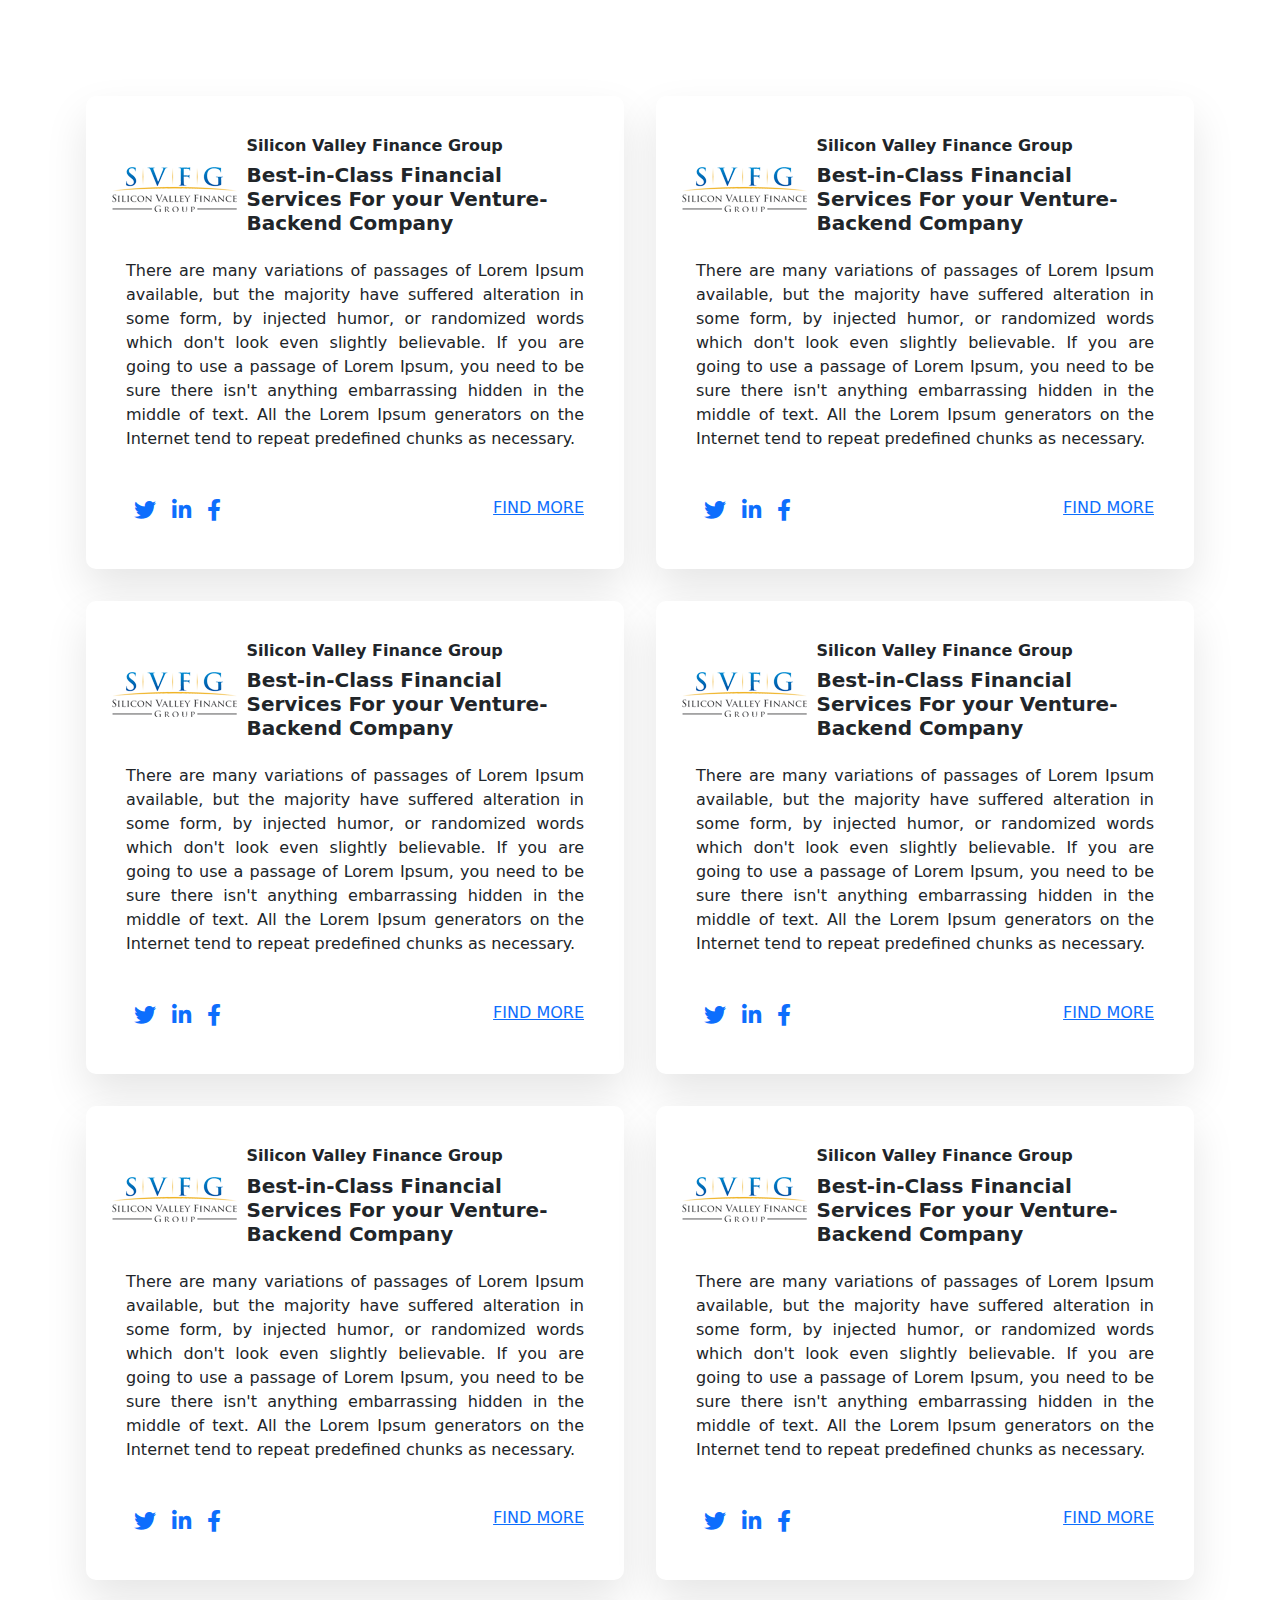
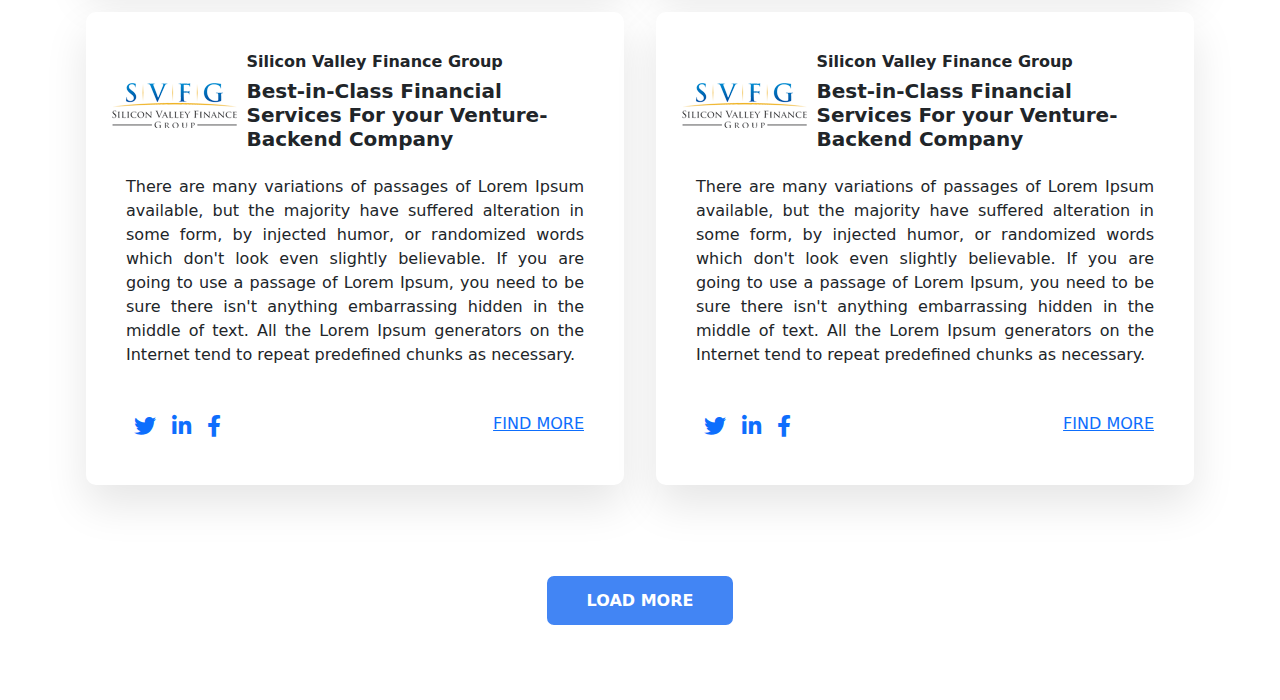
==== supporting-act/index.html @ d415fa14 "changed name to index page" ====
<!DOCTYPE html>
<html lang="en">

<head>
    <meta charset="utf-8">
    <meta name="viewport" content="width=device-width, initial-scale=1.0, shrink-to-fit=no">
    <title>themainstage</title>
    <link rel="stylesheet" href="assets/bootstrap/css/bootstrap.min.css">
    <link rel="stylesheet" href="https://fonts.googleapis.com/css?family=Open+Sans:400,600,700,800&amp;display=swap">
    <link rel="stylesheet" href="assets/fonts/fontawesome-all.min.css">
    <link rel="stylesheet" href="https://cdnjs.cloudflare.com/ajax/libs/animate.css/3.5.2/animate.min.css">
    <link rel="stylesheet" href="assets/css/Navigation-Clean.css">
    <link rel="stylesheet" href="assets/css/Navigation-with-Button.css">
    <link rel="stylesheet" href="assets/css/Navigation-with-Search.css">
    <link rel="stylesheet" href="assets/css/Social-Icons.css">
    <link rel="stylesheet" href="assets/css/styles.css">
    <link rel="stylesheet" href="assets/css/supporting-act-list.css">
</head>

<body>
    <section id="news-section">
        <div class="container">
            <div class="row">
                <div class="col-md-12 col-xl-6 col-md-6 col-sm-12 p-3" data-bss-hover-animate="pulse">
                    <div class="card news-item">
                        <div class="card-body">
                            <div class="row">
                                <div class="col-xl-3 d-xl-flex justify-content-xl-center align-items-xl-center text-center"><img class="d-xl-flex" src="assets/img/BG_svfg.png"></div>
                                <div class="col news-item-company-name-div">
                                    <h6 class="fw-bold news-item-company-name">Silicon Valley Finance Group</h6>
                                    <h5 class="fw-bold">Best-in-Class Financial Services For your Venture-Backend Company</h5>
                                </div>
                            </div>
                            <div class="row">
                                <div class="col-xl-12 text-center">
                                    <p class="mt-3" style="text-align: justify;">There are many variations of passages of Lorem Ipsum available, but the majority have suffered alteration in some form, by injected humor, or randomized words which don't look even slightly believable. If you are going to use a passage of Lorem Ipsum, you need to be sure there isn't anything embarrassing hidden in the middle of text. All the Lorem Ipsum generators on the Internet tend to repeat predefined chunks as necessary.<br><br></p>
                                </div>
                            </div>
                            <div class="row">
                                <div class="col"><a class="social-link" href="#"><i class="fab fa-twitter m-2"></i></a><a class="social-link" href="#"><i class="fab fa-linkedin-in m-2"></i></a><a class="social-link" href="#"><i class="fab fa-facebook-f m-2"></i></a></div>
                                <div class="col"><a class="d-xl-flex justify-content-xl-end align-items-xl-center find-more-link" href="#">FIND MORE</a></div>
                            </div>
                        </div>
                    </div>
                </div>
                <div class="col-md-12 col-xl-6 col-md-6 col-sm-12 p-3" data-bss-hover-animate="pulse">
                    <div class="card news-item">
                        <div class="card-body">
                            <div class="row">
                                <div class="col-xl-3 d-xl-flex justify-content-xl-center align-items-xl-center text-center"><img class="d-xl-flex" src="assets/img/BG_svfg.png"></div>
                                <div class="col">
                                    <h6 class="fw-bold news-item-company-name">Silicon Valley Finance Group</h6>
                                    <h5 class="fw-bold">Best-in-Class Financial Services For your Venture-Backend Company</h5>
                                </div>
                            </div>
                            <div class="row">
                                <div class="col-xl-12 text-center">
                                    <p class="mt-3" style="text-align: justify;">There are many variations of passages of Lorem Ipsum available, but the majority have suffered alteration in some form, by injected humor, or randomized words which don't look even slightly believable. If you are going to use a passage of Lorem Ipsum, you need to be sure there isn't anything embarrassing hidden in the middle of text. All the Lorem Ipsum generators on the Internet tend to repeat predefined chunks as necessary.<br><br></p>
                                </div>
                            </div>
                            <div class="row">
                                <div class="col"><a class="social-link" href="#"><i class="fab fa-twitter m-2"></i></a><a class="social-link" href="#"><i class="fab fa-linkedin-in m-2"></i></a><a class="social-link" href="#"><i class="fab fa-facebook-f m-2"></i></a></div>
                                <div class="col"><a class="d-xl-flex justify-content-xl-end align-items-xl-center find-more-link" href="#">FIND MORE</a></div>
                            </div>
                        </div>
                    </div>
                </div>
                <div class="col-md-12 col-xl-6 col-md-6 col-sm-12 p-3" data-bss-hover-animate="pulse">
                    <div class="card news-item">
                        <div class="card-body">
                            <div class="row">
                                <div class="col-xl-3 d-xl-flex justify-content-xl-center align-items-xl-center text-center"><img class="d-xl-flex" src="assets/img/BG_svfg.png"></div>
                                <div class="col">
                                    <h6 class="fw-bold news-item-company-name">Silicon Valley Finance Group</h6>
                                    <h5 class="fw-bold">Best-in-Class Financial Services For your Venture-Backend Company</h5>
                                </div>
                            </div>
                            <div class="row">
                                <div class="col-xl-12 text-center">
                                    <p class="mt-3" style="text-align: justify;">There are many variations of passages of Lorem Ipsum available, but the majority have suffered alteration in some form, by injected humor, or randomized words which don't look even slightly believable. If you are going to use a passage of Lorem Ipsum, you need to be sure there isn't anything embarrassing hidden in the middle of text. All the Lorem Ipsum generators on the Internet tend to repeat predefined chunks as necessary.<br><br></p>
                                </div>
                            </div>
                            <div class="row">
                                <div class="col"><a class="social-link" href="#"><i class="fab fa-twitter m-2"></i></a><a class="social-link" href="#"><i class="fab fa-linkedin-in m-2"></i></a><a class="social-link" href="#"><i class="fab fa-facebook-f m-2"></i></a></div>
                                <div class="col"><a class="d-xl-flex justify-content-xl-end align-items-xl-center find-more-link" href="#">FIND MORE</a></div>
                            </div>
                        </div>
                    </div>
                </div>
                <div class="col-md-12 col-xl-6 col-md-6 col-sm-12 p-3" data-bss-hover-animate="pulse">
                    <div class="card news-item">
                        <div class="card-body">
                            <div class="row">
                                <div class="col-xl-3 d-xl-flex justify-content-xl-center align-items-xl-center text-center"><img class="d-xl-flex" src="assets/img/BG_svfg.png"></div>
                                <div class="col">
                                    <h6 class="fw-bold news-item-company-name">Silicon Valley Finance Group</h6>
                                    <h5 class="fw-bold">Best-in-Class Financial Services For your Venture-Backend Company</h5>
                                </div>
                            </div>
                            <div class="row">
                                <div class="col-xl-12 text-center">
                                    <p class="mt-3" style="text-align: justify;">There are many variations of passages of Lorem Ipsum available, but the majority have suffered alteration in some form, by injected humor, or randomized words which don't look even slightly believable. If you are going to use a passage of Lorem Ipsum, you need to be sure there isn't anything embarrassing hidden in the middle of text. All the Lorem Ipsum generators on the Internet tend to repeat predefined chunks as necessary.<br><br></p>
                                </div>
                            </div>
                            <div class="row">
                                <div class="col"><a class="social-link" href="#"><i class="fab fa-twitter m-2"></i></a><a class="social-link" href="#"><i class="fab fa-linkedin-in m-2"></i></a><a class="social-link" href="#"><i class="fab fa-facebook-f m-2"></i></a></div>
                                <div class="col"><a class="d-xl-flex justify-content-xl-end align-items-xl-center find-more-link" href="#">FIND MORE</a></div>
                            </div>
                        </div>
                    </div>
                </div>
                <div class="col-md-12 col-xl-6 col-md-6 col-sm-12 p-3" data-bss-hover-animate="pulse">
                    <div class="card news-item">
                        <div class="card-body">
                            <div class="row">
                                <div class="col-xl-3 d-xl-flex justify-content-xl-center align-items-xl-center text-center"><img class="d-xl-flex" src="assets/img/BG_svfg.png"></div>
                                <div class="col">
                                    <h6 class="fw-bold news-item-company-name">Silicon Valley Finance Group</h6>
                                    <h5 class="fw-bold">Best-in-Class Financial Services For your Venture-Backend Company</h5>
                                </div>
                            </div>
                            <div class="row">
                                <div class="col-xl-12 text-center">
                                    <p class="mt-3" style="text-align: justify;">There are many variations of passages of Lorem Ipsum available, but the majority have suffered alteration in some form, by injected humor, or randomized words which don't look even slightly believable. If you are going to use a passage of Lorem Ipsum, you need to be sure there isn't anything embarrassing hidden in the middle of text. All the Lorem Ipsum generators on the Internet tend to repeat predefined chunks as necessary.<br><br></p>
                                </div>
                            </div>
                            <div class="row">
                                <div class="col"><a class="social-link" href="#"><i class="fab fa-twitter m-2"></i></a><a class="social-link" href="#"><i class="fab fa-linkedin-in m-2"></i></a><a class="social-link" href="#"><i class="fab fa-facebook-f m-2"></i></a></div>
                                <div class="col"><a class="d-xl-flex justify-content-xl-end align-items-xl-center find-more-link" href="#">FIND MORE</a></div>
                            </div>
                        </div>
                    </div>
                </div>
                <div class="col-md-12 col-xl-6 col-md-6 col-sm-12 p-3" data-bss-hover-animate="pulse">
                    <div class="card news-item">
                        <div class="card-body">
                            <div class="row">
                                <div class="col-xl-3 d-xl-flex justify-content-xl-center align-items-xl-center text-center"><img class="d-xl-flex" src="assets/img/BG_svfg.png"></div>
                                <div class="col">
                                    <h6 class="fw-bold news-item-company-name">Silicon Valley Finance Group</h6>
                                    <h5 class="fw-bold">Best-in-Class Financial Services For your Venture-Backend Company</h5>
                                </div>
                            </div>
                            <div class="row">
                                <div class="col-xl-12 text-center">
                                    <p class="mt-3" style="text-align: justify;">There are many variations of passages of Lorem Ipsum available, but the majority have suffered alteration in some form, by injected humor, or randomized words which don't look even slightly believable. If you are going to use a passage of Lorem Ipsum, you need to be sure there isn't anything embarrassing hidden in the middle of text. All the Lorem Ipsum generators on the Internet tend to repeat predefined chunks as necessary.<br><br></p>
                                </div>
                            </div>
                            <div class="row">
                                <div class="col"><a class="social-link" href="#"><i class="fab fa-twitter m-2"></i></a><a class="social-link" href="#"><i class="fab fa-linkedin-in m-2"></i></a><a class="social-link" href="#"><i class="fab fa-facebook-f m-2"></i></a></div>
                                <div class="col"><a class="d-xl-flex justify-content-xl-end align-items-xl-center find-more-link" href="#">FIND MORE</a></div>
                            </div>
                        </div>
                    </div>
                </div>
                <div class="col-md-12 col-xl-6 col-md-6 col-sm-12 p-3" data-bss-hover-animate="pulse">
                    <div class="card news-item">
                        <div class="card-body">
                            <div class="row">
                                <div class="col-xl-3 d-xl-flex justify-content-xl-center align-items-xl-center text-center"><img class="d-xl-flex" src="assets/img/BG_svfg.png"></div>
                                <div class="col">
                                    <h6 class="fw-bold news-item-company-name">Silicon Valley Finance Group</h6>
                                    <h5 class="fw-bold">Best-in-Class Financial Services For your Venture-Backend Company</h5>
                                </div>
                            </div>
                            <div class="row">
                                <div class="col-xl-12 text-center">
                                    <p class="mt-3" style="text-align: justify;">There are many variations of passages of Lorem Ipsum available, but the majority have suffered alteration in some form, by injected humor, or randomized words which don't look even slightly believable. If you are going to use a passage of Lorem Ipsum, you need to be sure there isn't anything embarrassing hidden in the middle of text. All the Lorem Ipsum generators on the Internet tend to repeat predefined chunks as necessary.<br><br></p>
                                </div>
                            </div>
                            <div class="row">
                                <div class="col"><a class="social-link" href="#"><i class="fab fa-twitter m-2"></i></a><a class="social-link" href="#"><i class="fab fa-linkedin-in m-2"></i></a><a class="social-link" href="#"><i class="fab fa-facebook-f m-2"></i></a></div>
                                <div class="col"><a class="d-xl-flex justify-content-xl-end align-items-xl-center find-more-link" href="#">FIND MORE</a></div>
                            </div>
                        </div>
                    </div>
                </div>
                <div class="col-md-12 col-xl-6 col-md-6 col-sm-12 p-3" data-bss-hover-animate="pulse">
                    <div class="card news-item">
                        <div class="card-body">
                            <div class="row">
                                <div class="col-xl-3 d-xl-flex justify-content-xl-center align-items-xl-center text-center"><img class="d-xl-flex" src="assets/img/BG_svfg.png"></div>
                                <div class="col">
                                    <h6 class="fw-bold news-item-company-name">Silicon Valley Finance Group</h6>
                                    <h5 class="fw-bold">Best-in-Class Financial Services For your Venture-Backend Company</h5>
                                </div>
                            </div>
                            <div class="row">
                                <div class="col-xl-12 text-center">
                                    <p class="mt-3" style="text-align: justify;">There are many variations of passages of Lorem Ipsum available, but the majority have suffered alteration in some form, by injected humor, or randomized words which don't look even slightly believable. If you are going to use a passage of Lorem Ipsum, you need to be sure there isn't anything embarrassing hidden in the middle of text. All the Lorem Ipsum generators on the Internet tend to repeat predefined chunks as necessary.<br><br></p>
                                </div>
                            </div>
                            <div class="row">
                                <div class="col"><a class="social-link" href="#"><i class="fab fa-twitter m-2"></i></a><a class="social-link" href="#"><i class="fab fa-linkedin-in m-2"></i></a><a class="social-link" href="#"><i class="fab fa-facebook-f m-2"></i></a></div>
                                <div class="col"><a class="d-xl-flex justify-content-xl-end align-items-xl-center find-more-link" href="#">FIND MORE</a></div>
                            </div>
                        </div>
                    </div>
                </div>
            </div>
            <div class="row mt-5 mb-5">
                <div class="col d-flex d-sm-flex d-lg-flex d-xl-flex justify-content-center justify-content-sm-center justify-content-lg-center justify-content-xl-center align-items-xl-center"><button class="btn btn-primary news-load-more-button" type="button">LOAD MORE</button></div>
            </div>
        </div>
    </section>
    <script src="assets/bootstrap/js/bootstrap.min.js"></script>
    <script src="assets/js/bs-init.js"></script>
</body>

</html>
---- supporting-act/assets/css/supporting-act-list.css ----
#news-section {
  margin-top: 5em;
}

.news-item {
  padding: 1.5em;
  border: none;
  /*margin: 0.7em;*/
  border-radius: 10px;
  background-color: rgb(255, 255, 255);
  box-shadow: 0px 20px 43px 0px rgba(0, 0, 0, 0.1);
}

#news-section .social-link {
  font-size: 22px;
}

#news-section .find-more-link {
  margin-top: 0.3em;
}

news-item-company-name {
  color: rgb(13, 21, 72);
}

.news-load-more-button {
  font-weight: bold;
  margin: 1.5em 0;
  padding: 0.8em 2.5em;
  background-color: rgb(66, 133, 244);
  border-radius: 10px;
  border: 3px solid;
}

.news-load-more-button:hover {
  font-weight: bold;
  color: rgb(66, 133, 244);
  background-color: #FFF;
  border: 3px solid;
  border-radius: 10px;
}

@media (max-width: 992px) {
  .news-item-company-name-div {
    margin-top: 2em;
  }
}
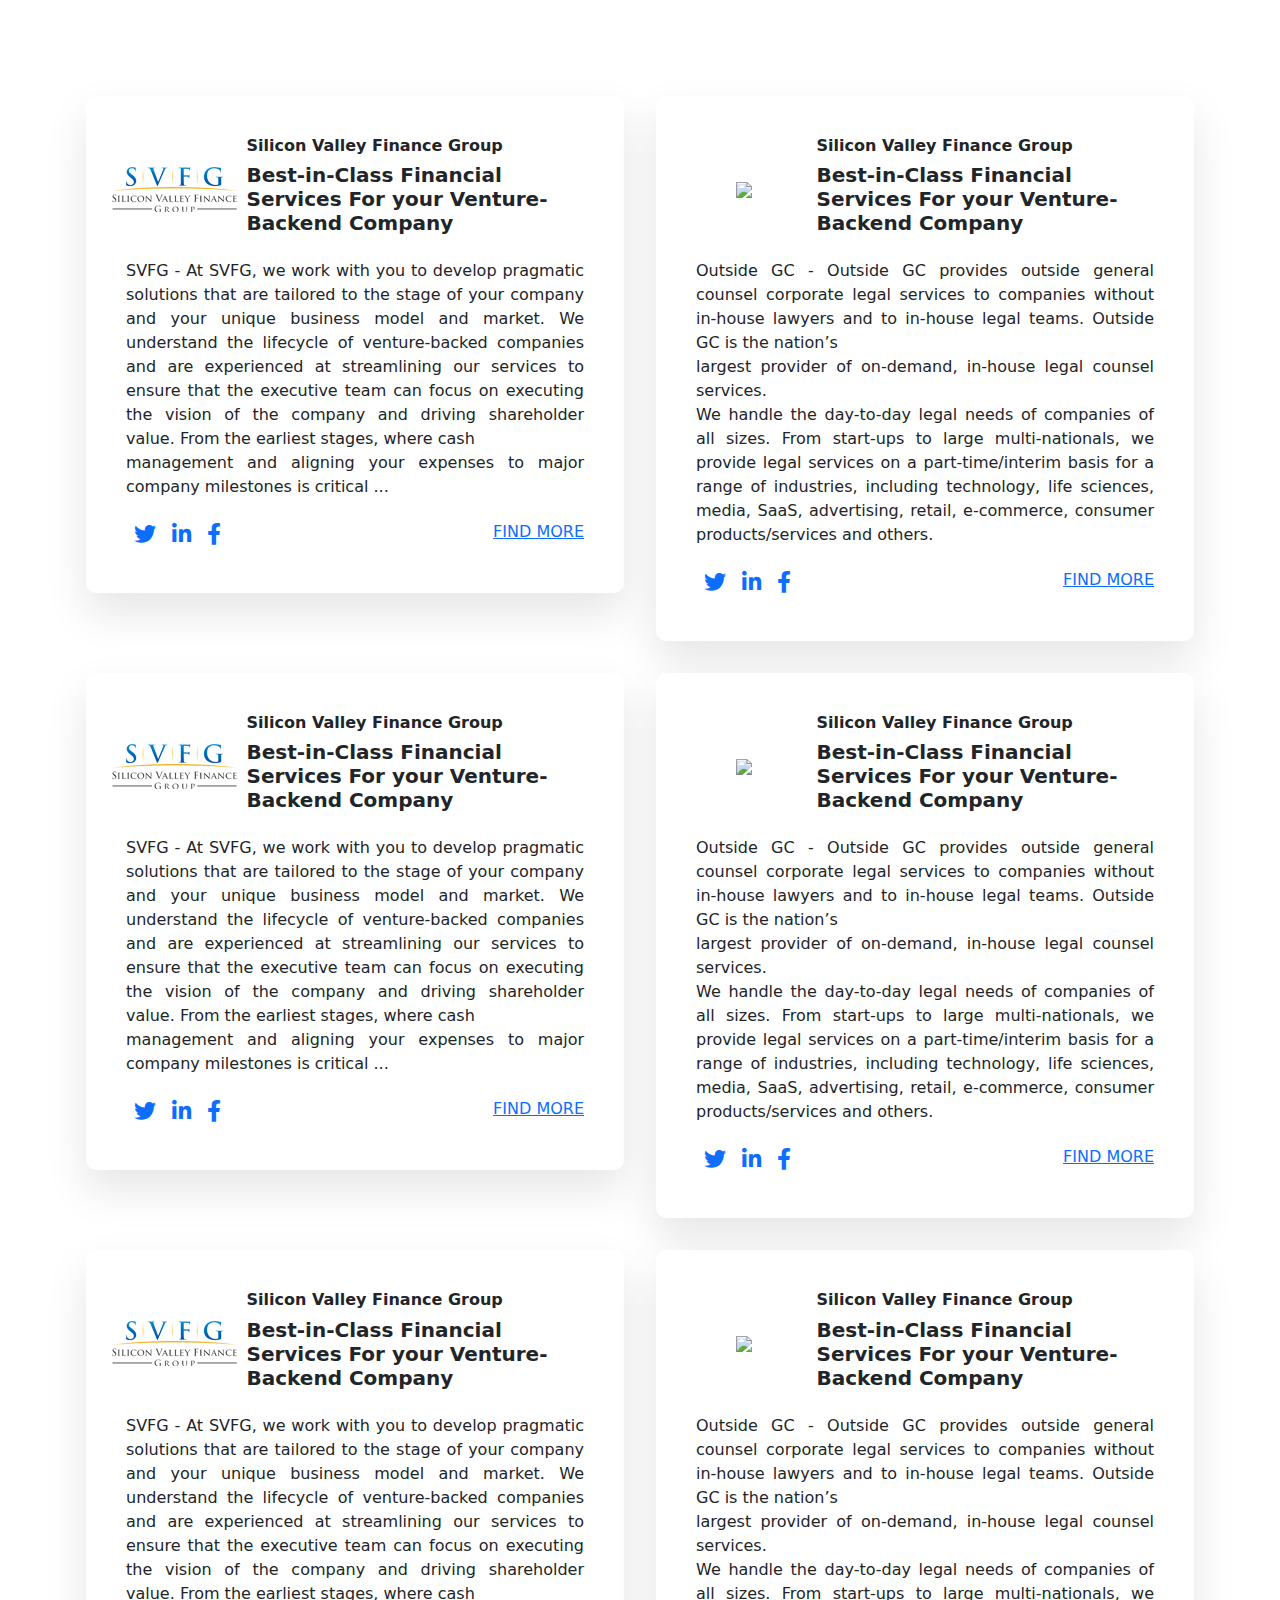
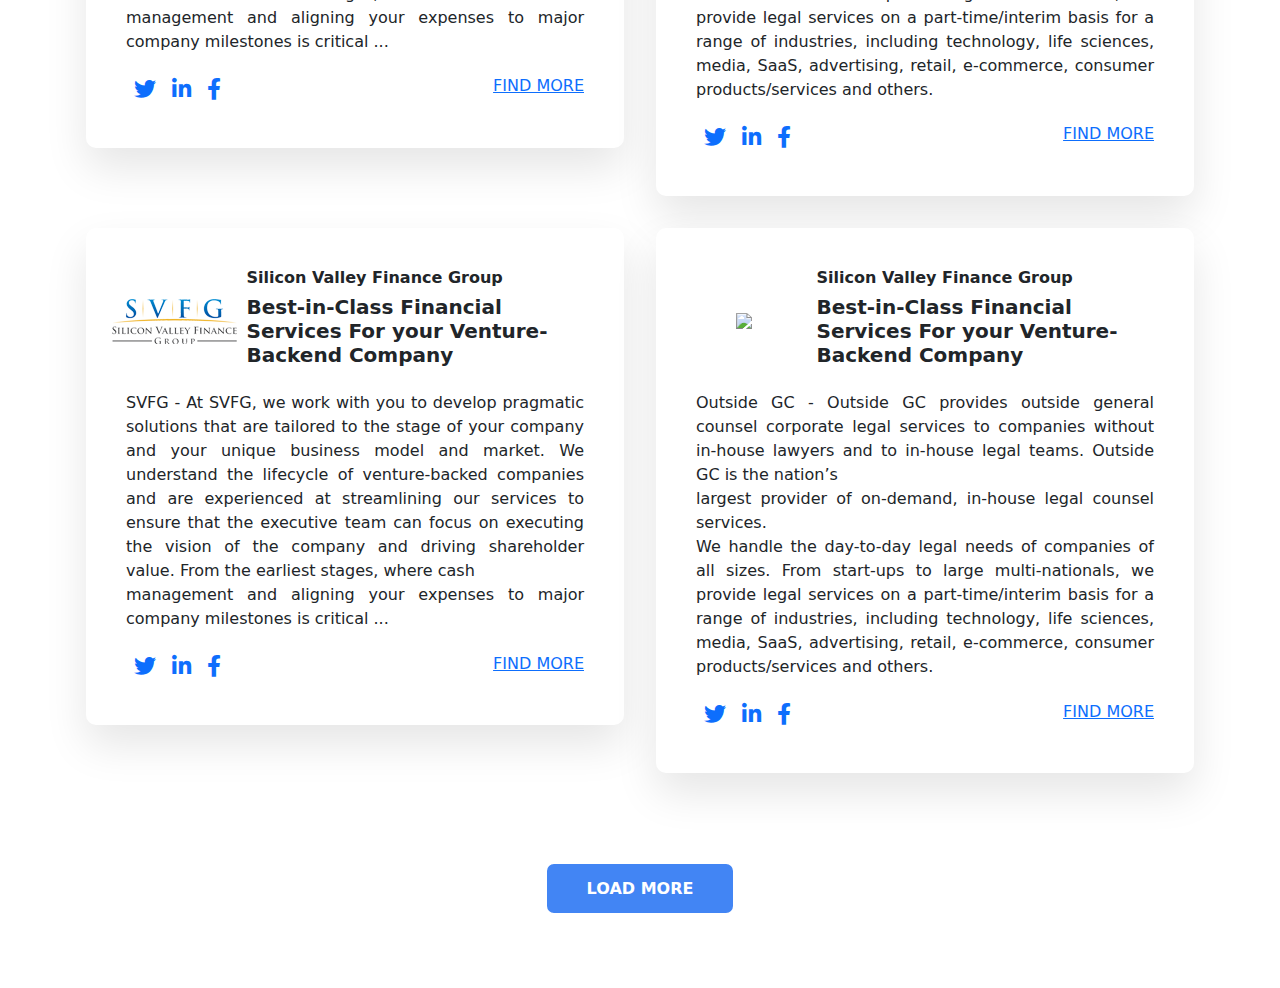
==== commit f570bee4: "links updated" ====
--- a/supporting-act/index.html
+++ b/supporting-act/index.html
@@ -21,177 +21,177 @@
     <section id="news-section">
         <div class="container">
             <div class="row">
-                <div class="col-md-12 col-xl-6 col-md-6 col-sm-12 p-3" data-bss-hover-animate="pulse">
-                    <div class="card news-item">
-                        <div class="card-body">
-                            <div class="row">
-                                <div class="col-xl-3 d-xl-flex justify-content-xl-center align-items-xl-center text-center"><img class="d-xl-flex" src="assets/img/BG_svfg.png"></div>
-                                <div class="col news-item-company-name-div">
-                                    <h6 class="fw-bold news-item-company-name">Silicon Valley Finance Group</h6>
-                                    <h5 class="fw-bold">Best-in-Class Financial Services For your Venture-Backend Company</h5>
-                                </div>
-                            </div>
-                            <div class="row">
-                                <div class="col-xl-12 text-center">
-                                    <p class="mt-3" style="text-align: justify;">There are many variations of passages of Lorem Ipsum available, but the majority have suffered alteration in some form, by injected humor, or randomized words which don't look even slightly believable. If you are going to use a passage of Lorem Ipsum, you need to be sure there isn't anything embarrassing hidden in the middle of text. All the Lorem Ipsum generators on the Internet tend to repeat predefined chunks as necessary.<br><br></p>
-                                </div>
-                            </div>
-                            <div class="row">
-                                <div class="col"><a class="social-link" href="#"><i class="fab fa-twitter m-2"></i></a><a class="social-link" href="#"><i class="fab fa-linkedin-in m-2"></i></a><a class="social-link" href="#"><i class="fab fa-facebook-f m-2"></i></a></div>
-                                <div class="col"><a class="d-xl-flex justify-content-xl-end align-items-xl-center find-more-link" href="#">FIND MORE</a></div>
-                            </div>
-                        </div>
-                    </div>
-                </div>
-                <div class="col-md-12 col-xl-6 col-md-6 col-sm-12 p-3" data-bss-hover-animate="pulse">
-                    <div class="card news-item">
-                        <div class="card-body">
-                            <div class="row">
-                                <div class="col-xl-3 d-xl-flex justify-content-xl-center align-items-xl-center text-center"><img class="d-xl-flex" src="assets/img/BG_svfg.png"></div>
-                                <div class="col">
-                                    <h6 class="fw-bold news-item-company-name">Silicon Valley Finance Group</h6>
-                                    <h5 class="fw-bold">Best-in-Class Financial Services For your Venture-Backend Company</h5>
-                                </div>
-                            </div>
-                            <div class="row">
-                                <div class="col-xl-12 text-center">
-                                    <p class="mt-3" style="text-align: justify;">There are many variations of passages of Lorem Ipsum available, but the majority have suffered alteration in some form, by injected humor, or randomized words which don't look even slightly believable. If you are going to use a passage of Lorem Ipsum, you need to be sure there isn't anything embarrassing hidden in the middle of text. All the Lorem Ipsum generators on the Internet tend to repeat predefined chunks as necessary.<br><br></p>
-                                </div>
-                            </div>
-                            <div class="row">
-                                <div class="col"><a class="social-link" href="#"><i class="fab fa-twitter m-2"></i></a><a class="social-link" href="#"><i class="fab fa-linkedin-in m-2"></i></a><a class="social-link" href="#"><i class="fab fa-facebook-f m-2"></i></a></div>
-                                <div class="col"><a class="d-xl-flex justify-content-xl-end align-items-xl-center find-more-link" href="#">FIND MORE</a></div>
-                            </div>
-                        </div>
-                    </div>
-                </div>
-                <div class="col-md-12 col-xl-6 col-md-6 col-sm-12 p-3" data-bss-hover-animate="pulse">
-                    <div class="card news-item">
-                        <div class="card-body">
-                            <div class="row">
-                                <div class="col-xl-3 d-xl-flex justify-content-xl-center align-items-xl-center text-center"><img class="d-xl-flex" src="assets/img/BG_svfg.png"></div>
-                                <div class="col">
-                                    <h6 class="fw-bold news-item-company-name">Silicon Valley Finance Group</h6>
-                                    <h5 class="fw-bold">Best-in-Class Financial Services For your Venture-Backend Company</h5>
-                                </div>
-                            </div>
-                            <div class="row">
-                                <div class="col-xl-12 text-center">
-                                    <p class="mt-3" style="text-align: justify;">There are many variations of passages of Lorem Ipsum available, but the majority have suffered alteration in some form, by injected humor, or randomized words which don't look even slightly believable. If you are going to use a passage of Lorem Ipsum, you need to be sure there isn't anything embarrassing hidden in the middle of text. All the Lorem Ipsum generators on the Internet tend to repeat predefined chunks as necessary.<br><br></p>
-                                </div>
-                            </div>
-                            <div class="row">
-                                <div class="col"><a class="social-link" href="#"><i class="fab fa-twitter m-2"></i></a><a class="social-link" href="#"><i class="fab fa-linkedin-in m-2"></i></a><a class="social-link" href="#"><i class="fab fa-facebook-f m-2"></i></a></div>
-                                <div class="col"><a class="d-xl-flex justify-content-xl-end align-items-xl-center find-more-link" href="#">FIND MORE</a></div>
-                            </div>
-                        </div>
-                    </div>
-                </div>
-                <div class="col-md-12 col-xl-6 col-md-6 col-sm-12 p-3" data-bss-hover-animate="pulse">
-                    <div class="card news-item">
-                        <div class="card-body">
-                            <div class="row">
-                                <div class="col-xl-3 d-xl-flex justify-content-xl-center align-items-xl-center text-center"><img class="d-xl-flex" src="assets/img/BG_svfg.png"></div>
-                                <div class="col">
-                                    <h6 class="fw-bold news-item-company-name">Silicon Valley Finance Group</h6>
-                                    <h5 class="fw-bold">Best-in-Class Financial Services For your Venture-Backend Company</h5>
-                                </div>
-                            </div>
-                            <div class="row">
-                                <div class="col-xl-12 text-center">
-                                    <p class="mt-3" style="text-align: justify;">There are many variations of passages of Lorem Ipsum available, but the majority have suffered alteration in some form, by injected humor, or randomized words which don't look even slightly believable. If you are going to use a passage of Lorem Ipsum, you need to be sure there isn't anything embarrassing hidden in the middle of text. All the Lorem Ipsum generators on the Internet tend to repeat predefined chunks as necessary.<br><br></p>
-                                </div>
-                            </div>
-                            <div class="row">
-                                <div class="col"><a class="social-link" href="#"><i class="fab fa-twitter m-2"></i></a><a class="social-link" href="#"><i class="fab fa-linkedin-in m-2"></i></a><a class="social-link" href="#"><i class="fab fa-facebook-f m-2"></i></a></div>
-                                <div class="col"><a class="d-xl-flex justify-content-xl-end align-items-xl-center find-more-link" href="#">FIND MORE</a></div>
-                            </div>
-                        </div>
-                    </div>
-                </div>
-                <div class="col-md-12 col-xl-6 col-md-6 col-sm-12 p-3" data-bss-hover-animate="pulse">
-                    <div class="card news-item">
-                        <div class="card-body">
-                            <div class="row">
-                                <div class="col-xl-3 d-xl-flex justify-content-xl-center align-items-xl-center text-center"><img class="d-xl-flex" src="assets/img/BG_svfg.png"></div>
-                                <div class="col">
-                                    <h6 class="fw-bold news-item-company-name">Silicon Valley Finance Group</h6>
-                                    <h5 class="fw-bold">Best-in-Class Financial Services For your Venture-Backend Company</h5>
-                                </div>
-                            </div>
-                            <div class="row">
-                                <div class="col-xl-12 text-center">
-                                    <p class="mt-3" style="text-align: justify;">There are many variations of passages of Lorem Ipsum available, but the majority have suffered alteration in some form, by injected humor, or randomized words which don't look even slightly believable. If you are going to use a passage of Lorem Ipsum, you need to be sure there isn't anything embarrassing hidden in the middle of text. All the Lorem Ipsum generators on the Internet tend to repeat predefined chunks as necessary.<br><br></p>
-                                </div>
-                            </div>
-                            <div class="row">
-                                <div class="col"><a class="social-link" href="#"><i class="fab fa-twitter m-2"></i></a><a class="social-link" href="#"><i class="fab fa-linkedin-in m-2"></i></a><a class="social-link" href="#"><i class="fab fa-facebook-f m-2"></i></a></div>
-                                <div class="col"><a class="d-xl-flex justify-content-xl-end align-items-xl-center find-more-link" href="#">FIND MORE</a></div>
-                            </div>
-                        </div>
-                    </div>
-                </div>
-                <div class="col-md-12 col-xl-6 col-md-6 col-sm-12 p-3" data-bss-hover-animate="pulse">
-                    <div class="card news-item">
-                        <div class="card-body">
-                            <div class="row">
-                                <div class="col-xl-3 d-xl-flex justify-content-xl-center align-items-xl-center text-center"><img class="d-xl-flex" src="assets/img/BG_svfg.png"></div>
-                                <div class="col">
-                                    <h6 class="fw-bold news-item-company-name">Silicon Valley Finance Group</h6>
-                                    <h5 class="fw-bold">Best-in-Class Financial Services For your Venture-Backend Company</h5>
-                                </div>
-                            </div>
-                            <div class="row">
-                                <div class="col-xl-12 text-center">
-                                    <p class="mt-3" style="text-align: justify;">There are many variations of passages of Lorem Ipsum available, but the majority have suffered alteration in some form, by injected humor, or randomized words which don't look even slightly believable. If you are going to use a passage of Lorem Ipsum, you need to be sure there isn't anything embarrassing hidden in the middle of text. All the Lorem Ipsum generators on the Internet tend to repeat predefined chunks as necessary.<br><br></p>
-                                </div>
-                            </div>
-                            <div class="row">
-                                <div class="col"><a class="social-link" href="#"><i class="fab fa-twitter m-2"></i></a><a class="social-link" href="#"><i class="fab fa-linkedin-in m-2"></i></a><a class="social-link" href="#"><i class="fab fa-facebook-f m-2"></i></a></div>
-                                <div class="col"><a class="d-xl-flex justify-content-xl-end align-items-xl-center find-more-link" href="#">FIND MORE</a></div>
-                            </div>
-                        </div>
-                    </div>
-                </div>
-                <div class="col-md-12 col-xl-6 col-md-6 col-sm-12 p-3" data-bss-hover-animate="pulse">
-                    <div class="card news-item">
-                        <div class="card-body">
-                            <div class="row">
-                                <div class="col-xl-3 d-xl-flex justify-content-xl-center align-items-xl-center text-center"><img class="d-xl-flex" src="assets/img/BG_svfg.png"></div>
-                                <div class="col">
-                                    <h6 class="fw-bold news-item-company-name">Silicon Valley Finance Group</h6>
-                                    <h5 class="fw-bold">Best-in-Class Financial Services For your Venture-Backend Company</h5>
-                                </div>
-                            </div>
-                            <div class="row">
-                                <div class="col-xl-12 text-center">
-                                    <p class="mt-3" style="text-align: justify;">There are many variations of passages of Lorem Ipsum available, but the majority have suffered alteration in some form, by injected humor, or randomized words which don't look even slightly believable. If you are going to use a passage of Lorem Ipsum, you need to be sure there isn't anything embarrassing hidden in the middle of text. All the Lorem Ipsum generators on the Internet tend to repeat predefined chunks as necessary.<br><br></p>
-                                </div>
-                            </div>
-                            <div class="row">
-                                <div class="col"><a class="social-link" href="#"><i class="fab fa-twitter m-2"></i></a><a class="social-link" href="#"><i class="fab fa-linkedin-in m-2"></i></a><a class="social-link" href="#"><i class="fab fa-facebook-f m-2"></i></a></div>
-                                <div class="col"><a class="d-xl-flex justify-content-xl-end align-items-xl-center find-more-link" href="#">FIND MORE</a></div>
-                            </div>
-                        </div>
-                    </div>
-                </div>
-                <div class="col-md-12 col-xl-6 col-md-6 col-sm-12 p-3" data-bss-hover-animate="pulse">
-                    <div class="card news-item">
-                        <div class="card-body">
-                            <div class="row">
-                                <div class="col-xl-3 d-xl-flex justify-content-xl-center align-items-xl-center text-center"><img class="d-xl-flex" src="assets/img/BG_svfg.png"></div>
-                                <div class="col">
-                                    <h6 class="fw-bold news-item-company-name">Silicon Valley Finance Group</h6>
-                                    <h5 class="fw-bold">Best-in-Class Financial Services For your Venture-Backend Company</h5>
-                                </div>
-                            </div>
-                            <div class="row">
-                                <div class="col-xl-12 text-center">
-                                    <p class="mt-3" style="text-align: justify;">There are many variations of passages of Lorem Ipsum available, but the majority have suffered alteration in some form, by injected humor, or randomized words which don't look even slightly believable. If you are going to use a passage of Lorem Ipsum, you need to be sure there isn't anything embarrassing hidden in the middle of text. All the Lorem Ipsum generators on the Internet tend to repeat predefined chunks as necessary.<br><br></p>
-                                </div>
-                            </div>
-                            <div class="row">
-                                <div class="col"><a class="social-link" href="#"><i class="fab fa-twitter m-2"></i></a><a class="social-link" href="#"><i class="fab fa-linkedin-in m-2"></i></a><a class="social-link" href="#"><i class="fab fa-facebook-f m-2"></i></a></div>
+                <div class="col-md-12 col-xl-6 col-md-6 col-sm-12 p-3">
+                    <div class="card news-item">
+                        <div class="card-body">
+                            <div class="row">
+                                <div class="col-xl-3 d-xl-flex justify-content-xl-center align-items-xl-center text-center"><img class="d-xl-flex" src="assets/img/BG_svfg.png"></div>
+                                <div class="col news-item-company-name-div">
+                                    <h6 class="fw-bold news-item-company-name">Silicon Valley Finance Group</h6>
+                                    <h5 class="fw-bold">Best-in-Class Financial Services For your Venture-Backend Company</h5>
+                                </div>
+                            </div>
+                            <div class="row">
+                                <div class="col-xl-12 text-center">
+                                    <p class="mt-3" style="text-align: justify;">SVFG - At SVFG, we work with you to develop pragmatic solutions that are tailored to the stage of your company and your unique business model and market. We understand the lifecycle of venture-backed companies and are experienced at streamlining our services to ensure that the executive team can focus on executing the vision of the company and driving shareholder value. From the earliest stages, where cash<br>management and aligning your expenses to major company milestones is critical ...<br></p>
+                                </div>
+                            </div>
+                            <div class="row">
+                                <div class="col"><a class="social-link" href="https://twitter.com/outside_gc?ref_src=twsrc%5Egoogle%7Ctwcamp%5Eserp%7Ctwgr%5Eauthor"><i class="fab fa-twitter m-2"></i></a><a class="social-link" href="https://www.linkedin.com/company/outside-gc-llc"><i class="fab fa-linkedin-in m-2"></i></a><a class="social-link" href="https://www.facebook.com/Outside-GC-1256466431037551/"><i class="fab fa-facebook-f m-2"></i></a></div>
+                                <div class="col"><a class="d-xl-flex justify-content-xl-end align-items-xl-center find-more-link" href="/supporting-act-single-1.html">FIND MORE</a></div>
+                            </div>
+                        </div>
+                    </div>
+                </div>
+                <div class="col-md-12 col-xl-6 col-md-6 col-sm-12 p-3">
+                    <div class="card news-item">
+                        <div class="card-body">
+                            <div class="row">
+                                <div class="col-xl-3 d-xl-flex justify-content-xl-center align-items-xl-center text-center"><img class="d-xl-flex" src="assets/img/outsideGC_logo.png"></div>
+                                <div class="col">
+                                    <h6 class="fw-bold news-item-company-name">Silicon Valley Finance Group</h6>
+                                    <h5 class="fw-bold">Best-in-Class Financial Services For your Venture-Backend Company</h5>
+                                </div>
+                            </div>
+                            <div class="row">
+                                <div class="col-xl-12 text-center">
+                                    <p class="mt-3" style="text-align: justify;">Outside GC - Outside GC provides outside general counsel corporate legal services to companies without in-house lawyers and to in-house legal teams. Outside GC is the nation’s<br>largest provider of on-demand, in-house legal counsel services.<br>We handle the day-to-day legal needs of companies of all sizes. From start-ups to large multi-nationals, we provide legal services on a part-time/interim basis for a range of industries, including technology, life sciences, media, SaaS, advertising, retail, e-commerce, consumer products/services and others.<br></p>
+                                </div>
+                            </div>
+                            <div class="row">
+                                <div class="col"><a class="social-link" href="https://twitter.com/outside_gc?ref_src=twsrc%5Egoogle%7Ctwcamp%5Eserp%7Ctwgr%5Eauthor"><i class="fab fa-twitter m-2"></i></a><a class="social-link" href="https://www.linkedin.com/company/outside-gc-llc"><i class="fab fa-linkedin-in m-2"></i></a><a class="social-link" href="https://www.facebook.com/Outside-GC-1256466431037551/"><i class="fab fa-facebook-f m-2"></i></a></div>
+                                <div class="col"><a class="d-xl-flex justify-content-xl-end align-items-xl-center find-more-link" href="supporting-act-single-2.html">FIND MORE</a></div>
+                            </div>
+                        </div>
+                    </div>
+                </div>
+                <div class="col-md-12 col-xl-6 col-md-6 col-sm-12 p-3">
+                    <div class="card news-item">
+                        <div class="card-body">
+                            <div class="row">
+                                <div class="col-xl-3 d-xl-flex justify-content-xl-center align-items-xl-center text-center"><img class="d-xl-flex" src="assets/img/BG_svfg.png"></div>
+                                <div class="col news-item-company-name-div">
+                                    <h6 class="fw-bold news-item-company-name">Silicon Valley Finance Group</h6>
+                                    <h5 class="fw-bold">Best-in-Class Financial Services For your Venture-Backend Company</h5>
+                                </div>
+                            </div>
+                            <div class="row">
+                                <div class="col-xl-12 text-center">
+                                    <p class="mt-3" style="text-align: justify;">SVFG - At SVFG, we work with you to develop pragmatic solutions that are tailored to the stage of your company and your unique business model and market. We understand the lifecycle of venture-backed companies and are experienced at streamlining our services to ensure that the executive team can focus on executing the vision of the company and driving shareholder value. From the earliest stages, where cash<br>management and aligning your expenses to major company milestones is critical ...<br></p>
+                                </div>
+                            </div>
+                            <div class="row">
+                                <div class="col"><a class="social-link" href="https://twitter.com/outside_gc?ref_src=twsrc%5Egoogle%7Ctwcamp%5Eserp%7Ctwgr%5Eauthor"><i class="fab fa-twitter m-2"></i></a><a class="social-link" href="https://www.linkedin.com/company/outside-gc-llc"><i class="fab fa-linkedin-in m-2"></i></a><a class="social-link" href="https://www.facebook.com/Outside-GC-1256466431037551/"><i class="fab fa-facebook-f m-2"></i></a></div>
+                                <div class="col"><a class="d-xl-flex justify-content-xl-end align-items-xl-center find-more-link" href="#">FIND MORE</a></div>
+                            </div>
+                        </div>
+                    </div>
+                </div>
+                <div class="col-md-12 col-xl-6 col-md-6 col-sm-12 p-3">
+                    <div class="card news-item">
+                        <div class="card-body">
+                            <div class="row">
+                                <div class="col-xl-3 d-xl-flex justify-content-xl-center align-items-xl-center text-center"><img class="d-xl-flex" src="assets/img/outsideGC_logo.png"></div>
+                                <div class="col">
+                                    <h6 class="fw-bold news-item-company-name">Silicon Valley Finance Group</h6>
+                                    <h5 class="fw-bold">Best-in-Class Financial Services For your Venture-Backend Company</h5>
+                                </div>
+                            </div>
+                            <div class="row">
+                                <div class="col-xl-12 text-center">
+                                    <p class="mt-3" style="text-align: justify;">Outside GC - Outside GC provides outside general counsel corporate legal services to companies without in-house lawyers and to in-house legal teams. Outside GC is the nation’s<br>largest provider of on-demand, in-house legal counsel services.<br>We handle the day-to-day legal needs of companies of all sizes. From start-ups to large multi-nationals, we provide legal services on a part-time/interim basis for a range of industries, including technology, life sciences, media, SaaS, advertising, retail, e-commerce, consumer products/services and others.<br></p>
+                                </div>
+                            </div>
+                            <div class="row">
+                                <div class="col"><a class="social-link" href="https://twitter.com/outside_gc?ref_src=twsrc%5Egoogle%7Ctwcamp%5Eserp%7Ctwgr%5Eauthor"><i class="fab fa-twitter m-2"></i></a><a class="social-link" href="https://www.linkedin.com/company/outside-gc-llc"><i class="fab fa-linkedin-in m-2"></i></a><a class="social-link" href="https://www.facebook.com/Outside-GC-1256466431037551/"><i class="fab fa-facebook-f m-2"></i></a></div>
+                                <div class="col"><a class="d-xl-flex justify-content-xl-end align-items-xl-center find-more-link" href="#">FIND MORE</a></div>
+                            </div>
+                        </div>
+                    </div>
+                </div>
+                <div class="col-md-12 col-xl-6 col-md-6 col-sm-12 p-3">
+                    <div class="card news-item">
+                        <div class="card-body">
+                            <div class="row">
+                                <div class="col-xl-3 d-xl-flex justify-content-xl-center align-items-xl-center text-center"><img class="d-xl-flex" src="assets/img/BG_svfg.png"></div>
+                                <div class="col news-item-company-name-div">
+                                    <h6 class="fw-bold news-item-company-name">Silicon Valley Finance Group</h6>
+                                    <h5 class="fw-bold">Best-in-Class Financial Services For your Venture-Backend Company</h5>
+                                </div>
+                            </div>
+                            <div class="row">
+                                <div class="col-xl-12 text-center">
+                                    <p class="mt-3" style="text-align: justify;">SVFG - At SVFG, we work with you to develop pragmatic solutions that are tailored to the stage of your company and your unique business model and market. We understand the lifecycle of venture-backed companies and are experienced at streamlining our services to ensure that the executive team can focus on executing the vision of the company and driving shareholder value. From the earliest stages, where cash<br>management and aligning your expenses to major company milestones is critical ...<br></p>
+                                </div>
+                            </div>
+                            <div class="row">
+                                <div class="col"><a class="social-link" href="https://twitter.com/outside_gc?ref_src=twsrc%5Egoogle%7Ctwcamp%5Eserp%7Ctwgr%5Eauthor"><i class="fab fa-twitter m-2"></i></a><a class="social-link" href="https://www.linkedin.com/company/outside-gc-llc"><i class="fab fa-linkedin-in m-2"></i></a><a class="social-link" href="https://www.facebook.com/Outside-GC-1256466431037551/"><i class="fab fa-facebook-f m-2"></i></a></div>
+                                <div class="col"><a class="d-xl-flex justify-content-xl-end align-items-xl-center find-more-link" href="#">FIND MORE</a></div>
+                            </div>
+                        </div>
+                    </div>
+                </div>
+                <div class="col-md-12 col-xl-6 col-md-6 col-sm-12 p-3">
+                    <div class="card news-item">
+                        <div class="card-body">
+                            <div class="row">
+                                <div class="col-xl-3 d-xl-flex justify-content-xl-center align-items-xl-center text-center"><img class="d-xl-flex" src="assets/img/outsideGC_logo.png"></div>
+                                <div class="col">
+                                    <h6 class="fw-bold news-item-company-name">Silicon Valley Finance Group</h6>
+                                    <h5 class="fw-bold">Best-in-Class Financial Services For your Venture-Backend Company</h5>
+                                </div>
+                            </div>
+                            <div class="row">
+                                <div class="col-xl-12 text-center">
+                                    <p class="mt-3" style="text-align: justify;">Outside GC - Outside GC provides outside general counsel corporate legal services to companies without in-house lawyers and to in-house legal teams. Outside GC is the nation’s<br>largest provider of on-demand, in-house legal counsel services.<br>We handle the day-to-day legal needs of companies of all sizes. From start-ups to large multi-nationals, we provide legal services on a part-time/interim basis for a range of industries, including technology, life sciences, media, SaaS, advertising, retail, e-commerce, consumer products/services and others.<br></p>
+                                </div>
+                            </div>
+                            <div class="row">
+                                <div class="col"><a class="social-link" href="https://twitter.com/outside_gc?ref_src=twsrc%5Egoogle%7Ctwcamp%5Eserp%7Ctwgr%5Eauthor"><i class="fab fa-twitter m-2"></i></a><a class="social-link" href="https://www.linkedin.com/company/outside-gc-llc"><i class="fab fa-linkedin-in m-2"></i></a><a class="social-link" href="https://www.facebook.com/Outside-GC-1256466431037551/"><i class="fab fa-facebook-f m-2"></i></a></div>
+                                <div class="col"><a class="d-xl-flex justify-content-xl-end align-items-xl-center find-more-link" href="#">FIND MORE</a></div>
+                            </div>
+                        </div>
+                    </div>
+                </div>
+                <div class="col-md-12 col-xl-6 col-md-6 col-sm-12 p-3">
+                    <div class="card news-item">
+                        <div class="card-body">
+                            <div class="row">
+                                <div class="col-xl-3 d-xl-flex justify-content-xl-center align-items-xl-center text-center"><img class="d-xl-flex" src="assets/img/BG_svfg.png"></div>
+                                <div class="col news-item-company-name-div">
+                                    <h6 class="fw-bold news-item-company-name">Silicon Valley Finance Group</h6>
+                                    <h5 class="fw-bold">Best-in-Class Financial Services For your Venture-Backend Company</h5>
+                                </div>
+                            </div>
+                            <div class="row">
+                                <div class="col-xl-12 text-center">
+                                    <p class="mt-3" style="text-align: justify;">SVFG - At SVFG, we work with you to develop pragmatic solutions that are tailored to the stage of your company and your unique business model and market. We understand the lifecycle of venture-backed companies and are experienced at streamlining our services to ensure that the executive team can focus on executing the vision of the company and driving shareholder value. From the earliest stages, where cash<br>management and aligning your expenses to major company milestones is critical ...<br></p>
+                                </div>
+                            </div>
+                            <div class="row">
+                                <div class="col"><a class="social-link" href="https://twitter.com/outside_gc?ref_src=twsrc%5Egoogle%7Ctwcamp%5Eserp%7Ctwgr%5Eauthor"><i class="fab fa-twitter m-2"></i></a><a class="social-link" href="https://www.linkedin.com/company/outside-gc-llc"><i class="fab fa-linkedin-in m-2"></i></a><a class="social-link" href="https://www.facebook.com/Outside-GC-1256466431037551/"><i class="fab fa-facebook-f m-2"></i></a></div>
+                                <div class="col"><a class="d-xl-flex justify-content-xl-end align-items-xl-center find-more-link" href="#">FIND MORE</a></div>
+                            </div>
+                        </div>
+                    </div>
+                </div>
+                <div class="col-md-12 col-xl-6 col-md-6 col-sm-12 p-3">
+                    <div class="card news-item">
+                        <div class="card-body">
+                            <div class="row">
+                                <div class="col-xl-3 d-xl-flex justify-content-xl-center align-items-xl-center text-center"><img class="d-xl-flex" src="assets/img/outsideGC_logo.png"></div>
+                                <div class="col">
+                                    <h6 class="fw-bold news-item-company-name">Silicon Valley Finance Group</h6>
+                                    <h5 class="fw-bold">Best-in-Class Financial Services For your Venture-Backend Company</h5>
+                                </div>
+                            </div>
+                            <div class="row">
+                                <div class="col-xl-12 text-center">
+                                    <p class="mt-3" style="text-align: justify;">Outside GC - Outside GC provides outside general counsel corporate legal services to companies without in-house lawyers and to in-house legal teams. Outside GC is the nation’s<br>largest provider of on-demand, in-house legal counsel services.<br>We handle the day-to-day legal needs of companies of all sizes. From start-ups to large multi-nationals, we provide legal services on a part-time/interim basis for a range of industries, including technology, life sciences, media, SaaS, advertising, retail, e-commerce, consumer products/services and others.<br></p>
+                                </div>
+                            </div>
+                            <div class="row">
+                                <div class="col"><a class="social-link" href="https://twitter.com/outside_gc?ref_src=twsrc%5Egoogle%7Ctwcamp%5Eserp%7Ctwgr%5Eauthor"><i class="fab fa-twitter m-2"></i></a><a class="social-link" href="https://www.linkedin.com/company/outside-gc-llc"><i class="fab fa-linkedin-in m-2"></i></a><a class="social-link" href="https://www.facebook.com/Outside-GC-1256466431037551/"><i class="fab fa-facebook-f m-2"></i></a></div>
                                 <div class="col"><a class="d-xl-flex justify-content-xl-end align-items-xl-center find-more-link" href="#">FIND MORE</a></div>
                             </div>
                         </div>
--- a/supporting-act/assets/css/Navigation-Clean.css
+++ b/supporting-act/assets/css/Navigation-Clean.css
@@ -0,0 +1,77 @@
+.navigation-clean {
+  background: #fff;
+  padding-top: .75rem;
+  padding-bottom: .75rem;
+  color: #333;
+  border-radius: 0;
+  box-shadow: none;
+  border: none;
+  margin-bottom: 0;
+}
+
+@media (min-width:768px) {
+  .navigation-clean {
+    padding-top: 1rem;
+    padding-bottom: 1rem;
+  }
+}
+
+.navigation-clean .navbar-brand {
+  font-weight: bold;
+  color: inherit;
+}
+
+.navigation-clean .navbar-brand:hover {
+  color: #222;
+}
+
+.navigation-clean .navbar-toggler {
+  border-color: #ddd;
+}
+
+.navigation-clean .navbar-toggler:hover, .navigation-clean .navbar-toggler:focus {
+  background: none;
+}
+
+.navigation-clean .navbar-toggler {
+  color: #888;
+}
+
+.navigation-clean.navbar-light .navbar-nav .nav-link.active, .navigation-clean.navbar-light .navbar-nav .nav-link.active:focus, .navigation-clean.navbar-light .navbar-nav .nav-link.active:hover {
+  color: #8f8f8f;
+  box-shadow: none;
+  background: none;
+  pointer-events: none;
+}
+
+.navigation-clean.navbar .navbar-nav .nav-link {
+  padding-left: 18px;
+  padding-right: 18px;
+}
+
+.navigation-clean.navbar-light .navbar-nav .nav-link {
+  color: #465765;
+}
+
+.navigation-clean.navbar-light .navbar-nav .nav-link:focus, .navigation-clean.navbar-light .navbar-nav .nav-link:hover {
+  color: #37434d !important;
+  background-color: transparent;
+}
+
+.navigation-clean .navbar-nav > li > .dropdown-menu {
+  margin-top: -5px;
+  box-shadow: none;
+  background-color: #fff;
+  border-radius: 2px;
+}
+
+.navigation-clean .dropdown-menu .dropdown-item:focus, .navigation-clean .dropdown-menu .dropdown-item {
+  line-height: 2;
+  color: #37434d;
+}
+
+.navigation-clean .dropdown-menu .dropdown-item:focus, .navigation-clean .dropdown-menu .dropdown-item:hover {
+  background: #eee;
+  color: inherit;
+}
+
--- a/supporting-act/assets/css/Navigation-with-Button.css
+++ b/supporting-act/assets/css/Navigation-with-Button.css
@@ -0,0 +1,106 @@
+.navigation-clean-button {
+  background: #fff;
+  padding-top: .75rem;
+  padding-bottom: .75rem;
+  color: #333;
+  border-radius: 0;
+  box-shadow: none;
+  border: none;
+  margin-bottom: 0;
+}
+
+@media (min-width:768px) {
+  .navigation-clean-button {
+    padding-top: 1rem;
+    padding-bottom: 1rem;
+  }
+}
+
+.navigation-clean-button .navbar-brand {
+  font-weight: bold;
+  color: inherit;
+}
+
+.navigation-clean-button .navbar-brand:hover {
+  color: #222;
+}
+
+.navigation-clean-button .navbar-toggler {
+  border-color: #ddd;
+}
+
+.navigation-clean-button .navbar-toggler:hover, .navigation-clean-button .navbar-toggler:focus {
+  background: none;
+}
+
+.navigation-clean-button .navbar-toggler {
+  color: #888;
+}
+
+.navigation-clean-button .navbar-nav a.active, .navigation-clean-button .navbar-nav > .show > a {
+  background: none;
+  box-shadow: none;
+}
+
+.navigation-clean-button.navbar-light .navbar-nav a.active, .navigation-clean-button.navbar-light .navbar-nav a.active:focus, .navigation-clean-button.navbar-light .navbar-nav a.active:hover {
+  color: #8f8f8f;
+  box-shadow: none;
+  background: none;
+  pointer-events: none;
+}
+
+.navigation-clean-button.navbar .navbar-nav .nav-link {
+  padding-left: 18px;
+  padding-right: 18px;
+}
+
+.navigation-clean-button.navbar-light .navbar-nav .nav-link {
+  color: #465765;
+}
+
+.navigation-clean-button.navbar-light .navbar-nav .nav-link:focus, .navigation-clean-button.navbar-light .navbar-nav .nav-link:hover {
+  color: #37434d !important;
+  background-color: transparent;
+}
+
+.navigation-clean-button .navbar-nav > li > .dropdown-menu {
+  margin-top: -5px;
+  box-shadow: 0 4px 8px rgba(0,0,0,.1);
+  background-color: #fff;
+  border-radius: 2px;
+}
+
+.navigation-clean-button .dropdown-menu .dropdown-item:focus, .navigation-clean-button .dropdown-menu .dropdown-item {
+  line-height: 2;
+  font-size: 14px;
+  color: #37434d;
+}
+
+.navigation-clean-button .dropdown-menu .dropdown-item:focus, .navigation-clean-button .dropdown-menu .dropdown-item:hover {
+  background: #eee;
+  color: inherit;
+}
+
+.navigation-clean-button .actions .login {
+  margin-right: 1rem;
+  text-decoration: none;
+  color: #465765;
+}
+
+.navigation-clean-button .navbar-text .action-button, .navigation-clean-button .navbar-text .action-button:active, .navigation-clean-button .navbar-text .action-button:hover {
+  background: #56c6c6;
+  /*border-radius: 20px;*/
+  font-size: inherit;
+  color: #fff;
+  box-shadow: none;
+  border: none;
+  text-shadow: none;
+  padding: .5rem 1rem;
+  transition: background-color 0.25s;
+  font-size: inherit;
+}
+
+.navigation-clean-button .navbar-text .action-button:hover {
+  background: #66d7d7;
+}
+
--- a/supporting-act/assets/css/Navigation-with-Search.css
+++ b/supporting-act/assets/css/Navigation-with-Search.css
@@ -0,0 +1,111 @@
+.navigation-clean-search {
+  background: #fff;
+  padding-top: .75rem;
+  padding-bottom: .75rem;
+  color: #333;
+  border-radius: 0;
+  box-shadow: none;
+  border: none;
+  margin-bottom: 0;
+}
+
+@media (min-width:768px) {
+  .navigation-clean-search {
+    padding-top: 1rem;
+    padding-bottom: 1rem;
+  }
+}
+
+.navigation-clean-search .navbar-brand {
+  font-weight: bold;
+  color: inherit;
+}
+
+.navigation-clean-search .navbar-brand:hover {
+  color: #222;
+}
+
+.navigation-clean-search .navbar-toggler {
+  border-color: #ddd;
+}
+
+.navigation-clean-search .navbar-toggler:hover, .navigation-clean-search .navbar-toggler:focus {
+  background: none;
+}
+
+.navigation-clean-search .navbar-toggler {
+  color: #888;
+}
+
+.navigation-clean-search .navbar-collapse, .navigation-clean-search .search-form {
+  border-top-color: #ddd;
+}
+
+.navigation-clean-search .navbar-nav a.active, .navigation-clean-search .navbar-nav > .show > a {
+  background: none;
+  box-shadow: none;
+}
+
+.navigation-clean-search.navbar-light .navbar-nav a.active, .navigation-clean-search.navbar-light .navbar-nav a.active:focus, .navigation-clean-search.navbar-light .navbar-nav a.active:hover {
+  color: #8f8f8f;
+  box-shadow: none;
+  background: none;
+  pointer-events: none;
+}
+
+.navigation-clean-search.navbar .navbar-nav .nav-link {
+  padding-left: 18px;
+  padding-right: 18px;
+}
+
+.navigation-clean-search.navbar-light .navbar-nav .nav-link {
+  color: #465765;
+}
+
+.navigation-clean-search.navbar-light .navbar-nav .nav-link:focus, .navigation-clean-search.navbar-light .navbar-nav .nav-link:hover {
+  color: #37434d !important;
+  background-color: transparent;
+}
+
+.navigation-clean-search .action-button, .navigation-clean-button .action-button:active {
+  background: #56c6c6;
+  border-radius: 20px;
+  font-size: inherit;
+  color: #fff !important;
+  box-shadow: none;
+  border: none;
+  text-shadow: none;
+  padding: 8px 20px;
+  transition: background-color 0.25s;
+}
+
+.navigation-clean-search .action-button:hover, .navigation-clean-search .action-button:focus {
+  background: #66d7d7;
+}
+
+.navigation-clean-search .search-form label {
+  color: #ccc;
+}
+
+.navigation-clean-search .search-form .search-field {
+  background: none;
+  border: none;
+  border-bottom: 1px solid transparent;
+  border-radius: 0;
+  color: #ccc;
+  box-shadow: none;
+  color: inherit;
+  transition: border-bottom-color 0.3s;
+}
+
+@media (max-width:767px) {
+  .navigation-clean-search .search-form .search-field {
+    display: inline-block;
+    width: 80%;
+  }
+}
+
+.navigation-clean-search .search-form .search-field:focus {
+  border-bottom: 1px solid #ccc;
+}
+
--- a/supporting-act/assets/css/Social-Icons.css
+++ b/supporting-act/assets/css/Social-Icons.css
@@ -0,0 +1,26 @@
+.social-icons {
+  color: #313437;
+  background-color: #fff;
+  text-align: center;
+  padding: 70px 0;
+}
+
+@media (max-width:767px) {
+  .social-icons {
+    padding: 50px 0;
+  }
+}
+
+.social-icons i {
+  font-size: 32px;
+  display: inline-block;
+  color: #757980;
+  margin: 0 10px;
+  width: 60px;
+  height: 60px;
+  border: 1px solid #c8ced7;
+  text-align: center;
+  border-radius: 50%;
+  line-height: 60px;
+}
+
--- a/supporting-act/assets/css/styles.css
+++ b/supporting-act/assets/css/styles.css
@@ -0,0 +1,209 @@
+#header-login-button {
+  margin-right: 1em;
+  margin-left: 2em;
+  border: 2px solid #b8132b;
+  color: #b8132b;
+  background-color: white;
+}
+
+#header-login-button:hover {
+  /*margin-right: 1em;*/
+  /*border: 2px solid #b8132b;*/
+  color: #ffffff;
+  background-color: #b8132b;
+}
+
+.header-demo-button {
+  background-color: #b8132b;
+  color: #ffffff;
+  border: 2px solid #b8132b;
+  border-radius: 6px;
+  padding: .7em 3em;
+  font-size: 16px;
+  font-weight: bold;
+}
+
+.header-demo-button:hover {
+  background-color: #ffffff;
+  color: #b8132b;
+  border: 2px solid #b8132b;
+  /*border-radius: 6px;*/
+  /*padding: .3em 2em;*/
+}
+
+.navbar-light .navbar-nav .nav-link.active, .navbar-light .navbar-nav .show > .nav-link {
+  color: #b8132b !important;
+  font-weight: bold;
+  border-bottom: 3px solid #b8132b;
+}
+
+#hero-section p {
+  font-size: 16px;
+  font-weight: bold;
+  margin: 0;
+}
+
+#hero-section h1 {
+  font-size: 60px;
+  font-weight: 700;
+}
+
+#hero-section .hero-text-column {
+  padding: 4em 10em;
+}
+
+@media (max-width: 992px) {
+  #hero-section .hero-text-column {
+    padding: 4em 3em;
+  }
+}
+
+@media (max-width: 768px) {
+  #hero-section .hero-text-column {
+    padding: 4em 1em;
+  }
+}
+
+@media (max-width: 768px) {
+  #hero-section .hero-text-column h1 {
+    font-size: 40px;
+  }
+}
+
+#hero-section #hero-image {
+  height: 120px;
+}
+
+.nav-item {
+  margin-left: 1em;
+}
+
+.contact-details {
+  display: flex;
+  flex-direction: column;
+  justify-content: center;
+  align-items: start;
+  font-size: 30px;
+  margin-top: 1.5em;
+}
+
+.contact-details i {
+  margin-right: 1em;
+  color: #4285f4;
+  font-size: 28px;
+}
+
+.contact-details img {
+  margin-right: 1em;
+  width: 28px;
+}
+
+.contact-details-container:hover {
+  transform: scale(1.05);
+}
+
+.contact-details-container {
+  padding: 4.5em 2.5em 2em 2.5em;
+  border-radius: 10px;
+  background-color: rgb(255, 255, 255);
+  box-shadow: 0px 20px 43px 0px rgba(0, 0, 0, 0.1);
+  transition: transform .5s;
+}
+
+.contact-details-item {
+  margin: 0.3em 0;
+}
+
+.contact-details-item span {
+  margin-left: 0.5em;
+  font-size: 20px;
+}
+
+.contact-section {
+  padding-right: 8em;
+  margin-top: 2em;
+}
+
+@media (max-width: 992px) {
+  .contact-section {
+    padding-right: 1em;
+    width: 100%;
+    margin-top: 2em;
+  }
+}
+
+@media (max-width: 576px) {
+  .contact-section {
+    padding: 1em;
+    margin-top: 2em;
+  }
+}
+
+@media (max-width: 768px) {
+  .contact-section {
+    padding: 1em 1.2em;
+    margin-top: 2em;
+  }
+}
+
+@media (max-width: 576px) {
+  .contact-section h1 {
+    margin-bottom: 2em;
+    font-size: 30px;
+    color: rgb(13, 21, 72);
+    font-weight: bold;
+    text-align: center;
+  }
+}
+
+.contact-section h1 {
+  margin-bottom: 2em;
+  font-size: 32px;
+  color: rgb(13, 21, 72);
+  font-weight: bold;
+}
+
+.contact-button {
+  background-color: #0d1548;
+  border: 2px solid #0d1548;
+  font-weight: bold;
+  padding: 0.6em 2.5em;
+  margin-top: 1em;
+}
+
+.contact-button:hover {
+  background-color: #FFFFFF;
+  border: 2px solid #0d1548;
+  /*padding: 0.6em 2.5em;*/
+  color: #0d1548;
+}
+
+.contact-details-item.social-icon-section {
+  margin-top: 1em;
+}
+
+#pagination-buttons-container {
+  display: flex;
+  margin-top: 7em;
+  flex-direction: row;
+  justify-content: space-between;
+}
+
+#pagination-buttons-container button {
+  border: none;
+  color: #0d1548;
+  background-color: #ffffff;
+  font-weight: bold;
+}
+
+#pagination-buttons-container i {
+  /*border: none;*/
+  /*color: #0d1548;*/
+  margin: 0.5em;
+  /*background-color: #ffffff;*/
+}
+
+.inactive {
+  color: rgb(121, 121, 124) !important;
+}
+
--- a/supporting-act/assets/css/supporting-act-list.css
+++ b/supporting-act/assets/css/supporting-act-list.css
@@ -1,5 +1,9 @@
 #news-section {
   margin-top: 5em;
+}
+
+.news-item:hover {
+  transform: scale(1.05);
 }
 
 .news-item {
@@ -9,6 +13,7 @@
   border-radius: 10px;
   background-color: rgb(255, 255, 255);
   box-shadow: 0px 20px 43px 0px rgba(0, 0, 0, 0.1);
+  transition: transform .5s;
 }
 
 #news-section .social-link {
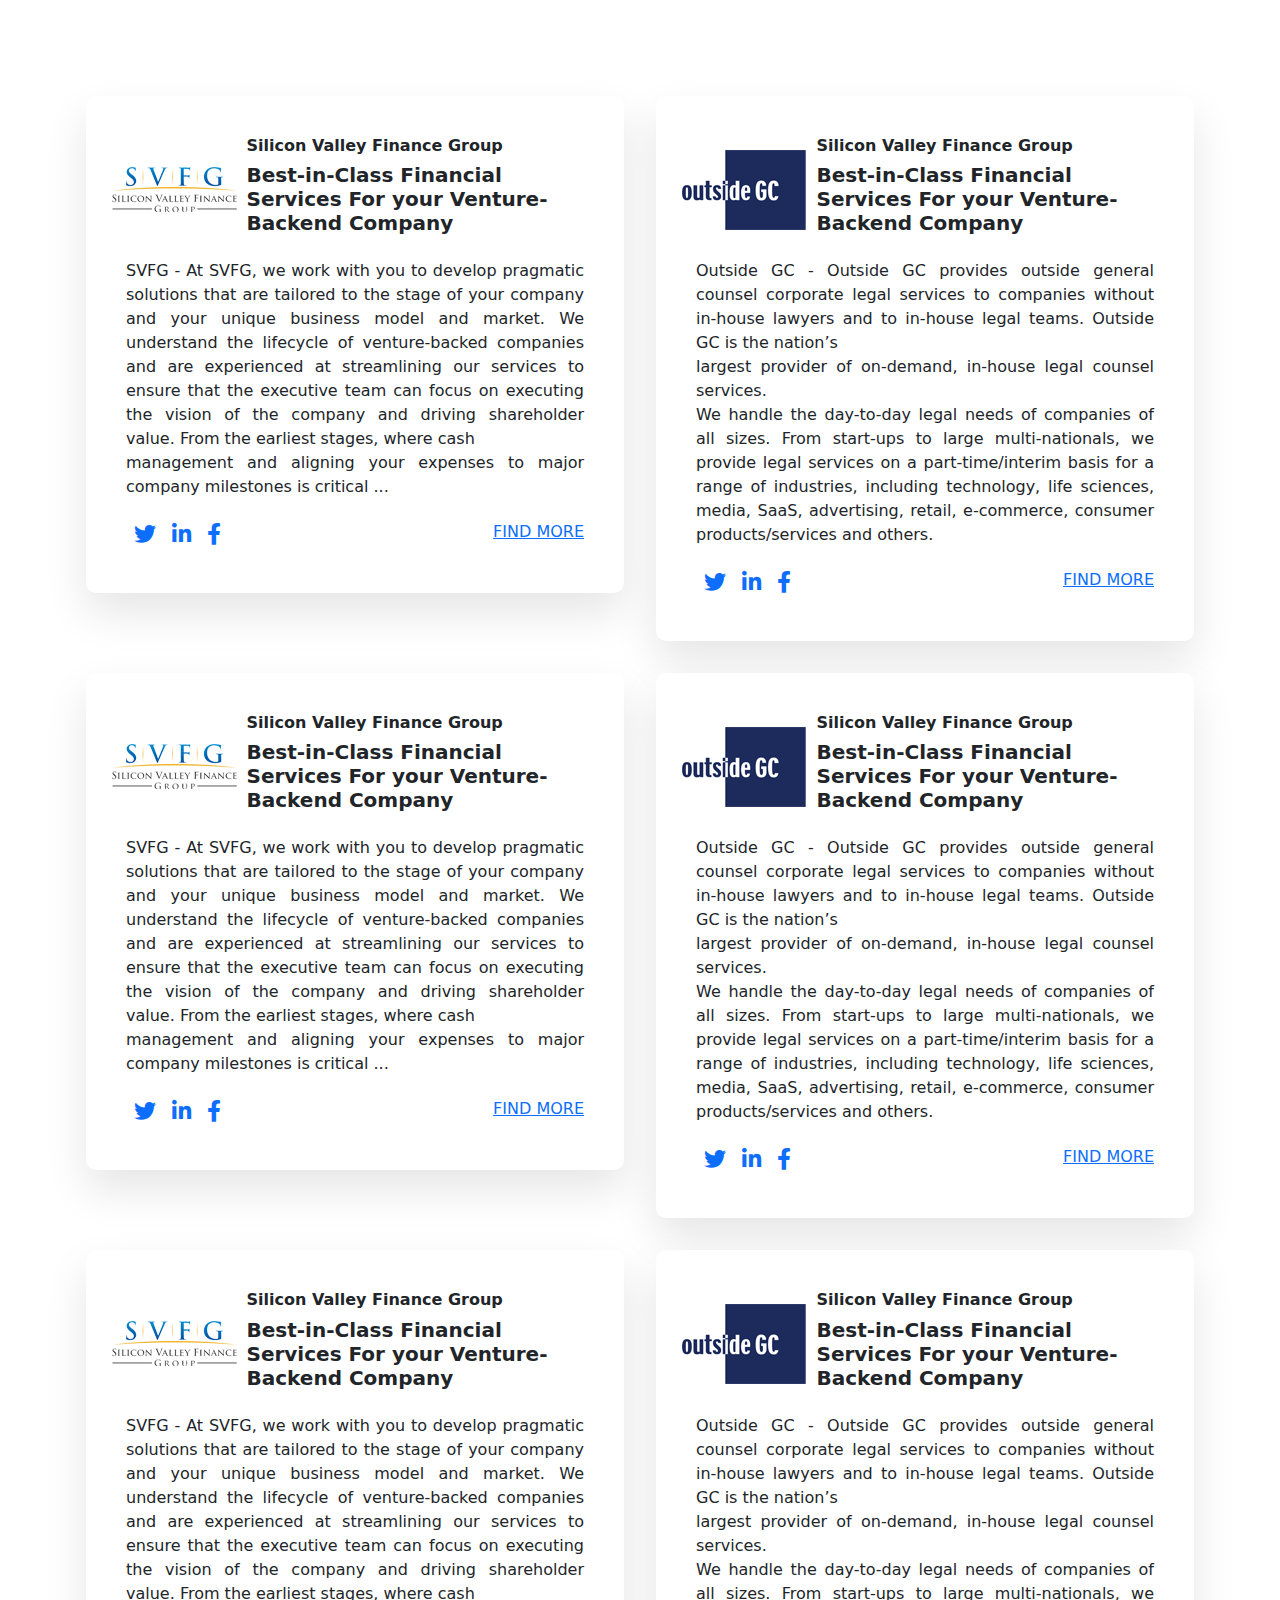
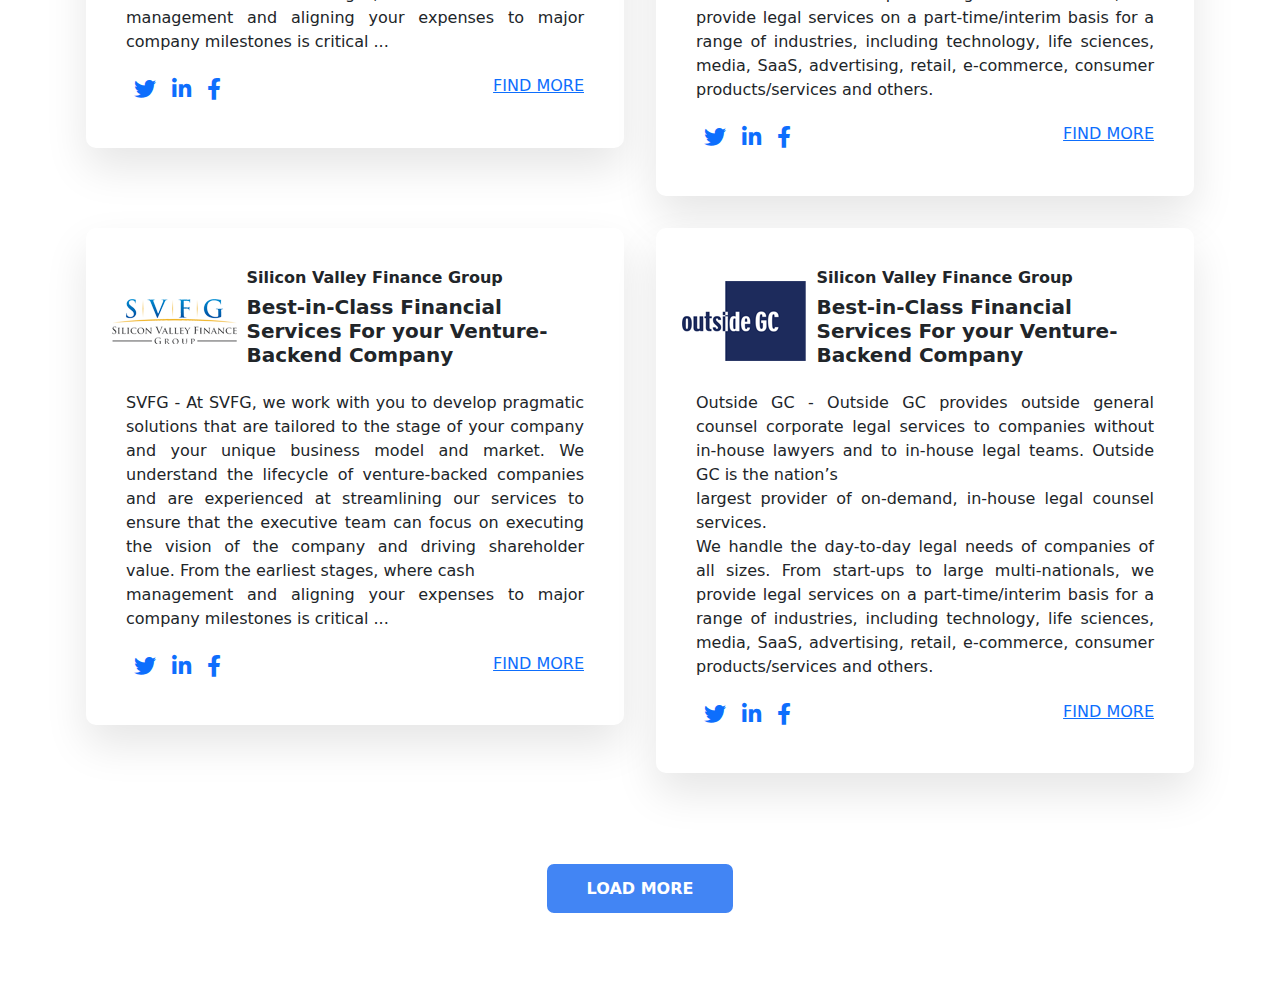
==== commit 78e0c9be: "index page links changes" ====
--- a/supporting-act/index.html
+++ b/supporting-act/index.html
@@ -38,161 +38,161 @@
                             </div>
                             <div class="row">
                                 <div class="col"><a class="social-link" href="https://twitter.com/outside_gc?ref_src=twsrc%5Egoogle%7Ctwcamp%5Eserp%7Ctwgr%5Eauthor"><i class="fab fa-twitter m-2"></i></a><a class="social-link" href="https://www.linkedin.com/company/outside-gc-llc"><i class="fab fa-linkedin-in m-2"></i></a><a class="social-link" href="https://www.facebook.com/Outside-GC-1256466431037551/"><i class="fab fa-facebook-f m-2"></i></a></div>
-                                <div class="col"><a class="d-xl-flex justify-content-xl-end align-items-xl-center find-more-link" href="/supporting-act-single-1.html">FIND MORE</a></div>
-                            </div>
-                        </div>
-                    </div>
-                </div>
-                <div class="col-md-12 col-xl-6 col-md-6 col-sm-12 p-3">
-                    <div class="card news-item">
-                        <div class="card-body">
-                            <div class="row">
-                                <div class="col-xl-3 d-xl-flex justify-content-xl-center align-items-xl-center text-center"><img class="d-xl-flex" src="assets/img/outsideGC_logo.png"></div>
-                                <div class="col">
-                                    <h6 class="fw-bold news-item-company-name">Silicon Valley Finance Group</h6>
-                                    <h5 class="fw-bold">Best-in-Class Financial Services For your Venture-Backend Company</h5>
-                                </div>
-                            </div>
-                            <div class="row">
-                                <div class="col-xl-12 text-center">
-                                    <p class="mt-3" style="text-align: justify;">Outside GC - Outside GC provides outside general counsel corporate legal services to companies without in-house lawyers and to in-house legal teams. Outside GC is the nation’s<br>largest provider of on-demand, in-house legal counsel services.<br>We handle the day-to-day legal needs of companies of all sizes. From start-ups to large multi-nationals, we provide legal services on a part-time/interim basis for a range of industries, including technology, life sciences, media, SaaS, advertising, retail, e-commerce, consumer products/services and others.<br></p>
-                                </div>
-                            </div>
-                            <div class="row">
-                                <div class="col"><a class="social-link" href="https://twitter.com/outside_gc?ref_src=twsrc%5Egoogle%7Ctwcamp%5Eserp%7Ctwgr%5Eauthor"><i class="fab fa-twitter m-2"></i></a><a class="social-link" href="https://www.linkedin.com/company/outside-gc-llc"><i class="fab fa-linkedin-in m-2"></i></a><a class="social-link" href="https://www.facebook.com/Outside-GC-1256466431037551/"><i class="fab fa-facebook-f m-2"></i></a></div>
-                                <div class="col"><a class="d-xl-flex justify-content-xl-end align-items-xl-center find-more-link" href="supporting-act-single-2.html">FIND MORE</a></div>
-                            </div>
-                        </div>
-                    </div>
-                </div>
-                <div class="col-md-12 col-xl-6 col-md-6 col-sm-12 p-3">
-                    <div class="card news-item">
-                        <div class="card-body">
-                            <div class="row">
-                                <div class="col-xl-3 d-xl-flex justify-content-xl-center align-items-xl-center text-center"><img class="d-xl-flex" src="assets/img/BG_svfg.png"></div>
-                                <div class="col news-item-company-name-div">
-                                    <h6 class="fw-bold news-item-company-name">Silicon Valley Finance Group</h6>
-                                    <h5 class="fw-bold">Best-in-Class Financial Services For your Venture-Backend Company</h5>
-                                </div>
-                            </div>
-                            <div class="row">
-                                <div class="col-xl-12 text-center">
-                                    <p class="mt-3" style="text-align: justify;">SVFG - At SVFG, we work with you to develop pragmatic solutions that are tailored to the stage of your company and your unique business model and market. We understand the lifecycle of venture-backed companies and are experienced at streamlining our services to ensure that the executive team can focus on executing the vision of the company and driving shareholder value. From the earliest stages, where cash<br>management and aligning your expenses to major company milestones is critical ...<br></p>
-                                </div>
-                            </div>
-                            <div class="row">
-                                <div class="col"><a class="social-link" href="https://twitter.com/outside_gc?ref_src=twsrc%5Egoogle%7Ctwcamp%5Eserp%7Ctwgr%5Eauthor"><i class="fab fa-twitter m-2"></i></a><a class="social-link" href="https://www.linkedin.com/company/outside-gc-llc"><i class="fab fa-linkedin-in m-2"></i></a><a class="social-link" href="https://www.facebook.com/Outside-GC-1256466431037551/"><i class="fab fa-facebook-f m-2"></i></a></div>
-                                <div class="col"><a class="d-xl-flex justify-content-xl-end align-items-xl-center find-more-link" href="#">FIND MORE</a></div>
-                            </div>
-                        </div>
-                    </div>
-                </div>
-                <div class="col-md-12 col-xl-6 col-md-6 col-sm-12 p-3">
-                    <div class="card news-item">
-                        <div class="card-body">
-                            <div class="row">
-                                <div class="col-xl-3 d-xl-flex justify-content-xl-center align-items-xl-center text-center"><img class="d-xl-flex" src="assets/img/outsideGC_logo.png"></div>
-                                <div class="col">
-                                    <h6 class="fw-bold news-item-company-name">Silicon Valley Finance Group</h6>
-                                    <h5 class="fw-bold">Best-in-Class Financial Services For your Venture-Backend Company</h5>
-                                </div>
-                            </div>
-                            <div class="row">
-                                <div class="col-xl-12 text-center">
-                                    <p class="mt-3" style="text-align: justify;">Outside GC - Outside GC provides outside general counsel corporate legal services to companies without in-house lawyers and to in-house legal teams. Outside GC is the nation’s<br>largest provider of on-demand, in-house legal counsel services.<br>We handle the day-to-day legal needs of companies of all sizes. From start-ups to large multi-nationals, we provide legal services on a part-time/interim basis for a range of industries, including technology, life sciences, media, SaaS, advertising, retail, e-commerce, consumer products/services and others.<br></p>
-                                </div>
-                            </div>
-                            <div class="row">
-                                <div class="col"><a class="social-link" href="https://twitter.com/outside_gc?ref_src=twsrc%5Egoogle%7Ctwcamp%5Eserp%7Ctwgr%5Eauthor"><i class="fab fa-twitter m-2"></i></a><a class="social-link" href="https://www.linkedin.com/company/outside-gc-llc"><i class="fab fa-linkedin-in m-2"></i></a><a class="social-link" href="https://www.facebook.com/Outside-GC-1256466431037551/"><i class="fab fa-facebook-f m-2"></i></a></div>
-                                <div class="col"><a class="d-xl-flex justify-content-xl-end align-items-xl-center find-more-link" href="#">FIND MORE</a></div>
-                            </div>
-                        </div>
-                    </div>
-                </div>
-                <div class="col-md-12 col-xl-6 col-md-6 col-sm-12 p-3">
-                    <div class="card news-item">
-                        <div class="card-body">
-                            <div class="row">
-                                <div class="col-xl-3 d-xl-flex justify-content-xl-center align-items-xl-center text-center"><img class="d-xl-flex" src="assets/img/BG_svfg.png"></div>
-                                <div class="col news-item-company-name-div">
-                                    <h6 class="fw-bold news-item-company-name">Silicon Valley Finance Group</h6>
-                                    <h5 class="fw-bold">Best-in-Class Financial Services For your Venture-Backend Company</h5>
-                                </div>
-                            </div>
-                            <div class="row">
-                                <div class="col-xl-12 text-center">
-                                    <p class="mt-3" style="text-align: justify;">SVFG - At SVFG, we work with you to develop pragmatic solutions that are tailored to the stage of your company and your unique business model and market. We understand the lifecycle of venture-backed companies and are experienced at streamlining our services to ensure that the executive team can focus on executing the vision of the company and driving shareholder value. From the earliest stages, where cash<br>management and aligning your expenses to major company milestones is critical ...<br></p>
-                                </div>
-                            </div>
-                            <div class="row">
-                                <div class="col"><a class="social-link" href="https://twitter.com/outside_gc?ref_src=twsrc%5Egoogle%7Ctwcamp%5Eserp%7Ctwgr%5Eauthor"><i class="fab fa-twitter m-2"></i></a><a class="social-link" href="https://www.linkedin.com/company/outside-gc-llc"><i class="fab fa-linkedin-in m-2"></i></a><a class="social-link" href="https://www.facebook.com/Outside-GC-1256466431037551/"><i class="fab fa-facebook-f m-2"></i></a></div>
-                                <div class="col"><a class="d-xl-flex justify-content-xl-end align-items-xl-center find-more-link" href="#">FIND MORE</a></div>
-                            </div>
-                        </div>
-                    </div>
-                </div>
-                <div class="col-md-12 col-xl-6 col-md-6 col-sm-12 p-3">
-                    <div class="card news-item">
-                        <div class="card-body">
-                            <div class="row">
-                                <div class="col-xl-3 d-xl-flex justify-content-xl-center align-items-xl-center text-center"><img class="d-xl-flex" src="assets/img/outsideGC_logo.png"></div>
-                                <div class="col">
-                                    <h6 class="fw-bold news-item-company-name">Silicon Valley Finance Group</h6>
-                                    <h5 class="fw-bold">Best-in-Class Financial Services For your Venture-Backend Company</h5>
-                                </div>
-                            </div>
-                            <div class="row">
-                                <div class="col-xl-12 text-center">
-                                    <p class="mt-3" style="text-align: justify;">Outside GC - Outside GC provides outside general counsel corporate legal services to companies without in-house lawyers and to in-house legal teams. Outside GC is the nation’s<br>largest provider of on-demand, in-house legal counsel services.<br>We handle the day-to-day legal needs of companies of all sizes. From start-ups to large multi-nationals, we provide legal services on a part-time/interim basis for a range of industries, including technology, life sciences, media, SaaS, advertising, retail, e-commerce, consumer products/services and others.<br></p>
-                                </div>
-                            </div>
-                            <div class="row">
-                                <div class="col"><a class="social-link" href="https://twitter.com/outside_gc?ref_src=twsrc%5Egoogle%7Ctwcamp%5Eserp%7Ctwgr%5Eauthor"><i class="fab fa-twitter m-2"></i></a><a class="social-link" href="https://www.linkedin.com/company/outside-gc-llc"><i class="fab fa-linkedin-in m-2"></i></a><a class="social-link" href="https://www.facebook.com/Outside-GC-1256466431037551/"><i class="fab fa-facebook-f m-2"></i></a></div>
-                                <div class="col"><a class="d-xl-flex justify-content-xl-end align-items-xl-center find-more-link" href="#">FIND MORE</a></div>
-                            </div>
-                        </div>
-                    </div>
-                </div>
-                <div class="col-md-12 col-xl-6 col-md-6 col-sm-12 p-3">
-                    <div class="card news-item">
-                        <div class="card-body">
-                            <div class="row">
-                                <div class="col-xl-3 d-xl-flex justify-content-xl-center align-items-xl-center text-center"><img class="d-xl-flex" src="assets/img/BG_svfg.png"></div>
-                                <div class="col news-item-company-name-div">
-                                    <h6 class="fw-bold news-item-company-name">Silicon Valley Finance Group</h6>
-                                    <h5 class="fw-bold">Best-in-Class Financial Services For your Venture-Backend Company</h5>
-                                </div>
-                            </div>
-                            <div class="row">
-                                <div class="col-xl-12 text-center">
-                                    <p class="mt-3" style="text-align: justify;">SVFG - At SVFG, we work with you to develop pragmatic solutions that are tailored to the stage of your company and your unique business model and market. We understand the lifecycle of venture-backed companies and are experienced at streamlining our services to ensure that the executive team can focus on executing the vision of the company and driving shareholder value. From the earliest stages, where cash<br>management and aligning your expenses to major company milestones is critical ...<br></p>
-                                </div>
-                            </div>
-                            <div class="row">
-                                <div class="col"><a class="social-link" href="https://twitter.com/outside_gc?ref_src=twsrc%5Egoogle%7Ctwcamp%5Eserp%7Ctwgr%5Eauthor"><i class="fab fa-twitter m-2"></i></a><a class="social-link" href="https://www.linkedin.com/company/outside-gc-llc"><i class="fab fa-linkedin-in m-2"></i></a><a class="social-link" href="https://www.facebook.com/Outside-GC-1256466431037551/"><i class="fab fa-facebook-f m-2"></i></a></div>
-                                <div class="col"><a class="d-xl-flex justify-content-xl-end align-items-xl-center find-more-link" href="#">FIND MORE</a></div>
-                            </div>
-                        </div>
-                    </div>
-                </div>
-                <div class="col-md-12 col-xl-6 col-md-6 col-sm-12 p-3">
-                    <div class="card news-item">
-                        <div class="card-body">
-                            <div class="row">
-                                <div class="col-xl-3 d-xl-flex justify-content-xl-center align-items-xl-center text-center"><img class="d-xl-flex" src="assets/img/outsideGC_logo.png"></div>
-                                <div class="col">
-                                    <h6 class="fw-bold news-item-company-name">Silicon Valley Finance Group</h6>
-                                    <h5 class="fw-bold">Best-in-Class Financial Services For your Venture-Backend Company</h5>
-                                </div>
-                            </div>
-                            <div class="row">
-                                <div class="col-xl-12 text-center">
-                                    <p class="mt-3" style="text-align: justify;">Outside GC - Outside GC provides outside general counsel corporate legal services to companies without in-house lawyers and to in-house legal teams. Outside GC is the nation’s<br>largest provider of on-demand, in-house legal counsel services.<br>We handle the day-to-day legal needs of companies of all sizes. From start-ups to large multi-nationals, we provide legal services on a part-time/interim basis for a range of industries, including technology, life sciences, media, SaaS, advertising, retail, e-commerce, consumer products/services and others.<br></p>
-                                </div>
-                            </div>
-                            <div class="row">
-                                <div class="col"><a class="social-link" href="https://twitter.com/outside_gc?ref_src=twsrc%5Egoogle%7Ctwcamp%5Eserp%7Ctwgr%5Eauthor"><i class="fab fa-twitter m-2"></i></a><a class="social-link" href="https://www.linkedin.com/company/outside-gc-llc"><i class="fab fa-linkedin-in m-2"></i></a><a class="social-link" href="https://www.facebook.com/Outside-GC-1256466431037551/"><i class="fab fa-facebook-f m-2"></i></a></div>
-                                <div class="col"><a class="d-xl-flex justify-content-xl-end align-items-xl-center find-more-link" href="#">FIND MORE</a></div>
+                                <div class="col"><a class="d-xl-flex justify-content-xl-end align-items-xl-center find-more-link" href="supporting-act-single-1.html">FIND MORE</a></div>
+                            </div>
+                        </div>
+                    </div>
+                </div>
+                <div class="col-md-12 col-xl-6 col-md-6 col-sm-12 p-3">
+                    <div class="card news-item">
+                        <div class="card-body">
+                            <div class="row">
+                                <div class="col-xl-3 d-xl-flex justify-content-xl-center align-items-xl-center text-center"><img class="d-xl-flex" src="assets/img/outsideGC_logo.png"></div>
+                                <div class="col">
+                                    <h6 class="fw-bold news-item-company-name">Silicon Valley Finance Group</h6>
+                                    <h5 class="fw-bold">Best-in-Class Financial Services For your Venture-Backend Company</h5>
+                                </div>
+                            </div>
+                            <div class="row">
+                                <div class="col-xl-12 text-center">
+                                    <p class="mt-3" style="text-align: justify;">Outside GC - Outside GC provides outside general counsel corporate legal services to companies without in-house lawyers and to in-house legal teams. Outside GC is the nation’s<br>largest provider of on-demand, in-house legal counsel services.<br>We handle the day-to-day legal needs of companies of all sizes. From start-ups to large multi-nationals, we provide legal services on a part-time/interim basis for a range of industries, including technology, life sciences, media, SaaS, advertising, retail, e-commerce, consumer products/services and others.<br></p>
+                                </div>
+                            </div>
+                            <div class="row">
+                                <div class="col"><a class="social-link" href="https://twitter.com/outside_gc?ref_src=twsrc%5Egoogle%7Ctwcamp%5Eserp%7Ctwgr%5Eauthor"><i class="fab fa-twitter m-2"></i></a><a class="social-link" href="https://www.linkedin.com/company/outside-gc-llc"><i class="fab fa-linkedin-in m-2"></i></a><a class="social-link" href="https://www.facebook.com/Outside-GC-1256466431037551/"><i class="fab fa-facebook-f m-2"></i></a></div>
+                                <div class="col"><a class="d-xl-flex justify-content-xl-end align-items-xl-center find-more-link" href="supporting-act-single-2.html">FIND MORE</a></div>
+                            </div>
+                        </div>
+                    </div>
+                </div>
+                <div class="col-md-12 col-xl-6 col-md-6 col-sm-12 p-3">
+                    <div class="card news-item">
+                        <div class="card-body">
+                            <div class="row">
+                                <div class="col-xl-3 d-xl-flex justify-content-xl-center align-items-xl-center text-center"><img class="d-xl-flex" src="assets/img/BG_svfg.png"></div>
+                                <div class="col news-item-company-name-div">
+                                    <h6 class="fw-bold news-item-company-name">Silicon Valley Finance Group</h6>
+                                    <h5 class="fw-bold">Best-in-Class Financial Services For your Venture-Backend Company</h5>
+                                </div>
+                            </div>
+                            <div class="row">
+                                <div class="col-xl-12 text-center">
+                                    <p class="mt-3" style="text-align: justify;">SVFG - At SVFG, we work with you to develop pragmatic solutions that are tailored to the stage of your company and your unique business model and market. We understand the lifecycle of venture-backed companies and are experienced at streamlining our services to ensure that the executive team can focus on executing the vision of the company and driving shareholder value. From the earliest stages, where cash<br>management and aligning your expenses to major company milestones is critical ...<br></p>
+                                </div>
+                            </div>
+                            <div class="row">
+                                <div class="col"><a class="social-link" href="https://twitter.com/outside_gc?ref_src=twsrc%5Egoogle%7Ctwcamp%5Eserp%7Ctwgr%5Eauthor"><i class="fab fa-twitter m-2"></i></a><a class="social-link" href="https://www.linkedin.com/company/outside-gc-llc"><i class="fab fa-linkedin-in m-2"></i></a><a class="social-link" href="https://www.facebook.com/Outside-GC-1256466431037551/"><i class="fab fa-facebook-f m-2"></i></a></div>
+                                <div class="col"><a class="d-xl-flex justify-content-xl-end align-items-xl-center find-more-link" href="supporting-act-single-1.html">FIND MORE</a></div>
+                            </div>
+                        </div>
+                    </div>
+                </div>
+                <div class="col-md-12 col-xl-6 col-md-6 col-sm-12 p-3">
+                    <div class="card news-item">
+                        <div class="card-body">
+                            <div class="row">
+                                <div class="col-xl-3 d-xl-flex justify-content-xl-center align-items-xl-center text-center"><img class="d-xl-flex" src="assets/img/outsideGC_logo.png"></div>
+                                <div class="col">
+                                    <h6 class="fw-bold news-item-company-name">Silicon Valley Finance Group</h6>
+                                    <h5 class="fw-bold">Best-in-Class Financial Services For your Venture-Backend Company</h5>
+                                </div>
+                            </div>
+                            <div class="row">
+                                <div class="col-xl-12 text-center">
+                                    <p class="mt-3" style="text-align: justify;">Outside GC - Outside GC provides outside general counsel corporate legal services to companies without in-house lawyers and to in-house legal teams. Outside GC is the nation’s<br>largest provider of on-demand, in-house legal counsel services.<br>We handle the day-to-day legal needs of companies of all sizes. From start-ups to large multi-nationals, we provide legal services on a part-time/interim basis for a range of industries, including technology, life sciences, media, SaaS, advertising, retail, e-commerce, consumer products/services and others.<br></p>
+                                </div>
+                            </div>
+                            <div class="row">
+                                <div class="col"><a class="social-link" href="https://twitter.com/outside_gc?ref_src=twsrc%5Egoogle%7Ctwcamp%5Eserp%7Ctwgr%5Eauthor"><i class="fab fa-twitter m-2"></i></a><a class="social-link" href="https://www.linkedin.com/company/outside-gc-llc"><i class="fab fa-linkedin-in m-2"></i></a><a class="social-link" href="https://www.facebook.com/Outside-GC-1256466431037551/"><i class="fab fa-facebook-f m-2"></i></a></div>
+                                <div class="col"><a class="d-xl-flex justify-content-xl-end align-items-xl-center find-more-link" href="supporting-act-single-2.html">FIND MORE</a></div>
+                            </div>
+                        </div>
+                    </div>
+                </div>
+                <div class="col-md-12 col-xl-6 col-md-6 col-sm-12 p-3">
+                    <div class="card news-item">
+                        <div class="card-body">
+                            <div class="row">
+                                <div class="col-xl-3 d-xl-flex justify-content-xl-center align-items-xl-center text-center"><img class="d-xl-flex" src="assets/img/BG_svfg.png"></div>
+                                <div class="col news-item-company-name-div">
+                                    <h6 class="fw-bold news-item-company-name">Silicon Valley Finance Group</h6>
+                                    <h5 class="fw-bold">Best-in-Class Financial Services For your Venture-Backend Company</h5>
+                                </div>
+                            </div>
+                            <div class="row">
+                                <div class="col-xl-12 text-center">
+                                    <p class="mt-3" style="text-align: justify;">SVFG - At SVFG, we work with you to develop pragmatic solutions that are tailored to the stage of your company and your unique business model and market. We understand the lifecycle of venture-backed companies and are experienced at streamlining our services to ensure that the executive team can focus on executing the vision of the company and driving shareholder value. From the earliest stages, where cash<br>management and aligning your expenses to major company milestones is critical ...<br></p>
+                                </div>
+                            </div>
+                            <div class="row">
+                                <div class="col"><a class="social-link" href="https://twitter.com/outside_gc?ref_src=twsrc%5Egoogle%7Ctwcamp%5Eserp%7Ctwgr%5Eauthor"><i class="fab fa-twitter m-2"></i></a><a class="social-link" href="https://www.linkedin.com/company/outside-gc-llc"><i class="fab fa-linkedin-in m-2"></i></a><a class="social-link" href="https://www.facebook.com/Outside-GC-1256466431037551/"><i class="fab fa-facebook-f m-2"></i></a></div>
+                                <div class="col"><a class="d-xl-flex justify-content-xl-end align-items-xl-center find-more-link" href="supporting-act-single-1.html">FIND MORE</a></div>
+                            </div>
+                        </div>
+                    </div>
+                </div>
+                <div class="col-md-12 col-xl-6 col-md-6 col-sm-12 p-3">
+                    <div class="card news-item">
+                        <div class="card-body">
+                            <div class="row">
+                                <div class="col-xl-3 d-xl-flex justify-content-xl-center align-items-xl-center text-center"><img class="d-xl-flex" src="assets/img/outsideGC_logo.png"></div>
+                                <div class="col">
+                                    <h6 class="fw-bold news-item-company-name">Silicon Valley Finance Group</h6>
+                                    <h5 class="fw-bold">Best-in-Class Financial Services For your Venture-Backend Company</h5>
+                                </div>
+                            </div>
+                            <div class="row">
+                                <div class="col-xl-12 text-center">
+                                    <p class="mt-3" style="text-align: justify;">Outside GC - Outside GC provides outside general counsel corporate legal services to companies without in-house lawyers and to in-house legal teams. Outside GC is the nation’s<br>largest provider of on-demand, in-house legal counsel services.<br>We handle the day-to-day legal needs of companies of all sizes. From start-ups to large multi-nationals, we provide legal services on a part-time/interim basis for a range of industries, including technology, life sciences, media, SaaS, advertising, retail, e-commerce, consumer products/services and others.<br></p>
+                                </div>
+                            </div>
+                            <div class="row">
+                                <div class="col"><a class="social-link" href="https://twitter.com/outside_gc?ref_src=twsrc%5Egoogle%7Ctwcamp%5Eserp%7Ctwgr%5Eauthor"><i class="fab fa-twitter m-2"></i></a><a class="social-link" href="https://www.linkedin.com/company/outside-gc-llc"><i class="fab fa-linkedin-in m-2"></i></a><a class="social-link" href="https://www.facebook.com/Outside-GC-1256466431037551/"><i class="fab fa-facebook-f m-2"></i></a></div>
+                                <div class="col"><a class="d-xl-flex justify-content-xl-end align-items-xl-center find-more-link" href="supporting-act-single-2.html">FIND MORE</a></div>
+                            </div>
+                        </div>
+                    </div>
+                </div>
+                <div class="col-md-12 col-xl-6 col-md-6 col-sm-12 p-3">
+                    <div class="card news-item">
+                        <div class="card-body">
+                            <div class="row">
+                                <div class="col-xl-3 d-xl-flex justify-content-xl-center align-items-xl-center text-center"><img class="d-xl-flex" src="assets/img/BG_svfg.png"></div>
+                                <div class="col news-item-company-name-div">
+                                    <h6 class="fw-bold news-item-company-name">Silicon Valley Finance Group</h6>
+                                    <h5 class="fw-bold">Best-in-Class Financial Services For your Venture-Backend Company</h5>
+                                </div>
+                            </div>
+                            <div class="row">
+                                <div class="col-xl-12 text-center">
+                                    <p class="mt-3" style="text-align: justify;">SVFG - At SVFG, we work with you to develop pragmatic solutions that are tailored to the stage of your company and your unique business model and market. We understand the lifecycle of venture-backed companies and are experienced at streamlining our services to ensure that the executive team can focus on executing the vision of the company and driving shareholder value. From the earliest stages, where cash<br>management and aligning your expenses to major company milestones is critical ...<br></p>
+                                </div>
+                            </div>
+                            <div class="row">
+                                <div class="col"><a class="social-link" href="https://twitter.com/outside_gc?ref_src=twsrc%5Egoogle%7Ctwcamp%5Eserp%7Ctwgr%5Eauthor"><i class="fab fa-twitter m-2"></i></a><a class="social-link" href="https://www.linkedin.com/company/outside-gc-llc"><i class="fab fa-linkedin-in m-2"></i></a><a class="social-link" href="https://www.facebook.com/Outside-GC-1256466431037551/"><i class="fab fa-facebook-f m-2"></i></a></div>
+                                <div class="col"><a class="d-xl-flex justify-content-xl-end align-items-xl-center find-more-link" href="supporting-act-single-1.html">FIND MORE</a></div>
+                            </div>
+                        </div>
+                    </div>
+                </div>
+                <div class="col-md-12 col-xl-6 col-md-6 col-sm-12 p-3">
+                    <div class="card news-item">
+                        <div class="card-body">
+                            <div class="row">
+                                <div class="col-xl-3 d-xl-flex justify-content-xl-center align-items-xl-center text-center"><img class="d-xl-flex" src="assets/img/outsideGC_logo.png"></div>
+                                <div class="col">
+                                    <h6 class="fw-bold news-item-company-name">Silicon Valley Finance Group</h6>
+                                    <h5 class="fw-bold">Best-in-Class Financial Services For your Venture-Backend Company</h5>
+                                </div>
+                            </div>
+                            <div class="row">
+                                <div class="col-xl-12 text-center">
+                                    <p class="mt-3" style="text-align: justify;">Outside GC - Outside GC provides outside general counsel corporate legal services to companies without in-house lawyers and to in-house legal teams. Outside GC is the nation’s<br>largest provider of on-demand, in-house legal counsel services.<br>We handle the day-to-day legal needs of companies of all sizes. From start-ups to large multi-nationals, we provide legal services on a part-time/interim basis for a range of industries, including technology, life sciences, media, SaaS, advertising, retail, e-commerce, consumer products/services and others.<br></p>
+                                </div>
+                            </div>
+                            <div class="row">
+                                <div class="col"><a class="social-link" href="https://twitter.com/outside_gc?ref_src=twsrc%5Egoogle%7Ctwcamp%5Eserp%7Ctwgr%5Eauthor"><i class="fab fa-twitter m-2"></i></a><a class="social-link" href="https://www.linkedin.com/company/outside-gc-llc"><i class="fab fa-linkedin-in m-2"></i></a><a class="social-link" href="https://www.facebook.com/Outside-GC-1256466431037551/"><i class="fab fa-facebook-f m-2"></i></a></div>
+                                <div class="col"><a class="d-xl-flex justify-content-xl-end align-items-xl-center find-more-link" href="supporting-act-single-2.html">FIND MORE</a></div>
                             </div>
                         </div>
                     </div>
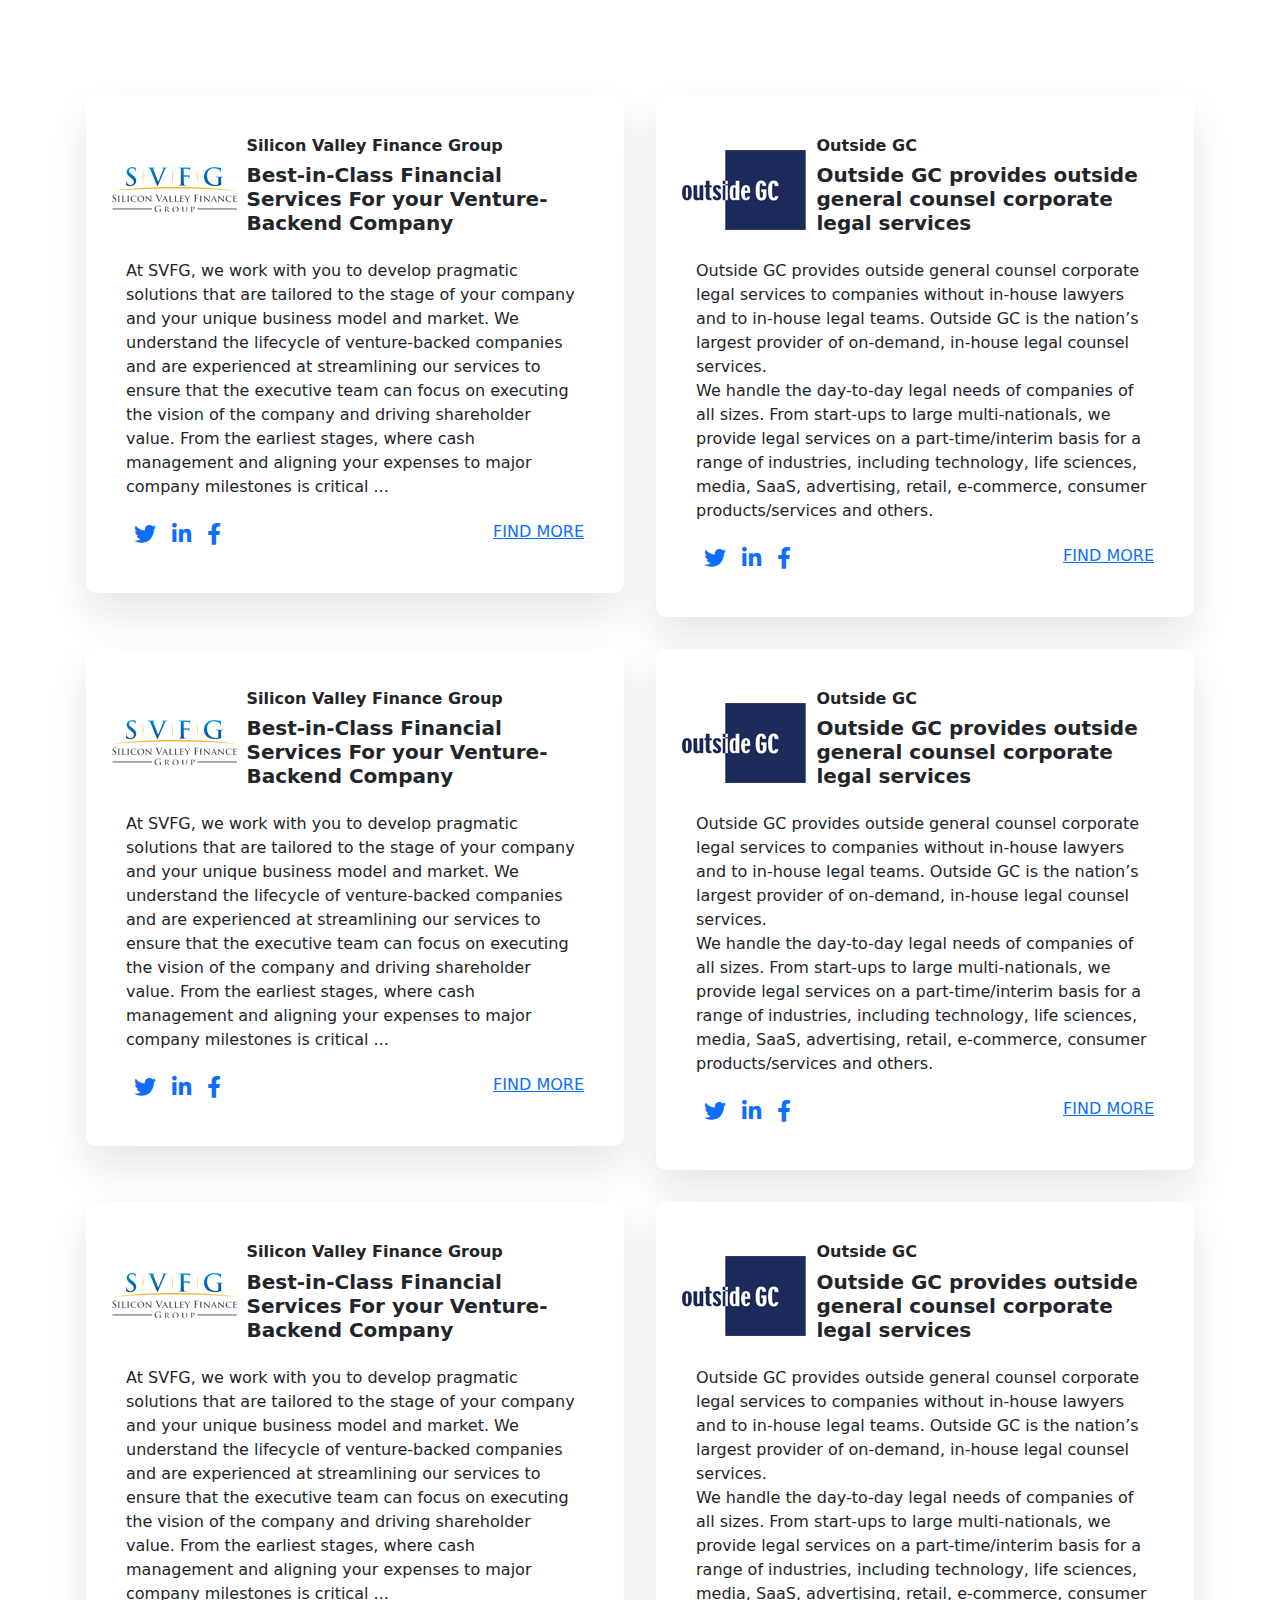
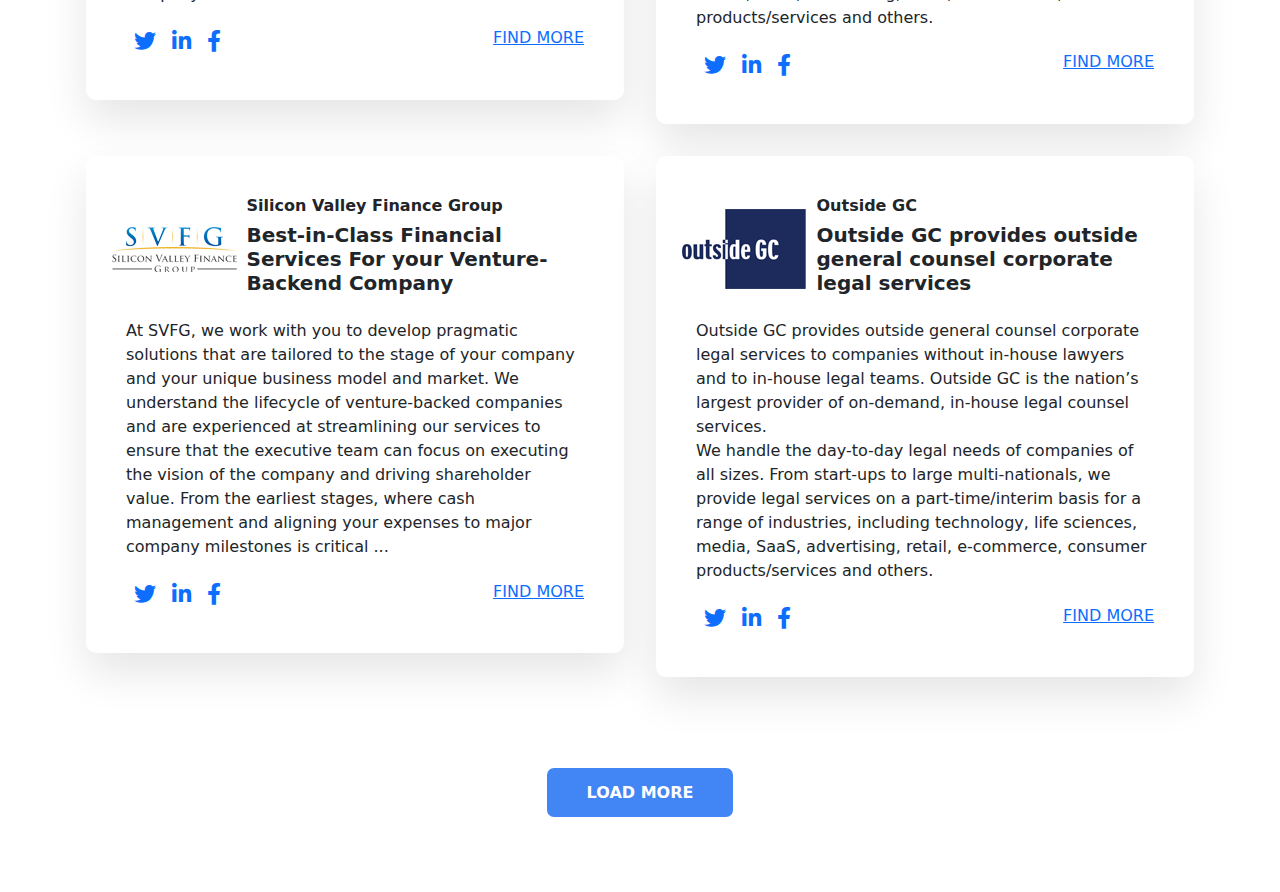
==== commit c34080c6: "new changes" ====
--- a/supporting-act/index.html
+++ b/supporting-act/index.html
@@ -28,166 +28,166 @@
                                 <div class="col-xl-3 d-xl-flex justify-content-xl-center align-items-xl-center text-center"><img class="d-xl-flex" src="assets/img/BG_svfg.png"></div>
                                 <div class="col news-item-company-name-div">
                                     <h6 class="fw-bold news-item-company-name">Silicon Valley Finance Group</h6>
-                                    <h5 class="fw-bold">Best-in-Class Financial Services For your Venture-Backend Company</h5>
-                                </div>
-                            </div>
-                            <div class="row">
-                                <div class="col-xl-12 text-center">
-                                    <p class="mt-3" style="text-align: justify;">SVFG - At SVFG, we work with you to develop pragmatic solutions that are tailored to the stage of your company and your unique business model and market. We understand the lifecycle of venture-backed companies and are experienced at streamlining our services to ensure that the executive team can focus on executing the vision of the company and driving shareholder value. From the earliest stages, where cash<br>management and aligning your expenses to major company milestones is critical ...<br></p>
-                                </div>
-                            </div>
-                            <div class="row">
-                                <div class="col"><a class="social-link" href="https://twitter.com/outside_gc?ref_src=twsrc%5Egoogle%7Ctwcamp%5Eserp%7Ctwgr%5Eauthor"><i class="fab fa-twitter m-2"></i></a><a class="social-link" href="https://www.linkedin.com/company/outside-gc-llc"><i class="fab fa-linkedin-in m-2"></i></a><a class="social-link" href="https://www.facebook.com/Outside-GC-1256466431037551/"><i class="fab fa-facebook-f m-2"></i></a></div>
-                                <div class="col"><a class="d-xl-flex justify-content-xl-end align-items-xl-center find-more-link" href="supporting-act-single-1.html">FIND MORE</a></div>
-                            </div>
-                        </div>
-                    </div>
-                </div>
-                <div class="col-md-12 col-xl-6 col-md-6 col-sm-12 p-3">
-                    <div class="card news-item">
-                        <div class="card-body">
-                            <div class="row">
-                                <div class="col-xl-3 d-xl-flex justify-content-xl-center align-items-xl-center text-center"><img class="d-xl-flex" src="assets/img/outsideGC_logo.png"></div>
-                                <div class="col">
-                                    <h6 class="fw-bold news-item-company-name">Silicon Valley Finance Group</h6>
-                                    <h5 class="fw-bold">Best-in-Class Financial Services For your Venture-Backend Company</h5>
-                                </div>
-                            </div>
-                            <div class="row">
-                                <div class="col-xl-12 text-center">
-                                    <p class="mt-3" style="text-align: justify;">Outside GC - Outside GC provides outside general counsel corporate legal services to companies without in-house lawyers and to in-house legal teams. Outside GC is the nation’s<br>largest provider of on-demand, in-house legal counsel services.<br>We handle the day-to-day legal needs of companies of all sizes. From start-ups to large multi-nationals, we provide legal services on a part-time/interim basis for a range of industries, including technology, life sciences, media, SaaS, advertising, retail, e-commerce, consumer products/services and others.<br></p>
-                                </div>
-                            </div>
-                            <div class="row">
-                                <div class="col"><a class="social-link" href="https://twitter.com/outside_gc?ref_src=twsrc%5Egoogle%7Ctwcamp%5Eserp%7Ctwgr%5Eauthor"><i class="fab fa-twitter m-2"></i></a><a class="social-link" href="https://www.linkedin.com/company/outside-gc-llc"><i class="fab fa-linkedin-in m-2"></i></a><a class="social-link" href="https://www.facebook.com/Outside-GC-1256466431037551/"><i class="fab fa-facebook-f m-2"></i></a></div>
-                                <div class="col"><a class="d-xl-flex justify-content-xl-end align-items-xl-center find-more-link" href="supporting-act-single-2.html">FIND MORE</a></div>
-                            </div>
-                        </div>
-                    </div>
-                </div>
-                <div class="col-md-12 col-xl-6 col-md-6 col-sm-12 p-3">
-                    <div class="card news-item">
-                        <div class="card-body">
-                            <div class="row">
-                                <div class="col-xl-3 d-xl-flex justify-content-xl-center align-items-xl-center text-center"><img class="d-xl-flex" src="assets/img/BG_svfg.png"></div>
-                                <div class="col news-item-company-name-div">
-                                    <h6 class="fw-bold news-item-company-name">Silicon Valley Finance Group</h6>
-                                    <h5 class="fw-bold">Best-in-Class Financial Services For your Venture-Backend Company</h5>
-                                </div>
-                            </div>
-                            <div class="row">
-                                <div class="col-xl-12 text-center">
-                                    <p class="mt-3" style="text-align: justify;">SVFG - At SVFG, we work with you to develop pragmatic solutions that are tailored to the stage of your company and your unique business model and market. We understand the lifecycle of venture-backed companies and are experienced at streamlining our services to ensure that the executive team can focus on executing the vision of the company and driving shareholder value. From the earliest stages, where cash<br>management and aligning your expenses to major company milestones is critical ...<br></p>
-                                </div>
-                            </div>
-                            <div class="row">
-                                <div class="col"><a class="social-link" href="https://twitter.com/outside_gc?ref_src=twsrc%5Egoogle%7Ctwcamp%5Eserp%7Ctwgr%5Eauthor"><i class="fab fa-twitter m-2"></i></a><a class="social-link" href="https://www.linkedin.com/company/outside-gc-llc"><i class="fab fa-linkedin-in m-2"></i></a><a class="social-link" href="https://www.facebook.com/Outside-GC-1256466431037551/"><i class="fab fa-facebook-f m-2"></i></a></div>
-                                <div class="col"><a class="d-xl-flex justify-content-xl-end align-items-xl-center find-more-link" href="supporting-act-single-1.html">FIND MORE</a></div>
-                            </div>
-                        </div>
-                    </div>
-                </div>
-                <div class="col-md-12 col-xl-6 col-md-6 col-sm-12 p-3">
-                    <div class="card news-item">
-                        <div class="card-body">
-                            <div class="row">
-                                <div class="col-xl-3 d-xl-flex justify-content-xl-center align-items-xl-center text-center"><img class="d-xl-flex" src="assets/img/outsideGC_logo.png"></div>
-                                <div class="col">
-                                    <h6 class="fw-bold news-item-company-name">Silicon Valley Finance Group</h6>
-                                    <h5 class="fw-bold">Best-in-Class Financial Services For your Venture-Backend Company</h5>
-                                </div>
-                            </div>
-                            <div class="row">
-                                <div class="col-xl-12 text-center">
-                                    <p class="mt-3" style="text-align: justify;">Outside GC - Outside GC provides outside general counsel corporate legal services to companies without in-house lawyers and to in-house legal teams. Outside GC is the nation’s<br>largest provider of on-demand, in-house legal counsel services.<br>We handle the day-to-day legal needs of companies of all sizes. From start-ups to large multi-nationals, we provide legal services on a part-time/interim basis for a range of industries, including technology, life sciences, media, SaaS, advertising, retail, e-commerce, consumer products/services and others.<br></p>
-                                </div>
-                            </div>
-                            <div class="row">
-                                <div class="col"><a class="social-link" href="https://twitter.com/outside_gc?ref_src=twsrc%5Egoogle%7Ctwcamp%5Eserp%7Ctwgr%5Eauthor"><i class="fab fa-twitter m-2"></i></a><a class="social-link" href="https://www.linkedin.com/company/outside-gc-llc"><i class="fab fa-linkedin-in m-2"></i></a><a class="social-link" href="https://www.facebook.com/Outside-GC-1256466431037551/"><i class="fab fa-facebook-f m-2"></i></a></div>
-                                <div class="col"><a class="d-xl-flex justify-content-xl-end align-items-xl-center find-more-link" href="supporting-act-single-2.html">FIND MORE</a></div>
-                            </div>
-                        </div>
-                    </div>
-                </div>
-                <div class="col-md-12 col-xl-6 col-md-6 col-sm-12 p-3">
-                    <div class="card news-item">
-                        <div class="card-body">
-                            <div class="row">
-                                <div class="col-xl-3 d-xl-flex justify-content-xl-center align-items-xl-center text-center"><img class="d-xl-flex" src="assets/img/BG_svfg.png"></div>
-                                <div class="col news-item-company-name-div">
-                                    <h6 class="fw-bold news-item-company-name">Silicon Valley Finance Group</h6>
-                                    <h5 class="fw-bold">Best-in-Class Financial Services For your Venture-Backend Company</h5>
-                                </div>
-                            </div>
-                            <div class="row">
-                                <div class="col-xl-12 text-center">
-                                    <p class="mt-3" style="text-align: justify;">SVFG - At SVFG, we work with you to develop pragmatic solutions that are tailored to the stage of your company and your unique business model and market. We understand the lifecycle of venture-backed companies and are experienced at streamlining our services to ensure that the executive team can focus on executing the vision of the company and driving shareholder value. From the earliest stages, where cash<br>management and aligning your expenses to major company milestones is critical ...<br></p>
-                                </div>
-                            </div>
-                            <div class="row">
-                                <div class="col"><a class="social-link" href="https://twitter.com/outside_gc?ref_src=twsrc%5Egoogle%7Ctwcamp%5Eserp%7Ctwgr%5Eauthor"><i class="fab fa-twitter m-2"></i></a><a class="social-link" href="https://www.linkedin.com/company/outside-gc-llc"><i class="fab fa-linkedin-in m-2"></i></a><a class="social-link" href="https://www.facebook.com/Outside-GC-1256466431037551/"><i class="fab fa-facebook-f m-2"></i></a></div>
-                                <div class="col"><a class="d-xl-flex justify-content-xl-end align-items-xl-center find-more-link" href="supporting-act-single-1.html">FIND MORE</a></div>
-                            </div>
-                        </div>
-                    </div>
-                </div>
-                <div class="col-md-12 col-xl-6 col-md-6 col-sm-12 p-3">
-                    <div class="card news-item">
-                        <div class="card-body">
-                            <div class="row">
-                                <div class="col-xl-3 d-xl-flex justify-content-xl-center align-items-xl-center text-center"><img class="d-xl-flex" src="assets/img/outsideGC_logo.png"></div>
-                                <div class="col">
-                                    <h6 class="fw-bold news-item-company-name">Silicon Valley Finance Group</h6>
-                                    <h5 class="fw-bold">Best-in-Class Financial Services For your Venture-Backend Company</h5>
-                                </div>
-                            </div>
-                            <div class="row">
-                                <div class="col-xl-12 text-center">
-                                    <p class="mt-3" style="text-align: justify;">Outside GC - Outside GC provides outside general counsel corporate legal services to companies without in-house lawyers and to in-house legal teams. Outside GC is the nation’s<br>largest provider of on-demand, in-house legal counsel services.<br>We handle the day-to-day legal needs of companies of all sizes. From start-ups to large multi-nationals, we provide legal services on a part-time/interim basis for a range of industries, including technology, life sciences, media, SaaS, advertising, retail, e-commerce, consumer products/services and others.<br></p>
-                                </div>
-                            </div>
-                            <div class="row">
-                                <div class="col"><a class="social-link" href="https://twitter.com/outside_gc?ref_src=twsrc%5Egoogle%7Ctwcamp%5Eserp%7Ctwgr%5Eauthor"><i class="fab fa-twitter m-2"></i></a><a class="social-link" href="https://www.linkedin.com/company/outside-gc-llc"><i class="fab fa-linkedin-in m-2"></i></a><a class="social-link" href="https://www.facebook.com/Outside-GC-1256466431037551/"><i class="fab fa-facebook-f m-2"></i></a></div>
-                                <div class="col"><a class="d-xl-flex justify-content-xl-end align-items-xl-center find-more-link" href="supporting-act-single-2.html">FIND MORE</a></div>
-                            </div>
-                        </div>
-                    </div>
-                </div>
-                <div class="col-md-12 col-xl-6 col-md-6 col-sm-12 p-3">
-                    <div class="card news-item">
-                        <div class="card-body">
-                            <div class="row">
-                                <div class="col-xl-3 d-xl-flex justify-content-xl-center align-items-xl-center text-center"><img class="d-xl-flex" src="assets/img/BG_svfg.png"></div>
-                                <div class="col news-item-company-name-div">
-                                    <h6 class="fw-bold news-item-company-name">Silicon Valley Finance Group</h6>
-                                    <h5 class="fw-bold">Best-in-Class Financial Services For your Venture-Backend Company</h5>
-                                </div>
-                            </div>
-                            <div class="row">
-                                <div class="col-xl-12 text-center">
-                                    <p class="mt-3" style="text-align: justify;">SVFG - At SVFG, we work with you to develop pragmatic solutions that are tailored to the stage of your company and your unique business model and market. We understand the lifecycle of venture-backed companies and are experienced at streamlining our services to ensure that the executive team can focus on executing the vision of the company and driving shareholder value. From the earliest stages, where cash<br>management and aligning your expenses to major company milestones is critical ...<br></p>
-                                </div>
-                            </div>
-                            <div class="row">
-                                <div class="col"><a class="social-link" href="https://twitter.com/outside_gc?ref_src=twsrc%5Egoogle%7Ctwcamp%5Eserp%7Ctwgr%5Eauthor"><i class="fab fa-twitter m-2"></i></a><a class="social-link" href="https://www.linkedin.com/company/outside-gc-llc"><i class="fab fa-linkedin-in m-2"></i></a><a class="social-link" href="https://www.facebook.com/Outside-GC-1256466431037551/"><i class="fab fa-facebook-f m-2"></i></a></div>
-                                <div class="col"><a class="d-xl-flex justify-content-xl-end align-items-xl-center find-more-link" href="supporting-act-single-1.html">FIND MORE</a></div>
-                            </div>
-                        </div>
-                    </div>
-                </div>
-                <div class="col-md-12 col-xl-6 col-md-6 col-sm-12 p-3">
-                    <div class="card news-item">
-                        <div class="card-body">
-                            <div class="row">
-                                <div class="col-xl-3 d-xl-flex justify-content-xl-center align-items-xl-center text-center"><img class="d-xl-flex" src="assets/img/outsideGC_logo.png"></div>
-                                <div class="col">
-                                    <h6 class="fw-bold news-item-company-name">Silicon Valley Finance Group</h6>
-                                    <h5 class="fw-bold">Best-in-Class Financial Services For your Venture-Backend Company</h5>
-                                </div>
-                            </div>
-                            <div class="row">
-                                <div class="col-xl-12 text-center">
-                                    <p class="mt-3" style="text-align: justify;">Outside GC - Outside GC provides outside general counsel corporate legal services to companies without in-house lawyers and to in-house legal teams. Outside GC is the nation’s<br>largest provider of on-demand, in-house legal counsel services.<br>We handle the day-to-day legal needs of companies of all sizes. From start-ups to large multi-nationals, we provide legal services on a part-time/interim basis for a range of industries, including technology, life sciences, media, SaaS, advertising, retail, e-commerce, consumer products/services and others.<br></p>
+                                    <h5 class="fw-bold">Best-in-Class Financial Services For your Venture-Backend Company<br></h5>
+                                </div>
+                            </div>
+                            <div class="row">
+                                <div class="col-xl-12 text-center list-card-body">
+                                    <p class="mt-3" style="text-align: left;">At SVFG, we work with you to develop pragmatic solutions that are tailored to the stage of your company and your unique business model and market. We understand the lifecycle of venture-backed companies and are experienced at streamlining our services to ensure that the executive team can focus on executing the vision of the company and driving shareholder value. From the earliest stages, where cash management and aligning your expenses to major company milestones is critical ...<br></p>
+                                </div>
+                            </div>
+                            <div class="row">
+                                <div class="col"><a class="social-link" href="https://twitter.com/outside_gc?ref_src=twsrc%5Egoogle%7Ctwcamp%5Eserp%7Ctwgr%5Eauthor"><i class="fab fa-twitter m-2"></i></a><a class="social-link" href="https://www.linkedin.com/company/outside-gc-llc"><i class="fab fa-linkedin-in m-2"></i></a><a class="social-link" href="https://www.facebook.com/Outside-GC-1256466431037551/"><i class="fab fa-facebook-f m-2"></i></a></div>
+                                <div class="col"><a class="d-xl-flex justify-content-xl-end align-items-xl-center find-more-link" href="supporting-act-single-1.html">FIND MORE</a></div>
+                            </div>
+                        </div>
+                    </div>
+                </div>
+                <div class="col-md-12 col-xl-6 col-md-6 col-sm-12 p-3">
+                    <div class="card news-item">
+                        <div class="card-body">
+                            <div class="row">
+                                <div class="col-xl-3 d-xl-flex justify-content-xl-center align-items-xl-center text-center"><img class="d-xl-flex" src="assets/img/outsideGC_logo.png"></div>
+                                <div class="col">
+                                    <h6 class="fw-bold news-item-company-name">Outside GC</h6>
+                                    <h5 class="fw-bold">Outside GC provides outside general counsel corporate legal services</h5>
+                                </div>
+                            </div>
+                            <div class="row">
+                                <div class="col-xl-12 text-center list-card-body">
+                                    <p class="mt-3" style="text-align: left;">Outside GC provides outside general counsel corporate legal services to companies without in-house lawyers and to in-house legal teams. Outside GC is the nation’s largest provider of on-demand, in-house legal counsel services. <br>We handle the day-to-day legal needs of companies of all sizes. From start-ups to large multi-nationals, we provide legal services on a part-time/interim basis for a range of industries, including technology, life sciences, media, SaaS, advertising, retail, e-commerce, consumer products/services and others.<br></p>
+                                </div>
+                            </div>
+                            <div class="row">
+                                <div class="col"><a class="social-link" href="https://twitter.com/outside_gc?ref_src=twsrc%5Egoogle%7Ctwcamp%5Eserp%7Ctwgr%5Eauthor"><i class="fab fa-twitter m-2"></i></a><a class="social-link" href="https://www.linkedin.com/company/outside-gc-llc"><i class="fab fa-linkedin-in m-2"></i></a><a class="social-link" href="https://www.facebook.com/Outside-GC-1256466431037551/"><i class="fab fa-facebook-f m-2"></i></a></div>
+                                <div class="col"><a class="d-xl-flex justify-content-xl-end align-items-xl-center find-more-link" href="supporting-act-single-2.html">FIND MORE</a></div>
+                            </div>
+                        </div>
+                    </div>
+                </div>
+                <div class="col-md-12 col-xl-6 col-md-6 col-sm-12 p-3">
+                    <div class="card news-item">
+                        <div class="card-body">
+                            <div class="row">
+                                <div class="col-xl-3 d-xl-flex justify-content-xl-center align-items-xl-center text-center"><img class="d-xl-flex" src="assets/img/BG_svfg.png"></div>
+                                <div class="col news-item-company-name-div">
+                                    <h6 class="fw-bold news-item-company-name">Silicon Valley Finance Group</h6>
+                                    <h5 class="fw-bold">Best-in-Class Financial Services For your Venture-Backend Company<br></h5>
+                                </div>
+                            </div>
+                            <div class="row">
+                                <div class="col-xl-12 text-center list-card-body">
+                                    <p class="mt-3" style="text-align: left;">At SVFG, we work with you to develop pragmatic solutions that are tailored to the stage of your company and your unique business model and market. We understand the lifecycle of venture-backed companies and are experienced at streamlining our services to ensure that the executive team can focus on executing the vision of the company and driving shareholder value. From the earliest stages, where cash management and aligning your expenses to major company milestones is critical ...<br></p>
+                                </div>
+                            </div>
+                            <div class="row">
+                                <div class="col"><a class="social-link" href="https://twitter.com/outside_gc?ref_src=twsrc%5Egoogle%7Ctwcamp%5Eserp%7Ctwgr%5Eauthor"><i class="fab fa-twitter m-2"></i></a><a class="social-link" href="https://www.linkedin.com/company/outside-gc-llc"><i class="fab fa-linkedin-in m-2"></i></a><a class="social-link" href="https://www.facebook.com/Outside-GC-1256466431037551/"><i class="fab fa-facebook-f m-2"></i></a></div>
+                                <div class="col"><a class="d-xl-flex justify-content-xl-end align-items-xl-center find-more-link" href="supporting-act-single-1.html">FIND MORE</a></div>
+                            </div>
+                        </div>
+                    </div>
+                </div>
+                <div class="col-md-12 col-xl-6 col-md-6 col-sm-12 p-3">
+                    <div class="card news-item">
+                        <div class="card-body">
+                            <div class="row">
+                                <div class="col-xl-3 d-xl-flex justify-content-xl-center align-items-xl-center text-center"><img class="d-xl-flex" src="assets/img/outsideGC_logo.png"></div>
+                                <div class="col">
+                                    <h6 class="fw-bold news-item-company-name">Outside GC</h6>
+                                    <h5 class="fw-bold">Outside GC provides outside general counsel corporate legal services</h5>
+                                </div>
+                            </div>
+                            <div class="row">
+                                <div class="col-xl-12 text-center list-card-body">
+                                    <p class="mt-3" style="text-align: left;">Outside GC provides outside general counsel corporate legal services to companies without in-house lawyers and to in-house legal teams. Outside GC is the nation’s largest provider of on-demand, in-house legal counsel services. <br>We handle the day-to-day legal needs of companies of all sizes. From start-ups to large multi-nationals, we provide legal services on a part-time/interim basis for a range of industries, including technology, life sciences, media, SaaS, advertising, retail, e-commerce, consumer products/services and others.<br></p>
+                                </div>
+                            </div>
+                            <div class="row">
+                                <div class="col"><a class="social-link" href="https://twitter.com/outside_gc?ref_src=twsrc%5Egoogle%7Ctwcamp%5Eserp%7Ctwgr%5Eauthor"><i class="fab fa-twitter m-2"></i></a><a class="social-link" href="https://www.linkedin.com/company/outside-gc-llc"><i class="fab fa-linkedin-in m-2"></i></a><a class="social-link" href="https://www.facebook.com/Outside-GC-1256466431037551/"><i class="fab fa-facebook-f m-2"></i></a></div>
+                                <div class="col"><a class="d-xl-flex justify-content-xl-end align-items-xl-center find-more-link" href="supporting-act-single-2.html">FIND MORE</a></div>
+                            </div>
+                        </div>
+                    </div>
+                </div>
+                <div class="col-md-12 col-xl-6 col-md-6 col-sm-12 p-3">
+                    <div class="card news-item">
+                        <div class="card-body">
+                            <div class="row">
+                                <div class="col-xl-3 d-xl-flex justify-content-xl-center align-items-xl-center text-center"><img class="d-xl-flex" src="assets/img/BG_svfg.png"></div>
+                                <div class="col news-item-company-name-div">
+                                    <h6 class="fw-bold news-item-company-name">Silicon Valley Finance Group</h6>
+                                    <h5 class="fw-bold">Best-in-Class Financial Services For your Venture-Backend Company<br></h5>
+                                </div>
+                            </div>
+                            <div class="row">
+                                <div class="col-xl-12 text-center list-card-body">
+                                    <p class="mt-3" style="text-align: left;">At SVFG, we work with you to develop pragmatic solutions that are tailored to the stage of your company and your unique business model and market. We understand the lifecycle of venture-backed companies and are experienced at streamlining our services to ensure that the executive team can focus on executing the vision of the company and driving shareholder value. From the earliest stages, where cash management and aligning your expenses to major company milestones is critical ...<br></p>
+                                </div>
+                            </div>
+                            <div class="row">
+                                <div class="col"><a class="social-link" href="https://twitter.com/outside_gc?ref_src=twsrc%5Egoogle%7Ctwcamp%5Eserp%7Ctwgr%5Eauthor"><i class="fab fa-twitter m-2"></i></a><a class="social-link" href="https://www.linkedin.com/company/outside-gc-llc"><i class="fab fa-linkedin-in m-2"></i></a><a class="social-link" href="https://www.facebook.com/Outside-GC-1256466431037551/"><i class="fab fa-facebook-f m-2"></i></a></div>
+                                <div class="col"><a class="d-xl-flex justify-content-xl-end align-items-xl-center find-more-link" href="supporting-act-single-1.html">FIND MORE</a></div>
+                            </div>
+                        </div>
+                    </div>
+                </div>
+                <div class="col-md-12 col-xl-6 col-md-6 col-sm-12 p-3">
+                    <div class="card news-item">
+                        <div class="card-body">
+                            <div class="row">
+                                <div class="col-xl-3 d-xl-flex justify-content-xl-center align-items-xl-center text-center"><img class="d-xl-flex" src="assets/img/outsideGC_logo.png"></div>
+                                <div class="col">
+                                    <h6 class="fw-bold news-item-company-name">Outside GC</h6>
+                                    <h5 class="fw-bold">Outside GC provides outside general counsel corporate legal services</h5>
+                                </div>
+                            </div>
+                            <div class="row">
+                                <div class="col-xl-12 text-center list-card-body">
+                                    <p class="mt-3" style="text-align: left;">Outside GC provides outside general counsel corporate legal services to companies without in-house lawyers and to in-house legal teams. Outside GC is the nation’s largest provider of on-demand, in-house legal counsel services. <br>We handle the day-to-day legal needs of companies of all sizes. From start-ups to large multi-nationals, we provide legal services on a part-time/interim basis for a range of industries, including technology, life sciences, media, SaaS, advertising, retail, e-commerce, consumer products/services and others.<br></p>
+                                </div>
+                            </div>
+                            <div class="row">
+                                <div class="col"><a class="social-link" href="https://twitter.com/outside_gc?ref_src=twsrc%5Egoogle%7Ctwcamp%5Eserp%7Ctwgr%5Eauthor"><i class="fab fa-twitter m-2"></i></a><a class="social-link" href="https://www.linkedin.com/company/outside-gc-llc"><i class="fab fa-linkedin-in m-2"></i></a><a class="social-link" href="https://www.facebook.com/Outside-GC-1256466431037551/"><i class="fab fa-facebook-f m-2"></i></a></div>
+                                <div class="col"><a class="d-xl-flex justify-content-xl-end align-items-xl-center find-more-link" href="supporting-act-single-2.html">FIND MORE</a></div>
+                            </div>
+                        </div>
+                    </div>
+                </div>
+                <div class="col-md-12 col-xl-6 col-md-6 col-sm-12 p-3">
+                    <div class="card news-item">
+                        <div class="card-body">
+                            <div class="row">
+                                <div class="col-xl-3 d-xl-flex justify-content-xl-center align-items-xl-center text-center"><img class="d-xl-flex" src="assets/img/BG_svfg.png"></div>
+                                <div class="col news-item-company-name-div">
+                                    <h6 class="fw-bold news-item-company-name">Silicon Valley Finance Group</h6>
+                                    <h5 class="fw-bold">Best-in-Class Financial Services For your Venture-Backend Company<br></h5>
+                                </div>
+                            </div>
+                            <div class="row">
+                                <div class="col-xl-12 text-center list-card-body">
+                                    <p class="mt-3" style="text-align: left;">At SVFG, we work with you to develop pragmatic solutions that are tailored to the stage of your company and your unique business model and market. We understand the lifecycle of venture-backed companies and are experienced at streamlining our services to ensure that the executive team can focus on executing the vision of the company and driving shareholder value. From the earliest stages, where cash management and aligning your expenses to major company milestones is critical ...<br></p>
+                                </div>
+                            </div>
+                            <div class="row">
+                                <div class="col"><a class="social-link" href="https://twitter.com/outside_gc?ref_src=twsrc%5Egoogle%7Ctwcamp%5Eserp%7Ctwgr%5Eauthor"><i class="fab fa-twitter m-2"></i></a><a class="social-link" href="https://www.linkedin.com/company/outside-gc-llc"><i class="fab fa-linkedin-in m-2"></i></a><a class="social-link" href="https://www.facebook.com/Outside-GC-1256466431037551/"><i class="fab fa-facebook-f m-2"></i></a></div>
+                                <div class="col"><a class="d-xl-flex justify-content-xl-end align-items-xl-center find-more-link" href="supporting-act-single-1.html">FIND MORE</a></div>
+                            </div>
+                        </div>
+                    </div>
+                </div>
+                <div class="col-md-12 col-xl-6 col-md-6 col-sm-12 p-3">
+                    <div class="card news-item">
+                        <div class="card-body">
+                            <div class="row">
+                                <div class="col-xl-3 d-xl-flex justify-content-xl-center align-items-xl-center text-center"><img class="d-xl-flex" src="assets/img/outsideGC_logo.png"></div>
+                                <div class="col">
+                                    <h6 class="fw-bold news-item-company-name">Outside GC</h6>
+                                    <h5 class="fw-bold">Outside GC provides outside general counsel corporate legal services</h5>
+                                </div>
+                            </div>
+                            <div class="row">
+                                <div class="col-xl-12 text-center list-card-body">
+                                    <p class="mt-3" style="text-align: left;">Outside GC provides outside general counsel corporate legal services to companies without in-house lawyers and to in-house legal teams. Outside GC is the nation’s largest provider of on-demand, in-house legal counsel services. <br>We handle the day-to-day legal needs of companies of all sizes. From start-ups to large multi-nationals, we provide legal services on a part-time/interim basis for a range of industries, including technology, life sciences, media, SaaS, advertising, retail, e-commerce, consumer products/services and others.<br></p>
                                 </div>
                             </div>
                             <div class="row">
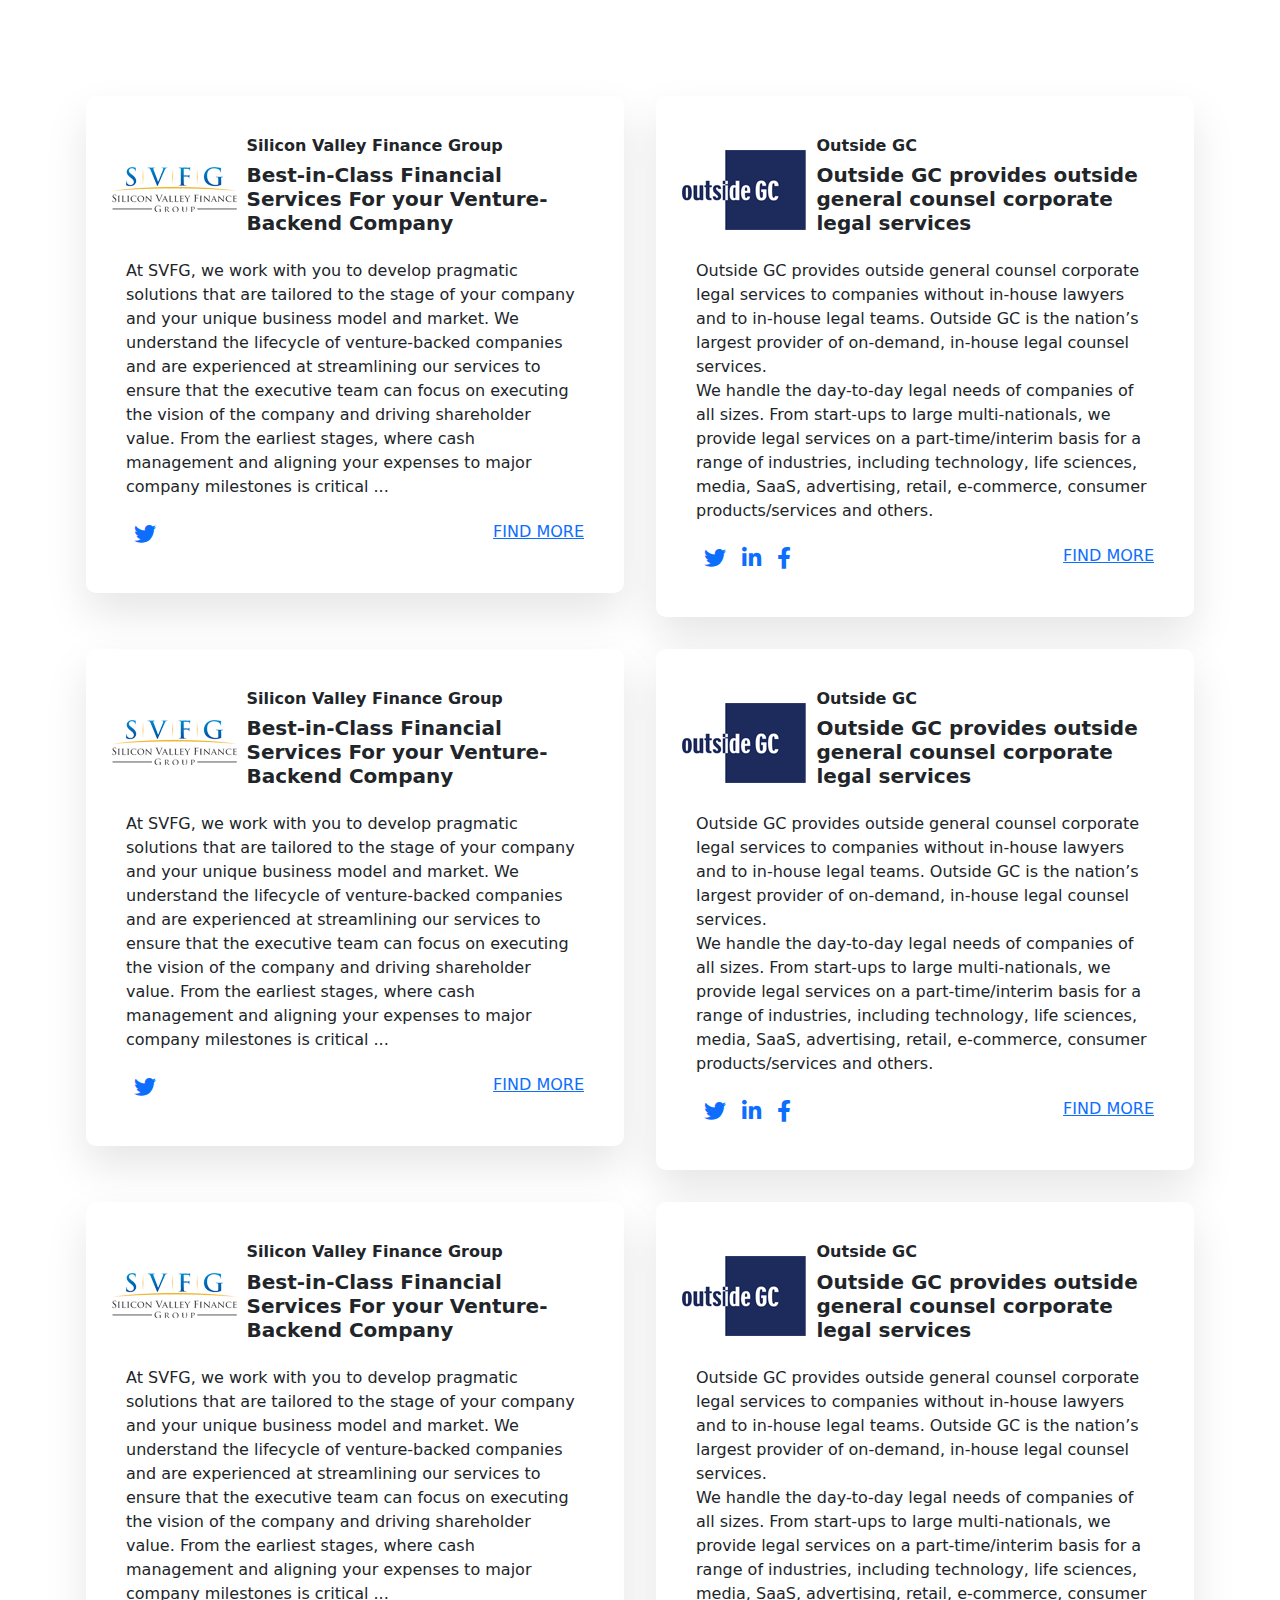
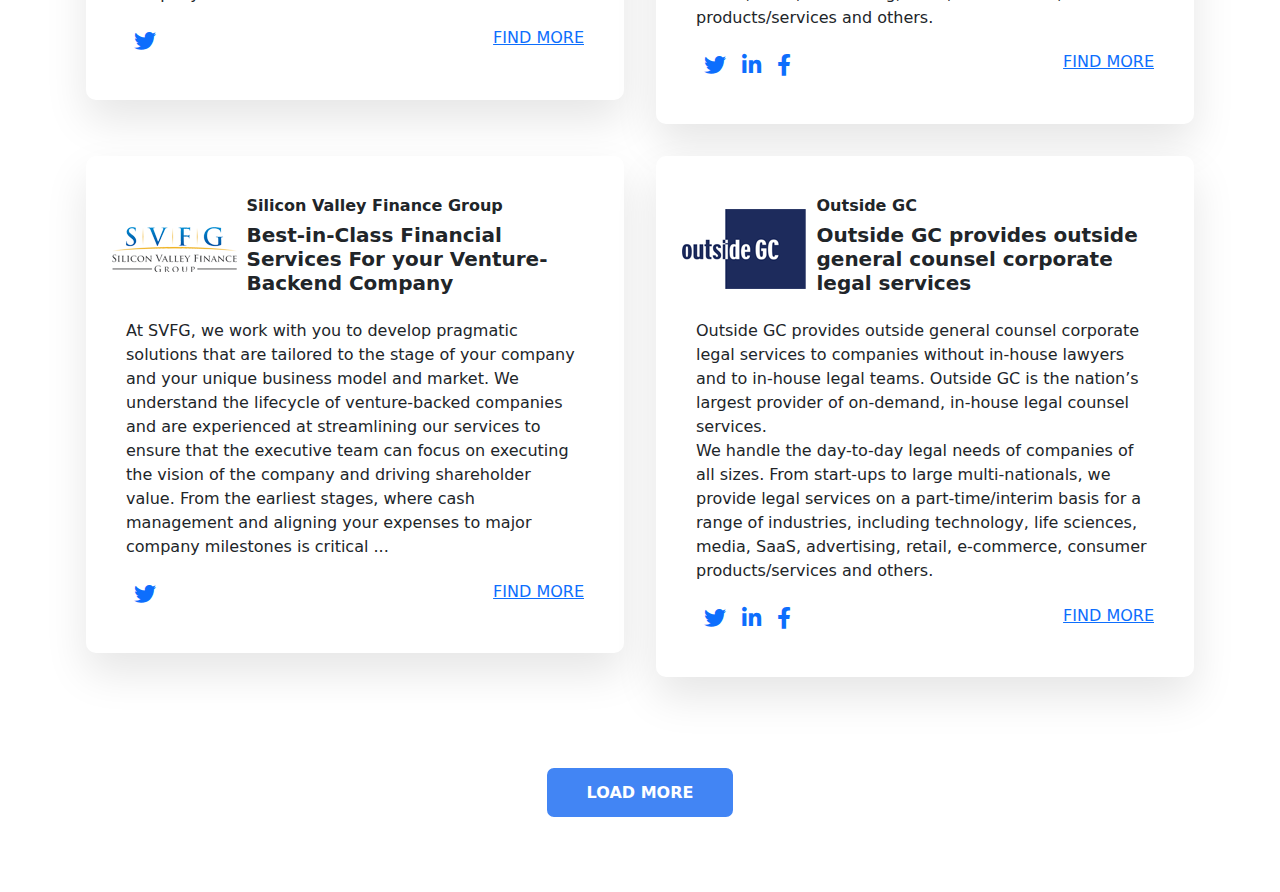
==== commit 9a1da6a0: "." ====
--- a/supporting-act/index.html
+++ b/supporting-act/index.html
@@ -37,139 +37,139 @@
                                 </div>
                             </div>
                             <div class="row">
-                                <div class="col"><a class="social-link" href="https://twitter.com/outside_gc?ref_src=twsrc%5Egoogle%7Ctwcamp%5Eserp%7Ctwgr%5Eauthor"><i class="fab fa-twitter m-2"></i></a><a class="social-link" href="https://www.linkedin.com/company/outside-gc-llc"><i class="fab fa-linkedin-in m-2"></i></a><a class="social-link" href="https://www.facebook.com/Outside-GC-1256466431037551/"><i class="fab fa-facebook-f m-2"></i></a></div>
-                                <div class="col"><a class="d-xl-flex justify-content-xl-end align-items-xl-center find-more-link" href="supporting-act-single-1.html">FIND MORE</a></div>
-                            </div>
-                        </div>
-                    </div>
-                </div>
-                <div class="col-md-12 col-xl-6 col-md-6 col-sm-12 p-3">
-                    <div class="card news-item">
-                        <div class="card-body">
-                            <div class="row">
-                                <div class="col-xl-3 d-xl-flex justify-content-xl-center align-items-xl-center text-center"><img class="d-xl-flex" src="assets/img/outsideGC_logo.png"></div>
-                                <div class="col">
-                                    <h6 class="fw-bold news-item-company-name">Outside GC</h6>
-                                    <h5 class="fw-bold">Outside GC provides outside general counsel corporate legal services</h5>
-                                </div>
-                            </div>
-                            <div class="row">
-                                <div class="col-xl-12 text-center list-card-body">
-                                    <p class="mt-3" style="text-align: left;">Outside GC provides outside general counsel corporate legal services to companies without in-house lawyers and to in-house legal teams. Outside GC is the nation’s largest provider of on-demand, in-house legal counsel services. <br>We handle the day-to-day legal needs of companies of all sizes. From start-ups to large multi-nationals, we provide legal services on a part-time/interim basis for a range of industries, including technology, life sciences, media, SaaS, advertising, retail, e-commerce, consumer products/services and others.<br></p>
-                                </div>
-                            </div>
-                            <div class="row">
-                                <div class="col"><a class="social-link" href="https://twitter.com/outside_gc?ref_src=twsrc%5Egoogle%7Ctwcamp%5Eserp%7Ctwgr%5Eauthor"><i class="fab fa-twitter m-2"></i></a><a class="social-link" href="https://www.linkedin.com/company/outside-gc-llc"><i class="fab fa-linkedin-in m-2"></i></a><a class="social-link" href="https://www.facebook.com/Outside-GC-1256466431037551/"><i class="fab fa-facebook-f m-2"></i></a></div>
-                                <div class="col"><a class="d-xl-flex justify-content-xl-end align-items-xl-center find-more-link" href="supporting-act-single-2.html">FIND MORE</a></div>
-                            </div>
-                        </div>
-                    </div>
-                </div>
-                <div class="col-md-12 col-xl-6 col-md-6 col-sm-12 p-3">
-                    <div class="card news-item">
-                        <div class="card-body">
-                            <div class="row">
-                                <div class="col-xl-3 d-xl-flex justify-content-xl-center align-items-xl-center text-center"><img class="d-xl-flex" src="assets/img/BG_svfg.png"></div>
-                                <div class="col news-item-company-name-div">
-                                    <h6 class="fw-bold news-item-company-name">Silicon Valley Finance Group</h6>
-                                    <h5 class="fw-bold">Best-in-Class Financial Services For your Venture-Backend Company<br></h5>
-                                </div>
-                            </div>
-                            <div class="row">
-                                <div class="col-xl-12 text-center list-card-body">
-                                    <p class="mt-3" style="text-align: left;">At SVFG, we work with you to develop pragmatic solutions that are tailored to the stage of your company and your unique business model and market. We understand the lifecycle of venture-backed companies and are experienced at streamlining our services to ensure that the executive team can focus on executing the vision of the company and driving shareholder value. From the earliest stages, where cash management and aligning your expenses to major company milestones is critical ...<br></p>
-                                </div>
-                            </div>
-                            <div class="row">
-                                <div class="col"><a class="social-link" href="https://twitter.com/outside_gc?ref_src=twsrc%5Egoogle%7Ctwcamp%5Eserp%7Ctwgr%5Eauthor"><i class="fab fa-twitter m-2"></i></a><a class="social-link" href="https://www.linkedin.com/company/outside-gc-llc"><i class="fab fa-linkedin-in m-2"></i></a><a class="social-link" href="https://www.facebook.com/Outside-GC-1256466431037551/"><i class="fab fa-facebook-f m-2"></i></a></div>
-                                <div class="col"><a class="d-xl-flex justify-content-xl-end align-items-xl-center find-more-link" href="supporting-act-single-1.html">FIND MORE</a></div>
-                            </div>
-                        </div>
-                    </div>
-                </div>
-                <div class="col-md-12 col-xl-6 col-md-6 col-sm-12 p-3">
-                    <div class="card news-item">
-                        <div class="card-body">
-                            <div class="row">
-                                <div class="col-xl-3 d-xl-flex justify-content-xl-center align-items-xl-center text-center"><img class="d-xl-flex" src="assets/img/outsideGC_logo.png"></div>
-                                <div class="col">
-                                    <h6 class="fw-bold news-item-company-name">Outside GC</h6>
-                                    <h5 class="fw-bold">Outside GC provides outside general counsel corporate legal services</h5>
-                                </div>
-                            </div>
-                            <div class="row">
-                                <div class="col-xl-12 text-center list-card-body">
-                                    <p class="mt-3" style="text-align: left;">Outside GC provides outside general counsel corporate legal services to companies without in-house lawyers and to in-house legal teams. Outside GC is the nation’s largest provider of on-demand, in-house legal counsel services. <br>We handle the day-to-day legal needs of companies of all sizes. From start-ups to large multi-nationals, we provide legal services on a part-time/interim basis for a range of industries, including technology, life sciences, media, SaaS, advertising, retail, e-commerce, consumer products/services and others.<br></p>
-                                </div>
-                            </div>
-                            <div class="row">
-                                <div class="col"><a class="social-link" href="https://twitter.com/outside_gc?ref_src=twsrc%5Egoogle%7Ctwcamp%5Eserp%7Ctwgr%5Eauthor"><i class="fab fa-twitter m-2"></i></a><a class="social-link" href="https://www.linkedin.com/company/outside-gc-llc"><i class="fab fa-linkedin-in m-2"></i></a><a class="social-link" href="https://www.facebook.com/Outside-GC-1256466431037551/"><i class="fab fa-facebook-f m-2"></i></a></div>
-                                <div class="col"><a class="d-xl-flex justify-content-xl-end align-items-xl-center find-more-link" href="supporting-act-single-2.html">FIND MORE</a></div>
-                            </div>
-                        </div>
-                    </div>
-                </div>
-                <div class="col-md-12 col-xl-6 col-md-6 col-sm-12 p-3">
-                    <div class="card news-item">
-                        <div class="card-body">
-                            <div class="row">
-                                <div class="col-xl-3 d-xl-flex justify-content-xl-center align-items-xl-center text-center"><img class="d-xl-flex" src="assets/img/BG_svfg.png"></div>
-                                <div class="col news-item-company-name-div">
-                                    <h6 class="fw-bold news-item-company-name">Silicon Valley Finance Group</h6>
-                                    <h5 class="fw-bold">Best-in-Class Financial Services For your Venture-Backend Company<br></h5>
-                                </div>
-                            </div>
-                            <div class="row">
-                                <div class="col-xl-12 text-center list-card-body">
-                                    <p class="mt-3" style="text-align: left;">At SVFG, we work with you to develop pragmatic solutions that are tailored to the stage of your company and your unique business model and market. We understand the lifecycle of venture-backed companies and are experienced at streamlining our services to ensure that the executive team can focus on executing the vision of the company and driving shareholder value. From the earliest stages, where cash management and aligning your expenses to major company milestones is critical ...<br></p>
-                                </div>
-                            </div>
-                            <div class="row">
-                                <div class="col"><a class="social-link" href="https://twitter.com/outside_gc?ref_src=twsrc%5Egoogle%7Ctwcamp%5Eserp%7Ctwgr%5Eauthor"><i class="fab fa-twitter m-2"></i></a><a class="social-link" href="https://www.linkedin.com/company/outside-gc-llc"><i class="fab fa-linkedin-in m-2"></i></a><a class="social-link" href="https://www.facebook.com/Outside-GC-1256466431037551/"><i class="fab fa-facebook-f m-2"></i></a></div>
-                                <div class="col"><a class="d-xl-flex justify-content-xl-end align-items-xl-center find-more-link" href="supporting-act-single-1.html">FIND MORE</a></div>
-                            </div>
-                        </div>
-                    </div>
-                </div>
-                <div class="col-md-12 col-xl-6 col-md-6 col-sm-12 p-3">
-                    <div class="card news-item">
-                        <div class="card-body">
-                            <div class="row">
-                                <div class="col-xl-3 d-xl-flex justify-content-xl-center align-items-xl-center text-center"><img class="d-xl-flex" src="assets/img/outsideGC_logo.png"></div>
-                                <div class="col">
-                                    <h6 class="fw-bold news-item-company-name">Outside GC</h6>
-                                    <h5 class="fw-bold">Outside GC provides outside general counsel corporate legal services</h5>
-                                </div>
-                            </div>
-                            <div class="row">
-                                <div class="col-xl-12 text-center list-card-body">
-                                    <p class="mt-3" style="text-align: left;">Outside GC provides outside general counsel corporate legal services to companies without in-house lawyers and to in-house legal teams. Outside GC is the nation’s largest provider of on-demand, in-house legal counsel services. <br>We handle the day-to-day legal needs of companies of all sizes. From start-ups to large multi-nationals, we provide legal services on a part-time/interim basis for a range of industries, including technology, life sciences, media, SaaS, advertising, retail, e-commerce, consumer products/services and others.<br></p>
-                                </div>
-                            </div>
-                            <div class="row">
-                                <div class="col"><a class="social-link" href="https://twitter.com/outside_gc?ref_src=twsrc%5Egoogle%7Ctwcamp%5Eserp%7Ctwgr%5Eauthor"><i class="fab fa-twitter m-2"></i></a><a class="social-link" href="https://www.linkedin.com/company/outside-gc-llc"><i class="fab fa-linkedin-in m-2"></i></a><a class="social-link" href="https://www.facebook.com/Outside-GC-1256466431037551/"><i class="fab fa-facebook-f m-2"></i></a></div>
-                                <div class="col"><a class="d-xl-flex justify-content-xl-end align-items-xl-center find-more-link" href="supporting-act-single-2.html">FIND MORE</a></div>
-                            </div>
-                        </div>
-                    </div>
-                </div>
-                <div class="col-md-12 col-xl-6 col-md-6 col-sm-12 p-3">
-                    <div class="card news-item">
-                        <div class="card-body">
-                            <div class="row">
-                                <div class="col-xl-3 d-xl-flex justify-content-xl-center align-items-xl-center text-center"><img class="d-xl-flex" src="assets/img/BG_svfg.png"></div>
-                                <div class="col news-item-company-name-div">
-                                    <h6 class="fw-bold news-item-company-name">Silicon Valley Finance Group</h6>
-                                    <h5 class="fw-bold">Best-in-Class Financial Services For your Venture-Backend Company<br></h5>
-                                </div>
-                            </div>
-                            <div class="row">
-                                <div class="col-xl-12 text-center list-card-body">
-                                    <p class="mt-3" style="text-align: left;">At SVFG, we work with you to develop pragmatic solutions that are tailored to the stage of your company and your unique business model and market. We understand the lifecycle of venture-backed companies and are experienced at streamlining our services to ensure that the executive team can focus on executing the vision of the company and driving shareholder value. From the earliest stages, where cash management and aligning your expenses to major company milestones is critical ...<br></p>
-                                </div>
-                            </div>
-                            <div class="row">
-                                <div class="col"><a class="social-link" href="https://twitter.com/outside_gc?ref_src=twsrc%5Egoogle%7Ctwcamp%5Eserp%7Ctwgr%5Eauthor"><i class="fab fa-twitter m-2"></i></a><a class="social-link" href="https://www.linkedin.com/company/outside-gc-llc"><i class="fab fa-linkedin-in m-2"></i></a><a class="social-link" href="https://www.facebook.com/Outside-GC-1256466431037551/"><i class="fab fa-facebook-f m-2"></i></a></div>
+                                <div class="col"><a class="social-link" href="https://www.linkedin.com/company/silicon-valley-finance-group/"><i class="fab fa-twitter m-2"></i></a></div>
+                                <div class="col"><a class="d-xl-flex justify-content-xl-end align-items-xl-center find-more-link" href="supporting-act-single-1.html">FIND MORE</a></div>
+                            </div>
+                        </div>
+                    </div>
+                </div>
+                <div class="col-md-12 col-xl-6 col-md-6 col-sm-12 p-3">
+                    <div class="card news-item">
+                        <div class="card-body">
+                            <div class="row">
+                                <div class="col-xl-3 d-xl-flex justify-content-xl-center align-items-xl-center text-center"><img class="d-xl-flex" src="assets/img/outsideGC_logo.png"></div>
+                                <div class="col">
+                                    <h6 class="fw-bold news-item-company-name">Outside GC</h6>
+                                    <h5 class="fw-bold">Outside GC provides outside general counsel corporate legal services</h5>
+                                </div>
+                            </div>
+                            <div class="row">
+                                <div class="col-xl-12 text-center list-card-body">
+                                    <p class="mt-3" style="text-align: left;">Outside GC provides outside general counsel corporate legal services to companies without in-house lawyers and to in-house legal teams. Outside GC is the nation’s largest provider of on-demand, in-house legal counsel services. <br>We handle the day-to-day legal needs of companies of all sizes. From start-ups to large multi-nationals, we provide legal services on a part-time/interim basis for a range of industries, including technology, life sciences, media, SaaS, advertising, retail, e-commerce, consumer products/services and others.<br></p>
+                                </div>
+                            </div>
+                            <div class="row">
+                                <div class="col"><a class="social-link" href="https://twitter.com/outside_gc?ref_src=twsrc%5Egoogle%7Ctwcamp%5Eserp%7Ctwgr%5Eauthor"><i class="fab fa-twitter m-2"></i></a><a class="social-link" href="https://www.linkedin.com/company/outside-gc-llc"><i class="fab fa-linkedin-in m-2"></i></a><a class="social-link" href="https://www.facebook.com/Outside-GC-1256466431037551/"><i class="fab fa-facebook-f m-2"></i></a></div>
+                                <div class="col"><a class="d-xl-flex justify-content-xl-end align-items-xl-center find-more-link" href="supporting-act-single-2.html">FIND MORE</a></div>
+                            </div>
+                        </div>
+                    </div>
+                </div>
+                <div class="col-md-12 col-xl-6 col-md-6 col-sm-12 p-3">
+                    <div class="card news-item">
+                        <div class="card-body">
+                            <div class="row">
+                                <div class="col-xl-3 d-xl-flex justify-content-xl-center align-items-xl-center text-center"><img class="d-xl-flex" src="assets/img/BG_svfg.png"></div>
+                                <div class="col news-item-company-name-div">
+                                    <h6 class="fw-bold news-item-company-name">Silicon Valley Finance Group</h6>
+                                    <h5 class="fw-bold">Best-in-Class Financial Services For your Venture-Backend Company<br></h5>
+                                </div>
+                            </div>
+                            <div class="row">
+                                <div class="col-xl-12 text-center list-card-body">
+                                    <p class="mt-3" style="text-align: left;">At SVFG, we work with you to develop pragmatic solutions that are tailored to the stage of your company and your unique business model and market. We understand the lifecycle of venture-backed companies and are experienced at streamlining our services to ensure that the executive team can focus on executing the vision of the company and driving shareholder value. From the earliest stages, where cash management and aligning your expenses to major company milestones is critical ...<br></p>
+                                </div>
+                            </div>
+                            <div class="row">
+                                <div class="col"><a class="social-link" href="https://www.linkedin.com/company/silicon-valley-finance-group/"><i class="fab fa-twitter m-2"></i></a></div>
+                                <div class="col"><a class="d-xl-flex justify-content-xl-end align-items-xl-center find-more-link" href="supporting-act-single-1.html">FIND MORE</a></div>
+                            </div>
+                        </div>
+                    </div>
+                </div>
+                <div class="col-md-12 col-xl-6 col-md-6 col-sm-12 p-3">
+                    <div class="card news-item">
+                        <div class="card-body">
+                            <div class="row">
+                                <div class="col-xl-3 d-xl-flex justify-content-xl-center align-items-xl-center text-center"><img class="d-xl-flex" src="assets/img/outsideGC_logo.png"></div>
+                                <div class="col">
+                                    <h6 class="fw-bold news-item-company-name">Outside GC</h6>
+                                    <h5 class="fw-bold">Outside GC provides outside general counsel corporate legal services</h5>
+                                </div>
+                            </div>
+                            <div class="row">
+                                <div class="col-xl-12 text-center list-card-body">
+                                    <p class="mt-3" style="text-align: left;">Outside GC provides outside general counsel corporate legal services to companies without in-house lawyers and to in-house legal teams. Outside GC is the nation’s largest provider of on-demand, in-house legal counsel services. <br>We handle the day-to-day legal needs of companies of all sizes. From start-ups to large multi-nationals, we provide legal services on a part-time/interim basis for a range of industries, including technology, life sciences, media, SaaS, advertising, retail, e-commerce, consumer products/services and others.<br></p>
+                                </div>
+                            </div>
+                            <div class="row">
+                                <div class="col"><a class="social-link" href="https://twitter.com/outside_gc?ref_src=twsrc%5Egoogle%7Ctwcamp%5Eserp%7Ctwgr%5Eauthor"><i class="fab fa-twitter m-2"></i></a><a class="social-link" href="https://www.linkedin.com/company/outside-gc-llc"><i class="fab fa-linkedin-in m-2"></i></a><a class="social-link" href="https://www.facebook.com/Outside-GC-1256466431037551/"><i class="fab fa-facebook-f m-2"></i></a></div>
+                                <div class="col"><a class="d-xl-flex justify-content-xl-end align-items-xl-center find-more-link" href="supporting-act-single-2.html">FIND MORE</a></div>
+                            </div>
+                        </div>
+                    </div>
+                </div>
+                <div class="col-md-12 col-xl-6 col-md-6 col-sm-12 p-3">
+                    <div class="card news-item">
+                        <div class="card-body">
+                            <div class="row">
+                                <div class="col-xl-3 d-xl-flex justify-content-xl-center align-items-xl-center text-center"><img class="d-xl-flex" src="assets/img/BG_svfg.png"></div>
+                                <div class="col news-item-company-name-div">
+                                    <h6 class="fw-bold news-item-company-name">Silicon Valley Finance Group</h6>
+                                    <h5 class="fw-bold">Best-in-Class Financial Services For your Venture-Backend Company<br></h5>
+                                </div>
+                            </div>
+                            <div class="row">
+                                <div class="col-xl-12 text-center list-card-body">
+                                    <p class="mt-3" style="text-align: left;">At SVFG, we work with you to develop pragmatic solutions that are tailored to the stage of your company and your unique business model and market. We understand the lifecycle of venture-backed companies and are experienced at streamlining our services to ensure that the executive team can focus on executing the vision of the company and driving shareholder value. From the earliest stages, where cash management and aligning your expenses to major company milestones is critical ...<br></p>
+                                </div>
+                            </div>
+                            <div class="row">
+                                <div class="col"><a class="social-link" href="https://www.linkedin.com/company/silicon-valley-finance-group/"><i class="fab fa-twitter m-2"></i></a></div>
+                                <div class="col"><a class="d-xl-flex justify-content-xl-end align-items-xl-center find-more-link" href="supporting-act-single-1.html">FIND MORE</a></div>
+                            </div>
+                        </div>
+                    </div>
+                </div>
+                <div class="col-md-12 col-xl-6 col-md-6 col-sm-12 p-3">
+                    <div class="card news-item">
+                        <div class="card-body">
+                            <div class="row">
+                                <div class="col-xl-3 d-xl-flex justify-content-xl-center align-items-xl-center text-center"><img class="d-xl-flex" src="assets/img/outsideGC_logo.png"></div>
+                                <div class="col">
+                                    <h6 class="fw-bold news-item-company-name">Outside GC</h6>
+                                    <h5 class="fw-bold">Outside GC provides outside general counsel corporate legal services</h5>
+                                </div>
+                            </div>
+                            <div class="row">
+                                <div class="col-xl-12 text-center list-card-body">
+                                    <p class="mt-3" style="text-align: left;">Outside GC provides outside general counsel corporate legal services to companies without in-house lawyers and to in-house legal teams. Outside GC is the nation’s largest provider of on-demand, in-house legal counsel services. <br>We handle the day-to-day legal needs of companies of all sizes. From start-ups to large multi-nationals, we provide legal services on a part-time/interim basis for a range of industries, including technology, life sciences, media, SaaS, advertising, retail, e-commerce, consumer products/services and others.<br></p>
+                                </div>
+                            </div>
+                            <div class="row">
+                                <div class="col"><a class="social-link" href="https://twitter.com/outside_gc?ref_src=twsrc%5Egoogle%7Ctwcamp%5Eserp%7Ctwgr%5Eauthor"><i class="fab fa-twitter m-2"></i></a><a class="social-link" href="https://www.linkedin.com/company/outside-gc-llc"><i class="fab fa-linkedin-in m-2"></i></a><a class="social-link" href="https://www.facebook.com/Outside-GC-1256466431037551/"><i class="fab fa-facebook-f m-2"></i></a></div>
+                                <div class="col"><a class="d-xl-flex justify-content-xl-end align-items-xl-center find-more-link" href="supporting-act-single-2.html">FIND MORE</a></div>
+                            </div>
+                        </div>
+                    </div>
+                </div>
+                <div class="col-md-12 col-xl-6 col-md-6 col-sm-12 p-3">
+                    <div class="card news-item">
+                        <div class="card-body">
+                            <div class="row">
+                                <div class="col-xl-3 d-xl-flex justify-content-xl-center align-items-xl-center text-center"><img class="d-xl-flex" src="assets/img/BG_svfg.png"></div>
+                                <div class="col news-item-company-name-div">
+                                    <h6 class="fw-bold news-item-company-name">Silicon Valley Finance Group</h6>
+                                    <h5 class="fw-bold">Best-in-Class Financial Services For your Venture-Backend Company<br></h5>
+                                </div>
+                            </div>
+                            <div class="row">
+                                <div class="col-xl-12 text-center list-card-body">
+                                    <p class="mt-3" style="text-align: left;">At SVFG, we work with you to develop pragmatic solutions that are tailored to the stage of your company and your unique business model and market. We understand the lifecycle of venture-backed companies and are experienced at streamlining our services to ensure that the executive team can focus on executing the vision of the company and driving shareholder value. From the earliest stages, where cash management and aligning your expenses to major company milestones is critical ...<br></p>
+                                </div>
+                            </div>
+                            <div class="row">
+                                <div class="col"><a class="social-link" href="https://www.linkedin.com/company/silicon-valley-finance-group/"><i class="fab fa-twitter m-2"></i></a></div>
                                 <div class="col"><a class="d-xl-flex justify-content-xl-end align-items-xl-center find-more-link" href="supporting-act-single-1.html">FIND MORE</a></div>
                             </div>
                         </div>
--- a/supporting-act/assets/css/styles.css
+++ b/supporting-act/assets/css/styles.css
@@ -207,3 +207,7 @@
   color: rgb(121, 121, 124) !important;
 }
 
+.list-card-body {
+  min-height: 14em;
+}
+
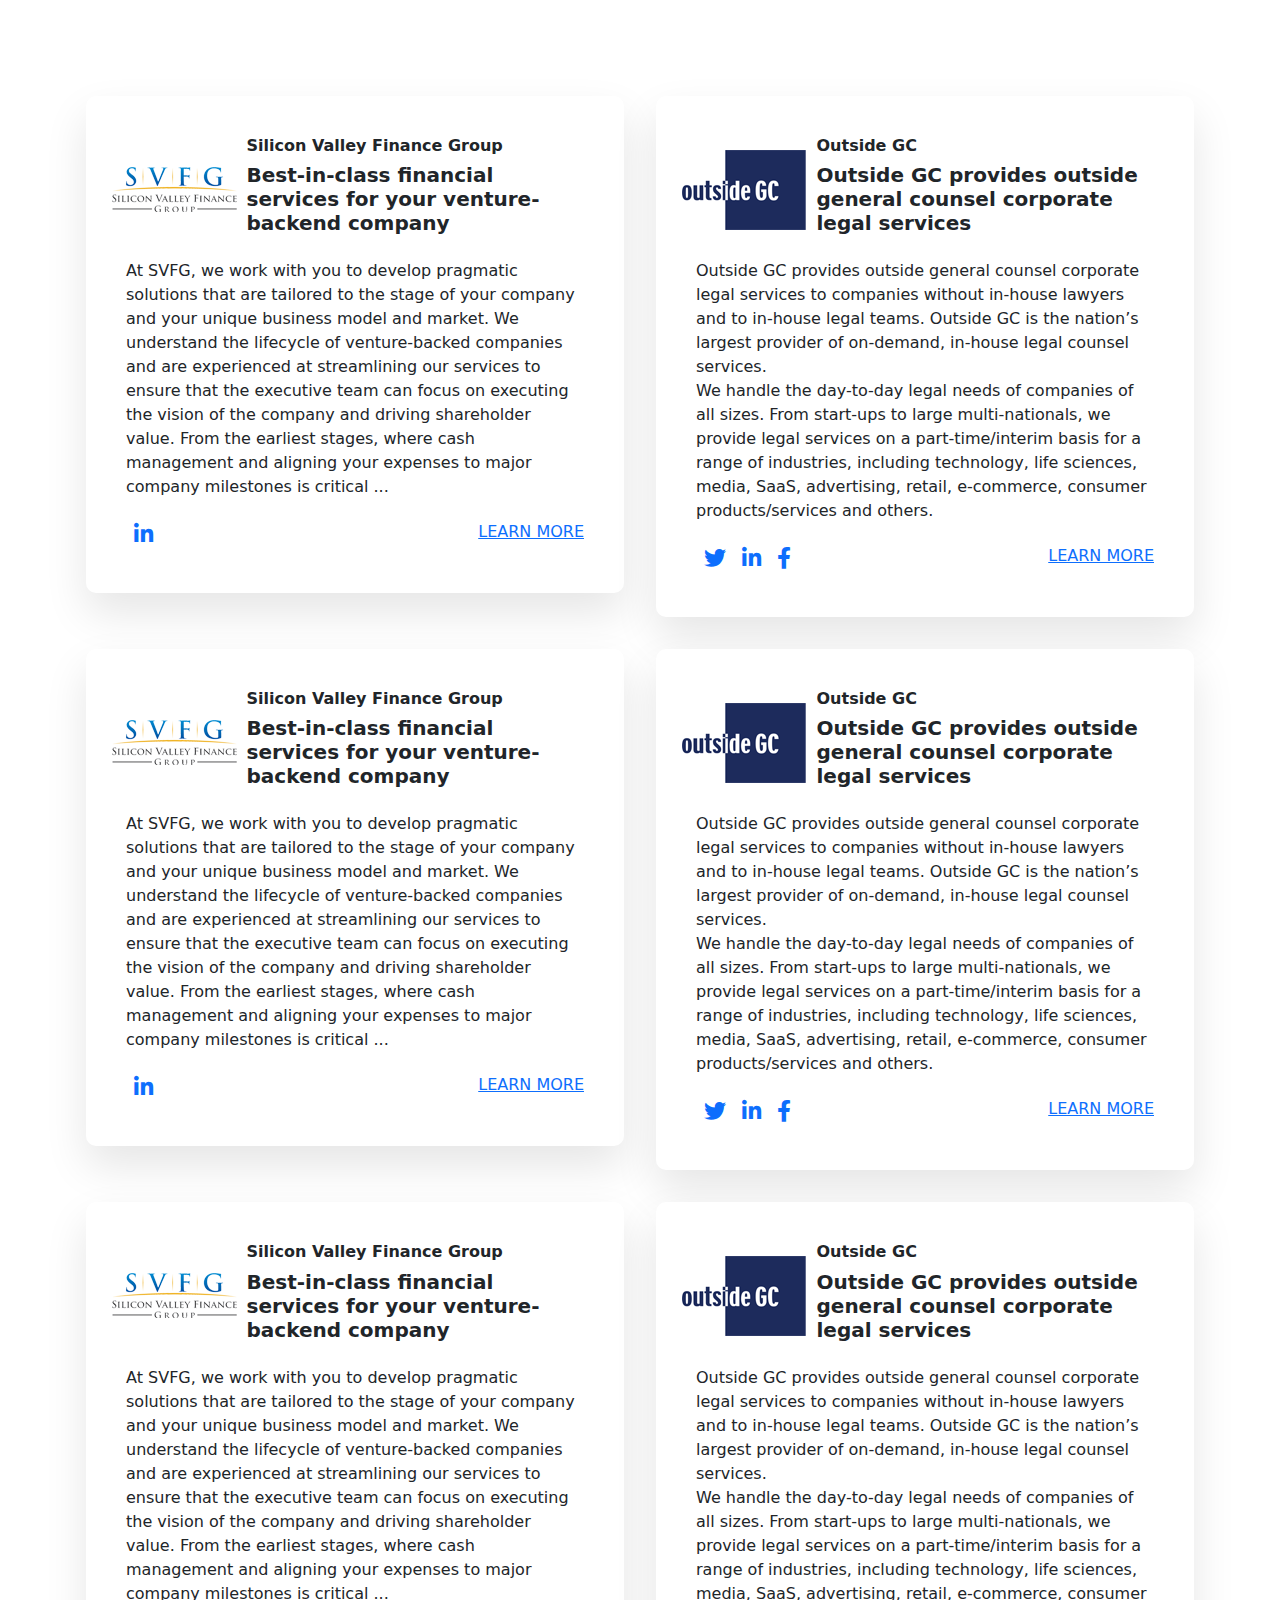
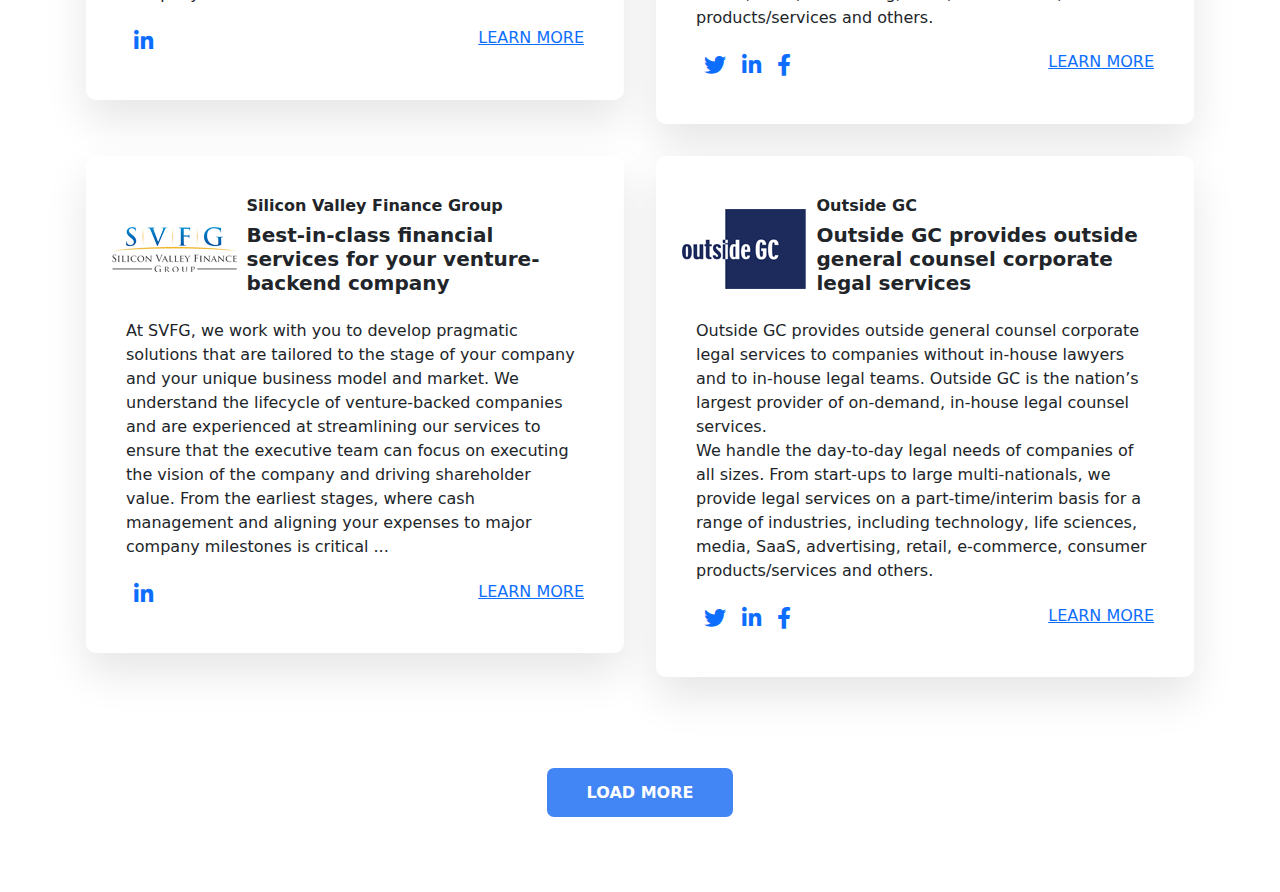
==== commit 9f52789c: "again changes" ====
--- a/supporting-act/index.html
+++ b/supporting-act/index.html
@@ -28,171 +28,171 @@
                                 <div class="col-xl-3 d-xl-flex justify-content-xl-center align-items-xl-center text-center"><img class="d-xl-flex" src="assets/img/BG_svfg.png"></div>
                                 <div class="col news-item-company-name-div">
                                     <h6 class="fw-bold news-item-company-name">Silicon Valley Finance Group</h6>
-                                    <h5 class="fw-bold">Best-in-Class Financial Services For your Venture-Backend Company<br></h5>
-                                </div>
-                            </div>
-                            <div class="row">
-                                <div class="col-xl-12 text-center list-card-body">
-                                    <p class="mt-3" style="text-align: left;">At SVFG, we work with you to develop pragmatic solutions that are tailored to the stage of your company and your unique business model and market. We understand the lifecycle of venture-backed companies and are experienced at streamlining our services to ensure that the executive team can focus on executing the vision of the company and driving shareholder value. From the earliest stages, where cash management and aligning your expenses to major company milestones is critical ...<br></p>
-                                </div>
-                            </div>
-                            <div class="row">
-                                <div class="col"><a class="social-link" href="https://www.linkedin.com/company/silicon-valley-finance-group/"><i class="fab fa-twitter m-2"></i></a></div>
-                                <div class="col"><a class="d-xl-flex justify-content-xl-end align-items-xl-center find-more-link" href="supporting-act-single-1.html">FIND MORE</a></div>
-                            </div>
-                        </div>
-                    </div>
-                </div>
-                <div class="col-md-12 col-xl-6 col-md-6 col-sm-12 p-3">
-                    <div class="card news-item">
-                        <div class="card-body">
-                            <div class="row">
-                                <div class="col-xl-3 d-xl-flex justify-content-xl-center align-items-xl-center text-center"><img class="d-xl-flex" src="assets/img/outsideGC_logo.png"></div>
-                                <div class="col">
-                                    <h6 class="fw-bold news-item-company-name">Outside GC</h6>
-                                    <h5 class="fw-bold">Outside GC provides outside general counsel corporate legal services</h5>
-                                </div>
-                            </div>
-                            <div class="row">
-                                <div class="col-xl-12 text-center list-card-body">
-                                    <p class="mt-3" style="text-align: left;">Outside GC provides outside general counsel corporate legal services to companies without in-house lawyers and to in-house legal teams. Outside GC is the nation’s largest provider of on-demand, in-house legal counsel services. <br>We handle the day-to-day legal needs of companies of all sizes. From start-ups to large multi-nationals, we provide legal services on a part-time/interim basis for a range of industries, including technology, life sciences, media, SaaS, advertising, retail, e-commerce, consumer products/services and others.<br></p>
-                                </div>
-                            </div>
-                            <div class="row">
-                                <div class="col"><a class="social-link" href="https://twitter.com/outside_gc?ref_src=twsrc%5Egoogle%7Ctwcamp%5Eserp%7Ctwgr%5Eauthor"><i class="fab fa-twitter m-2"></i></a><a class="social-link" href="https://www.linkedin.com/company/outside-gc-llc"><i class="fab fa-linkedin-in m-2"></i></a><a class="social-link" href="https://www.facebook.com/Outside-GC-1256466431037551/"><i class="fab fa-facebook-f m-2"></i></a></div>
-                                <div class="col"><a class="d-xl-flex justify-content-xl-end align-items-xl-center find-more-link" href="supporting-act-single-2.html">FIND MORE</a></div>
-                            </div>
-                        </div>
-                    </div>
-                </div>
-                <div class="col-md-12 col-xl-6 col-md-6 col-sm-12 p-3">
-                    <div class="card news-item">
-                        <div class="card-body">
-                            <div class="row">
-                                <div class="col-xl-3 d-xl-flex justify-content-xl-center align-items-xl-center text-center"><img class="d-xl-flex" src="assets/img/BG_svfg.png"></div>
-                                <div class="col news-item-company-name-div">
-                                    <h6 class="fw-bold news-item-company-name">Silicon Valley Finance Group</h6>
-                                    <h5 class="fw-bold">Best-in-Class Financial Services For your Venture-Backend Company<br></h5>
-                                </div>
-                            </div>
-                            <div class="row">
-                                <div class="col-xl-12 text-center list-card-body">
-                                    <p class="mt-3" style="text-align: left;">At SVFG, we work with you to develop pragmatic solutions that are tailored to the stage of your company and your unique business model and market. We understand the lifecycle of venture-backed companies and are experienced at streamlining our services to ensure that the executive team can focus on executing the vision of the company and driving shareholder value. From the earliest stages, where cash management and aligning your expenses to major company milestones is critical ...<br></p>
-                                </div>
-                            </div>
-                            <div class="row">
-                                <div class="col"><a class="social-link" href="https://www.linkedin.com/company/silicon-valley-finance-group/"><i class="fab fa-twitter m-2"></i></a></div>
-                                <div class="col"><a class="d-xl-flex justify-content-xl-end align-items-xl-center find-more-link" href="supporting-act-single-1.html">FIND MORE</a></div>
-                            </div>
-                        </div>
-                    </div>
-                </div>
-                <div class="col-md-12 col-xl-6 col-md-6 col-sm-12 p-3">
-                    <div class="card news-item">
-                        <div class="card-body">
-                            <div class="row">
-                                <div class="col-xl-3 d-xl-flex justify-content-xl-center align-items-xl-center text-center"><img class="d-xl-flex" src="assets/img/outsideGC_logo.png"></div>
-                                <div class="col">
-                                    <h6 class="fw-bold news-item-company-name">Outside GC</h6>
-                                    <h5 class="fw-bold">Outside GC provides outside general counsel corporate legal services</h5>
-                                </div>
-                            </div>
-                            <div class="row">
-                                <div class="col-xl-12 text-center list-card-body">
-                                    <p class="mt-3" style="text-align: left;">Outside GC provides outside general counsel corporate legal services to companies without in-house lawyers and to in-house legal teams. Outside GC is the nation’s largest provider of on-demand, in-house legal counsel services. <br>We handle the day-to-day legal needs of companies of all sizes. From start-ups to large multi-nationals, we provide legal services on a part-time/interim basis for a range of industries, including technology, life sciences, media, SaaS, advertising, retail, e-commerce, consumer products/services and others.<br></p>
-                                </div>
-                            </div>
-                            <div class="row">
-                                <div class="col"><a class="social-link" href="https://twitter.com/outside_gc?ref_src=twsrc%5Egoogle%7Ctwcamp%5Eserp%7Ctwgr%5Eauthor"><i class="fab fa-twitter m-2"></i></a><a class="social-link" href="https://www.linkedin.com/company/outside-gc-llc"><i class="fab fa-linkedin-in m-2"></i></a><a class="social-link" href="https://www.facebook.com/Outside-GC-1256466431037551/"><i class="fab fa-facebook-f m-2"></i></a></div>
-                                <div class="col"><a class="d-xl-flex justify-content-xl-end align-items-xl-center find-more-link" href="supporting-act-single-2.html">FIND MORE</a></div>
-                            </div>
-                        </div>
-                    </div>
-                </div>
-                <div class="col-md-12 col-xl-6 col-md-6 col-sm-12 p-3">
-                    <div class="card news-item">
-                        <div class="card-body">
-                            <div class="row">
-                                <div class="col-xl-3 d-xl-flex justify-content-xl-center align-items-xl-center text-center"><img class="d-xl-flex" src="assets/img/BG_svfg.png"></div>
-                                <div class="col news-item-company-name-div">
-                                    <h6 class="fw-bold news-item-company-name">Silicon Valley Finance Group</h6>
-                                    <h5 class="fw-bold">Best-in-Class Financial Services For your Venture-Backend Company<br></h5>
-                                </div>
-                            </div>
-                            <div class="row">
-                                <div class="col-xl-12 text-center list-card-body">
-                                    <p class="mt-3" style="text-align: left;">At SVFG, we work with you to develop pragmatic solutions that are tailored to the stage of your company and your unique business model and market. We understand the lifecycle of venture-backed companies and are experienced at streamlining our services to ensure that the executive team can focus on executing the vision of the company and driving shareholder value. From the earliest stages, where cash management and aligning your expenses to major company milestones is critical ...<br></p>
-                                </div>
-                            </div>
-                            <div class="row">
-                                <div class="col"><a class="social-link" href="https://www.linkedin.com/company/silicon-valley-finance-group/"><i class="fab fa-twitter m-2"></i></a></div>
-                                <div class="col"><a class="d-xl-flex justify-content-xl-end align-items-xl-center find-more-link" href="supporting-act-single-1.html">FIND MORE</a></div>
-                            </div>
-                        </div>
-                    </div>
-                </div>
-                <div class="col-md-12 col-xl-6 col-md-6 col-sm-12 p-3">
-                    <div class="card news-item">
-                        <div class="card-body">
-                            <div class="row">
-                                <div class="col-xl-3 d-xl-flex justify-content-xl-center align-items-xl-center text-center"><img class="d-xl-flex" src="assets/img/outsideGC_logo.png"></div>
-                                <div class="col">
-                                    <h6 class="fw-bold news-item-company-name">Outside GC</h6>
-                                    <h5 class="fw-bold">Outside GC provides outside general counsel corporate legal services</h5>
-                                </div>
-                            </div>
-                            <div class="row">
-                                <div class="col-xl-12 text-center list-card-body">
-                                    <p class="mt-3" style="text-align: left;">Outside GC provides outside general counsel corporate legal services to companies without in-house lawyers and to in-house legal teams. Outside GC is the nation’s largest provider of on-demand, in-house legal counsel services. <br>We handle the day-to-day legal needs of companies of all sizes. From start-ups to large multi-nationals, we provide legal services on a part-time/interim basis for a range of industries, including technology, life sciences, media, SaaS, advertising, retail, e-commerce, consumer products/services and others.<br></p>
-                                </div>
-                            </div>
-                            <div class="row">
-                                <div class="col"><a class="social-link" href="https://twitter.com/outside_gc?ref_src=twsrc%5Egoogle%7Ctwcamp%5Eserp%7Ctwgr%5Eauthor"><i class="fab fa-twitter m-2"></i></a><a class="social-link" href="https://www.linkedin.com/company/outside-gc-llc"><i class="fab fa-linkedin-in m-2"></i></a><a class="social-link" href="https://www.facebook.com/Outside-GC-1256466431037551/"><i class="fab fa-facebook-f m-2"></i></a></div>
-                                <div class="col"><a class="d-xl-flex justify-content-xl-end align-items-xl-center find-more-link" href="supporting-act-single-2.html">FIND MORE</a></div>
-                            </div>
-                        </div>
-                    </div>
-                </div>
-                <div class="col-md-12 col-xl-6 col-md-6 col-sm-12 p-3">
-                    <div class="card news-item">
-                        <div class="card-body">
-                            <div class="row">
-                                <div class="col-xl-3 d-xl-flex justify-content-xl-center align-items-xl-center text-center"><img class="d-xl-flex" src="assets/img/BG_svfg.png"></div>
-                                <div class="col news-item-company-name-div">
-                                    <h6 class="fw-bold news-item-company-name">Silicon Valley Finance Group</h6>
-                                    <h5 class="fw-bold">Best-in-Class Financial Services For your Venture-Backend Company<br></h5>
-                                </div>
-                            </div>
-                            <div class="row">
-                                <div class="col-xl-12 text-center list-card-body">
-                                    <p class="mt-3" style="text-align: left;">At SVFG, we work with you to develop pragmatic solutions that are tailored to the stage of your company and your unique business model and market. We understand the lifecycle of venture-backed companies and are experienced at streamlining our services to ensure that the executive team can focus on executing the vision of the company and driving shareholder value. From the earliest stages, where cash management and aligning your expenses to major company milestones is critical ...<br></p>
-                                </div>
-                            </div>
-                            <div class="row">
-                                <div class="col"><a class="social-link" href="https://www.linkedin.com/company/silicon-valley-finance-group/"><i class="fab fa-twitter m-2"></i></a></div>
-                                <div class="col"><a class="d-xl-flex justify-content-xl-end align-items-xl-center find-more-link" href="supporting-act-single-1.html">FIND MORE</a></div>
-                            </div>
-                        </div>
-                    </div>
-                </div>
-                <div class="col-md-12 col-xl-6 col-md-6 col-sm-12 p-3">
-                    <div class="card news-item">
-                        <div class="card-body">
-                            <div class="row">
-                                <div class="col-xl-3 d-xl-flex justify-content-xl-center align-items-xl-center text-center"><img class="d-xl-flex" src="assets/img/outsideGC_logo.png"></div>
-                                <div class="col">
-                                    <h6 class="fw-bold news-item-company-name">Outside GC</h6>
-                                    <h5 class="fw-bold">Outside GC provides outside general counsel corporate legal services</h5>
-                                </div>
-                            </div>
-                            <div class="row">
-                                <div class="col-xl-12 text-center list-card-body">
-                                    <p class="mt-3" style="text-align: left;">Outside GC provides outside general counsel corporate legal services to companies without in-house lawyers and to in-house legal teams. Outside GC is the nation’s largest provider of on-demand, in-house legal counsel services. <br>We handle the day-to-day legal needs of companies of all sizes. From start-ups to large multi-nationals, we provide legal services on a part-time/interim basis for a range of industries, including technology, life sciences, media, SaaS, advertising, retail, e-commerce, consumer products/services and others.<br></p>
-                                </div>
-                            </div>
-                            <div class="row">
-                                <div class="col"><a class="social-link" href="https://twitter.com/outside_gc?ref_src=twsrc%5Egoogle%7Ctwcamp%5Eserp%7Ctwgr%5Eauthor"><i class="fab fa-twitter m-2"></i></a><a class="social-link" href="https://www.linkedin.com/company/outside-gc-llc"><i class="fab fa-linkedin-in m-2"></i></a><a class="social-link" href="https://www.facebook.com/Outside-GC-1256466431037551/"><i class="fab fa-facebook-f m-2"></i></a></div>
-                                <div class="col"><a class="d-xl-flex justify-content-xl-end align-items-xl-center find-more-link" href="supporting-act-single-2.html">FIND MORE</a></div>
+                                    <h5 class="fw-bold">Best-in-class financial services for your venture-backend company<br></h5>
+                                </div>
+                            </div>
+                            <div class="row">
+                                <div class="col-xl-12 text-center list-card-body">
+                                    <p class="mt-3" style="text-align: left;">At SVFG, we work with you to develop pragmatic solutions that are tailored to the stage of your company and your unique business model and market. We understand the lifecycle of venture-backed companies and are experienced at streamlining our services to ensure that the executive team can focus on executing the vision of the company and driving shareholder value. From the earliest stages, where cash management and aligning your expenses to major company milestones is critical ...<br></p>
+                                </div>
+                            </div>
+                            <div class="row">
+                                <div class="col"><a class="social-link" href="https://www.linkedin.com/company/silicon-valley-finance-group/"><i class="fab fa-linkedin-in m-2"></i></a></div>
+                                <div class="col"><a class="d-xl-flex justify-content-xl-end align-items-xl-center find-more-link" href="supporting-act-single-1.html">LEARN MORE</a></div>
+                            </div>
+                        </div>
+                    </div>
+                </div>
+                <div class="col-md-12 col-xl-6 col-md-6 col-sm-12 p-3">
+                    <div class="card news-item">
+                        <div class="card-body">
+                            <div class="row">
+                                <div class="col-xl-3 d-xl-flex justify-content-xl-center align-items-xl-center text-center"><img class="d-xl-flex" src="assets/img/outsideGC_logo.png"></div>
+                                <div class="col">
+                                    <h6 class="fw-bold news-item-company-name">Outside GC</h6>
+                                    <h5 class="fw-bold">Outside GC provides outside general counsel corporate legal services</h5>
+                                </div>
+                            </div>
+                            <div class="row">
+                                <div class="col-xl-12 text-center list-card-body">
+                                    <p class="mt-3" style="text-align: left;">Outside GC provides outside general counsel corporate legal services to companies without in-house lawyers and to in-house legal teams. Outside GC is the nation’s largest provider of on-demand, in-house legal counsel services. <br>We handle the day-to-day legal needs of companies of all sizes. From start-ups to large multi-nationals, we provide legal services on a part-time/interim basis for a range of industries, including technology, life sciences, media, SaaS, advertising, retail, e-commerce, consumer products/services and others.<br></p>
+                                </div>
+                            </div>
+                            <div class="row">
+                                <div class="col"><a class="social-link" href="https://twitter.com/outside_gc?ref_src=twsrc%5Egoogle%7Ctwcamp%5Eserp%7Ctwgr%5Eauthor"><i class="fab fa-twitter m-2"></i></a><a class="social-link" href="https://www.linkedin.com/company/outside-gc-llc"><i class="fab fa-linkedin-in m-2"></i></a><a class="social-link" href="https://www.facebook.com/Outside-GC-1256466431037551/"><i class="fab fa-facebook-f m-2"></i></a></div>
+                                <div class="col"><a class="d-xl-flex justify-content-xl-end align-items-xl-center find-more-link" href="supporting-act-single-2.html">LEARN MORE</a></div>
+                            </div>
+                        </div>
+                    </div>
+                </div>
+                <div class="col-md-12 col-xl-6 col-md-6 col-sm-12 p-3">
+                    <div class="card news-item">
+                        <div class="card-body">
+                            <div class="row">
+                                <div class="col-xl-3 d-xl-flex justify-content-xl-center align-items-xl-center text-center"><img class="d-xl-flex" src="assets/img/BG_svfg.png"></div>
+                                <div class="col news-item-company-name-div">
+                                    <h6 class="fw-bold news-item-company-name">Silicon Valley Finance Group</h6>
+                                    <h5 class="fw-bold">Best-in-class financial services for your venture-backend company<br></h5>
+                                </div>
+                            </div>
+                            <div class="row">
+                                <div class="col-xl-12 text-center list-card-body">
+                                    <p class="mt-3" style="text-align: left;">At SVFG, we work with you to develop pragmatic solutions that are tailored to the stage of your company and your unique business model and market. We understand the lifecycle of venture-backed companies and are experienced at streamlining our services to ensure that the executive team can focus on executing the vision of the company and driving shareholder value. From the earliest stages, where cash management and aligning your expenses to major company milestones is critical ...<br></p>
+                                </div>
+                            </div>
+                            <div class="row">
+                                <div class="col"><a class="social-link" href="https://www.linkedin.com/company/silicon-valley-finance-group/"><i class="fab fa-linkedin-in m-2"></i></a></div>
+                                <div class="col"><a class="d-xl-flex justify-content-xl-end align-items-xl-center find-more-link" href="supporting-act-single-1.html">LEARN MORE</a></div>
+                            </div>
+                        </div>
+                    </div>
+                </div>
+                <div class="col-md-12 col-xl-6 col-md-6 col-sm-12 p-3">
+                    <div class="card news-item">
+                        <div class="card-body">
+                            <div class="row">
+                                <div class="col-xl-3 d-xl-flex justify-content-xl-center align-items-xl-center text-center"><img class="d-xl-flex" src="assets/img/outsideGC_logo.png"></div>
+                                <div class="col">
+                                    <h6 class="fw-bold news-item-company-name">Outside GC</h6>
+                                    <h5 class="fw-bold">Outside GC provides outside general counsel corporate legal services</h5>
+                                </div>
+                            </div>
+                            <div class="row">
+                                <div class="col-xl-12 text-center list-card-body">
+                                    <p class="mt-3" style="text-align: left;">Outside GC provides outside general counsel corporate legal services to companies without in-house lawyers and to in-house legal teams. Outside GC is the nation’s largest provider of on-demand, in-house legal counsel services. <br>We handle the day-to-day legal needs of companies of all sizes. From start-ups to large multi-nationals, we provide legal services on a part-time/interim basis for a range of industries, including technology, life sciences, media, SaaS, advertising, retail, e-commerce, consumer products/services and others.<br></p>
+                                </div>
+                            </div>
+                            <div class="row">
+                                <div class="col"><a class="social-link" href="https://twitter.com/outside_gc?ref_src=twsrc%5Egoogle%7Ctwcamp%5Eserp%7Ctwgr%5Eauthor"><i class="fab fa-twitter m-2"></i></a><a class="social-link" href="https://www.linkedin.com/company/outside-gc-llc"><i class="fab fa-linkedin-in m-2"></i></a><a class="social-link" href="https://www.facebook.com/Outside-GC-1256466431037551/"><i class="fab fa-facebook-f m-2"></i></a></div>
+                                <div class="col"><a class="d-xl-flex justify-content-xl-end align-items-xl-center find-more-link" href="supporting-act-single-2.html">LEARN MORE</a></div>
+                            </div>
+                        </div>
+                    </div>
+                </div>
+                <div class="col-md-12 col-xl-6 col-md-6 col-sm-12 p-3">
+                    <div class="card news-item">
+                        <div class="card-body">
+                            <div class="row">
+                                <div class="col-xl-3 d-xl-flex justify-content-xl-center align-items-xl-center text-center"><img class="d-xl-flex" src="assets/img/BG_svfg.png"></div>
+                                <div class="col news-item-company-name-div">
+                                    <h6 class="fw-bold news-item-company-name">Silicon Valley Finance Group</h6>
+                                    <h5 class="fw-bold">Best-in-class financial services for your venture-backend company<br></h5>
+                                </div>
+                            </div>
+                            <div class="row">
+                                <div class="col-xl-12 text-center list-card-body">
+                                    <p class="mt-3" style="text-align: left;">At SVFG, we work with you to develop pragmatic solutions that are tailored to the stage of your company and your unique business model and market. We understand the lifecycle of venture-backed companies and are experienced at streamlining our services to ensure that the executive team can focus on executing the vision of the company and driving shareholder value. From the earliest stages, where cash management and aligning your expenses to major company milestones is critical ...<br></p>
+                                </div>
+                            </div>
+                            <div class="row">
+                                <div class="col"><a class="social-link" href="https://www.linkedin.com/company/silicon-valley-finance-group/"><i class="fab fa-linkedin-in m-2"></i></a></div>
+                                <div class="col"><a class="d-xl-flex justify-content-xl-end align-items-xl-center find-more-link" href="supporting-act-single-1.html">LEARN MORE</a></div>
+                            </div>
+                        </div>
+                    </div>
+                </div>
+                <div class="col-md-12 col-xl-6 col-md-6 col-sm-12 p-3">
+                    <div class="card news-item">
+                        <div class="card-body">
+                            <div class="row">
+                                <div class="col-xl-3 d-xl-flex justify-content-xl-center align-items-xl-center text-center"><img class="d-xl-flex" src="assets/img/outsideGC_logo.png"></div>
+                                <div class="col">
+                                    <h6 class="fw-bold news-item-company-name">Outside GC</h6>
+                                    <h5 class="fw-bold">Outside GC provides outside general counsel corporate legal services</h5>
+                                </div>
+                            </div>
+                            <div class="row">
+                                <div class="col-xl-12 text-center list-card-body">
+                                    <p class="mt-3" style="text-align: left;">Outside GC provides outside general counsel corporate legal services to companies without in-house lawyers and to in-house legal teams. Outside GC is the nation’s largest provider of on-demand, in-house legal counsel services. <br>We handle the day-to-day legal needs of companies of all sizes. From start-ups to large multi-nationals, we provide legal services on a part-time/interim basis for a range of industries, including technology, life sciences, media, SaaS, advertising, retail, e-commerce, consumer products/services and others.<br></p>
+                                </div>
+                            </div>
+                            <div class="row">
+                                <div class="col"><a class="social-link" href="https://twitter.com/outside_gc?ref_src=twsrc%5Egoogle%7Ctwcamp%5Eserp%7Ctwgr%5Eauthor"><i class="fab fa-twitter m-2"></i></a><a class="social-link" href="https://www.linkedin.com/company/outside-gc-llc"><i class="fab fa-linkedin-in m-2"></i></a><a class="social-link" href="https://www.facebook.com/Outside-GC-1256466431037551/"><i class="fab fa-facebook-f m-2"></i></a></div>
+                                <div class="col"><a class="d-xl-flex justify-content-xl-end align-items-xl-center find-more-link" href="supporting-act-single-2.html">LEARN MORE</a></div>
+                            </div>
+                        </div>
+                    </div>
+                </div>
+                <div class="col-md-12 col-xl-6 col-md-6 col-sm-12 p-3">
+                    <div class="card news-item">
+                        <div class="card-body">
+                            <div class="row">
+                                <div class="col-xl-3 d-xl-flex justify-content-xl-center align-items-xl-center text-center"><img class="d-xl-flex" src="assets/img/BG_svfg.png"></div>
+                                <div class="col news-item-company-name-div">
+                                    <h6 class="fw-bold news-item-company-name">Silicon Valley Finance Group</h6>
+                                    <h5 class="fw-bold">Best-in-class financial services for your venture-backend company<br></h5>
+                                </div>
+                            </div>
+                            <div class="row">
+                                <div class="col-xl-12 text-center list-card-body">
+                                    <p class="mt-3" style="text-align: left;">At SVFG, we work with you to develop pragmatic solutions that are tailored to the stage of your company and your unique business model and market. We understand the lifecycle of venture-backed companies and are experienced at streamlining our services to ensure that the executive team can focus on executing the vision of the company and driving shareholder value. From the earliest stages, where cash management and aligning your expenses to major company milestones is critical ...<br></p>
+                                </div>
+                            </div>
+                            <div class="row">
+                                <div class="col"><a class="social-link" href="https://www.linkedin.com/company/silicon-valley-finance-group/"><i class="fab fa-linkedin-in m-2"></i></a></div>
+                                <div class="col"><a class="d-xl-flex justify-content-xl-end align-items-xl-center find-more-link" href="supporting-act-single-1.html">LEARN MORE</a></div>
+                            </div>
+                        </div>
+                    </div>
+                </div>
+                <div class="col-md-12 col-xl-6 col-md-6 col-sm-12 p-3">
+                    <div class="card news-item">
+                        <div class="card-body">
+                            <div class="row">
+                                <div class="col-xl-3 d-xl-flex justify-content-xl-center align-items-xl-center text-center"><img class="d-xl-flex" src="assets/img/outsideGC_logo.png"></div>
+                                <div class="col">
+                                    <h6 class="fw-bold news-item-company-name">Outside GC</h6>
+                                    <h5 class="fw-bold">Outside GC provides outside general counsel corporate legal services</h5>
+                                </div>
+                            </div>
+                            <div class="row">
+                                <div class="col-xl-12 text-center list-card-body">
+                                    <p class="mt-3" style="text-align: left;">Outside GC provides outside general counsel corporate legal services to companies without in-house lawyers and to in-house legal teams. Outside GC is the nation’s largest provider of on-demand, in-house legal counsel services. <br>We handle the day-to-day legal needs of companies of all sizes. From start-ups to large multi-nationals, we provide legal services on a part-time/interim basis for a range of industries, including technology, life sciences, media, SaaS, advertising, retail, e-commerce, consumer products/services and others.<br></p>
+                                </div>
+                            </div>
+                            <div class="row">
+                                <div class="col"><a class="social-link" href="https://twitter.com/outside_gc?ref_src=twsrc%5Egoogle%7Ctwcamp%5Eserp%7Ctwgr%5Eauthor"><i class="fab fa-twitter m-2"></i></a><a class="social-link" href="https://www.linkedin.com/company/outside-gc-llc"><i class="fab fa-linkedin-in m-2"></i></a><a class="social-link" href="https://www.facebook.com/Outside-GC-1256466431037551/"><i class="fab fa-facebook-f m-2"></i></a></div>
+                                <div class="col"><a class="d-xl-flex justify-content-xl-end align-items-xl-center find-more-link" href="supporting-act-single-2.html">LEARN MORE</a></div>
                             </div>
                         </div>
                     </div>
